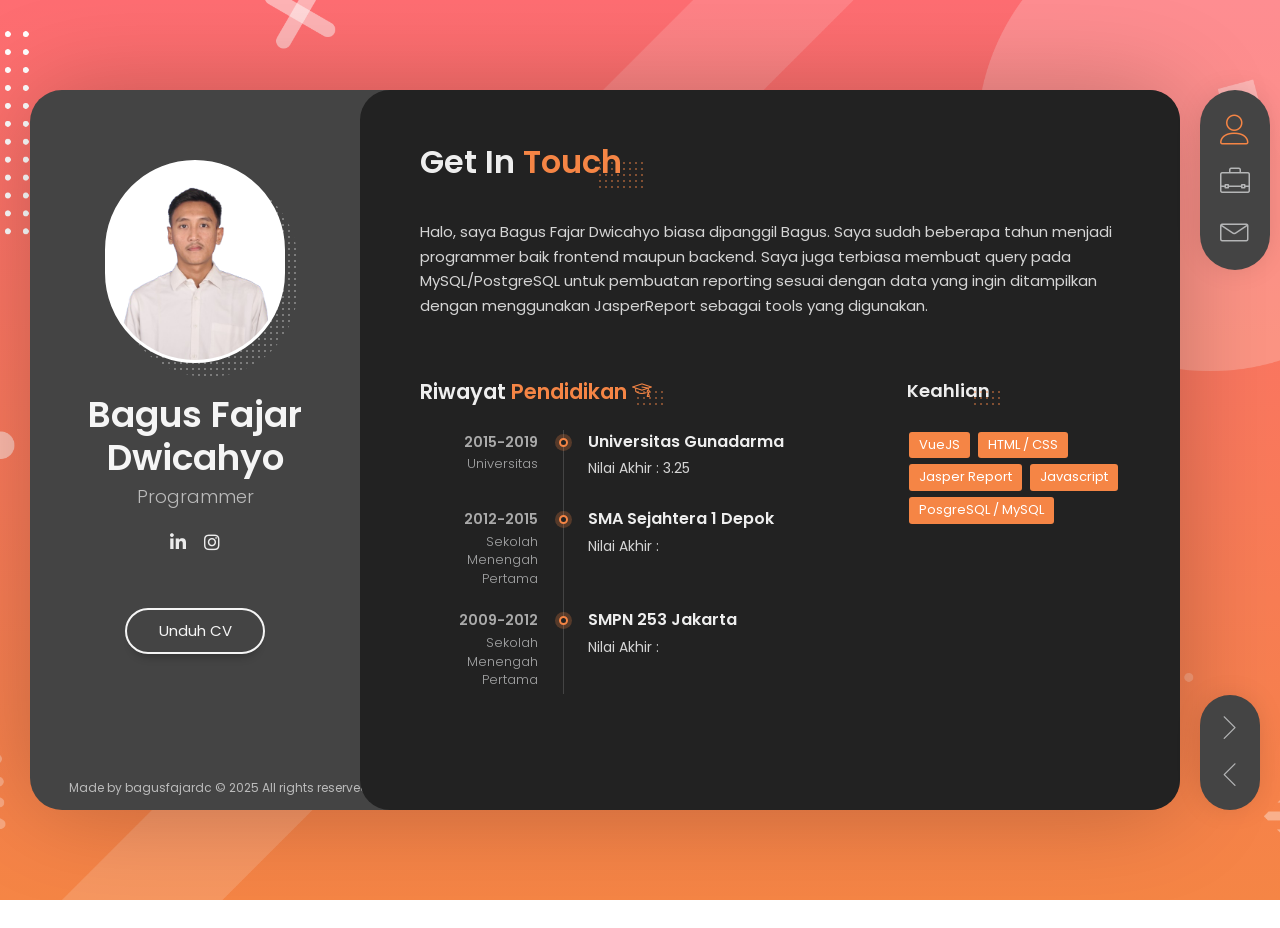
==== index.html @ e6df020e "perbaikan tampilan dan konten" ====
<!DOCTYPE html>
<html lang="en" class="no-js">
  <head>
    <meta charset="UTF-8" />
    <meta http-equiv="X-UA-Compatible" content="IE=edge"> 
    <title>bagusfajardc - Resume / CV</title>
    <meta name="viewport" content="width=device-width, initial-scale=1, maximum-scale=1" />
    <meta name="description" content="bagusfajardc - Resume / CV" />
    <meta name="keywords" content="vcard, resposnive, retina, resume, jquery, css3, bootstrap, Material CV, portfolio" />
    <meta name="author" content="lmpixels" />
    <link rel="shortcut icon" href="favicon.ico">


    <link rel="stylesheet" href="css/reset.css" type="text/css">
    <link rel="stylesheet" href="css/bootstrap-grid.min.css" type="text/css">
    <link rel="stylesheet" href="css/animations.css" type="text/css">
    <link rel="stylesheet" href="css/perfect-scrollbar.css" type="text/css">
    <link rel="stylesheet" href="css/owl.carousel.css" type="text/css">   
    <link rel="stylesheet" href="css/magnific-popup.css" type="text/css">
    <link rel="stylesheet" href="css/main.css" type="text/css">
  </head>

  <body>
    <!-- Animated Background -->
    <div class="lm-animated-bg" style="background-image: url(img/main_bg.png);"></div>
    <!-- /Animated Background -->

    <!-- Loading animation -->
    <div class="preloader">
      <div class="preloader-animation">
        <div class="preloader-spinner">
        </div>
      </div>
    </div>
    <!-- /Loading animation -->

    <div class="page">
      <div class="page-content">
        <div id="header"></div>


          <!-- Mobile Navigation -->
          <div class="menu-toggle">
            <span></span>
            <span></span>
            <span></span>
          </div>
          <!-- End Mobile Navigation -->

          <!-- Arrows Nav -->
          <div class="lmpixels-arrows-nav">
            <div class="lmpixels-arrow-right"><i class="lnr lnr-chevron-right"></i></div>
            <div class="lmpixels-arrow-left"><i class="lnr lnr-chevron-left"></i></div>
          </div>
          <!-- End Arrows Nav -->

          <div class="content-area">
            <div class="animated-sections">
              <!-- Biodata -->
              <section data-id="biodata" class="animated-section">
                <div class="section-content">
                  <div class="page-title">
                    <h2>Get In <span>Touch</span></h2>
                  </div>

                  <!-- Biodata -->
                  <div class="row">
                    <div class="col-xs-12 col-sm-12 text-justify">
                      <p>
                        Halo, saya Bagus Fajar Dwicahyo biasa dipanggil Bagus.
                        Saya sudah beberapa tahun menjadi programmer baik
                        frontend maupun backend.
                        Saya juga terbiasa membuat query pada MySQL/PostgreSQL
                        untuk pembuatan reporting sesuai dengan data yang ingin
                        ditampilkan dengan menggunakan JasperReport sebagai
                        tools yang digunakan. 
                      </p>
                    </div>
                  </div>
                  <!-- End of Biodata -->

                  <div class="white-space-50"></div>

                  <!-- Services -->
                  <div class="row">
                    <div class="col-xs-8 col-sm-8">
                      <div class="row">
                        <div class="col-xs-12 col-sm-12">
                          <div class="block-title">
                            <h3>Riwayat <span>Pendidikan <span class="menu-icon lnr lnr-graduation-hat"></span> </span></h3>
                          </div>
                        </div>
                      </div>
                      <div class="row">
                        <div class="col-xs-12 col-sm-12">
                          <div class="timeline timeline-second-style clearfix">
                            <div id="pendidikan" class="col-xs-12 col-sm-12 timeline-item clearfix"></div>
                          </div>
                        </div>
                      </div>
                    </div>
                    <div class="col-xs-4 col-sm-4">
                      <div class="row">
                        <div class="col-xs-12 col-sm-12">
                           <div class="block-title">
                            <h4>Keahlian </h4>
                          </div>
                        </div>
                      </div>
                      <div class="row">
                        <div class="col-xs-12 col-sm-12">
                          <ul id="keahlian" class="knowledges"></ul>
                        </div>
                      </div>
                    </div>
                  </div>
                </div>
              </section>
              <!-- End of Biodata -->

              <!-- Resume Subpage -->
              <section data-id="resume" class="animated-section">
                <div class="section-content">
                  <div class="page-title">
                    <h2>Resume</h2>
                  </div>

                  <div class="row">
                    <div class="col-xs-12 col-sm-7">

                      <div class="block-title">
                        <h3>Education</h3>
                      </div>
                      
                      <div class="timeline timeline-second-style clearfix">
                        <div id="pendidikan" class="timeline-item clearfix">
                        </div>
                      </div>

                      <div class="white-space-50"></div>

                      <div class="block-title">
                        <h3>Experience</h3>
                      </div>

                      <div class="timeline timeline-second-style clearfix">
                        <div class="timeline-item clearfix">
                          <div class="left-part">
                            <h5 class="item-period">2016 - Current</h5>
                            <span class="item-company">Google</span>
                          </div>
                          <div class="divider"></div>
                          <div class="right-part">
                            <h4 class="item-title">Lead Ui/Ux Designer</h4>
                            <p>Praesent dignissim sollicitudin justo, sed elementum quam lacinia quis. Phasellus eleifend tristique posuere. Sed vitae dui nec magna.</p>
                          </div>
                        </div>

                        <div class="timeline-item clearfix">
                          <div class="left-part">
                            <h5 class="item-period">2013 - 2016</h5>
                            <span class="item-company">Adobe</span>
                          </div>
                          <div class="divider"></div>
                          <div class="right-part">
                            <h4 class="item-title">Senior Ui/Ux Designer</h4>
                            <p>Maecenas tempus faucibus rutrum. Duis eu aliquam urna. Proin vitae nulla tristique, ornare felis id, congue libero. Nam volutpat euismod quam.</p>
                          </div>
                        </div>
                        
                        <div class="timeline-item clearfix">
                          <div class="left-part">
                            <h5 class="item-period">2011 - 2013</h5>
                            <span class="item-company">Google</span>
                          </div>
                          <div class="divider"></div>
                          <div class="right-part">
                            <h4 class="item-title">Junior Ui/Ux Designer</h4>
                            <p>Duis mollis nunc quis quam viverra venenatis. Nulla nulla arcu, congue vitae nunc ac, sodales ultricies diam. Nullam justo leo, tincidunt sit amet.</p>
                          </div>
                        </div>
                      </div>

                    </div>

                    <!-- Skills & Certificates -->
                    <div class="col-xs-12 col-sm-5">

                      <div class="white-space-10"></div>

                      <!-- Coding Skills -->
                      <div class="block-title">
                        <h3>Coding <span>Skills</span></h3>
                      </div>

                      <div class="skills-info skills-second-style">
                        <!-- Skill 5 -->
                        <div class="skill clearfix">
                          <h4>JavaScript</h4>
                          <div class="skill-value">95%</div>
                        </div>
                        <div class="skill-container skill-5">
                          <div class="skill-percentage"></div>
                        </div>
                        <!-- End of Skill 5 -->

                        <!-- Skill 6 -->
                        <div class="skill clearfix">
                          <h4>PHP</h4>
                          <div class="skill-value">85%</div>
                        </div>
                        <div class="skill-container skill-6">
                          <div class="skill-percentage"></div>
                        </div>
                        <!-- End of Skill 6 -->
                        
                        <!-- Skill 7 -->
                        <div class="skill clearfix">
                          <h4>HTML/CSS</h4>
                          <div class="skill-value">100%</div>
                        </div>
                        <div class="skill-container skill-7">
                          <div class="skill-percentage"></div>
                        </div>
                        <!-- End of Skill 7 -->
                        
                        <!-- Skill 8 -->
                        <div class="skill clearfix">
                          <h4>Smarty/Twig</h4>
                          <div class="skill-value">75%</div>
                        </div>
                        <div class="skill-container skill-8">
                          <div class="skill-percentage"></div>
                        </div>
                        <!-- End of Skill 8 -->

                        <!-- Skill 9 -->
                        <div class="skill clearfix">
                          <h4>Perl</h4>
                          <div class="skill-value">90%</div>
                        </div>
                        <div class="skill-container skill-9">
                          <div class="skill-percentage"></div>
                        </div>
                        <!-- End of Skill 9 -->
                      </div>
                      <!-- End of Coding Skills -->

                      <div class="white-space-10"></div>

                      <!-- Knowledges -->
                      <div class="block-title">
                        <h3>Knowledges</h3>
                      </div>

                      <ul class="knowledges">
                        <li>Marketing</li>
                        <li>Print</li>
                        <li>Digital Design</li>
                        <li>Social Media</li>
                        <li>Time Management</li>
                        <li>Communication</li>
                        <li>Problem-Solving</li>
                        <li>Social Networking</li>
                        <li>Flexibility</li>
                      </ul>
                      <!-- End of Knowledges -->
                    </div>
                    <!-- End of Skills & Certificates -->
                  </div>

                  <div class="white-space-50"></div>

                  <!-- Certificates -->
                  <div class="row">
                    <div class="col-xs-12 col-sm-12">
                      <div class="block-title">
                        <h3>Certificates</h3>
                      </div>
                    </div>
                  </div>
                  
                  <div class="row">
                    <!-- Certificate 1 -->
                    <div class="col-xs-12 col-sm-6">
                      <div class="certificate-item clearfix">
                        <div class="certi-logo">
                          <img src="img/clients/client-1.png" alt="logo">
                        </div>
                        
                        <div class="certi-content">
                          <div class="certi-title">
                            <h4>Psyhology of Intertnation Design</h4>
                          </div>
                          <div class="certi-id">
                            <span>Membership ID: XXXX</span>
                          </div>
                          <div class="certi-date">
                            <span>19 April 2018</span>
                          </div>
                          <div class="certi-company">
                            <span></span>
                          </div>
                        </div>
                      </div>
                    </div>
                    <!-- End of Certificate 1 -->

                    <!-- Certificate 2 -->
                    <div class="col-xs-12 col-sm-6">
                      <div class="certificate-item clearfix">
                        <div class="certi-logo">
                          <img src="img/clients/client-1.png" alt="logo">
                        </div>
                        
                        <div class="certi-content">
                          <div class="certi-title">
                            <h4>Psyhology of Intertnation Design</h4>
                          </div>
                          <div class="certi-id">
                            <span>Membership ID: XXXX</span>
                          </div>
                          <div class="certi-date">
                            <span>19 April 2018</span>
                          </div>
                          <div class="certi-company">
                            <span></span>
                          </div>
                        </div>
                      </div>
                    </div>
                    <!-- End of Certificate 2 -->

                  </div>
                  <!-- End of Certificates -->
                </div>
              </section>
              <!-- End of Resume Subpage -->

              <!-- Contact Subpage -->
              <section data-id="kontak" class="animated-section">
                <div class="section-content">
                  <div class="page-title">
                    <h2>Kontak</h2>
                  </div>

                  <div class="row">
                    <!-- Contact Info -->
                    <!-- <div id="kontak" class="col-xs-12 col-sm-12"> -->

                      <!-- <div class="lm-info-block gray-default">
                        <i class="lnr lnr-phone-handset"></i>
                        <h4>415-832-2000</h4>
                        <span class="lm-info-block-value"></span>
                        <span class="lm-info-block-text"></span>
                      </div> -->

                      <!-- <div class="lm-info-block gray-default">
                        <i class="lnr lnr-envelope"></i>
                        <h4>alex@example.com</h4>
                        <span class="lm-info-block-value"></span>
                        <span class="lm-info-block-text"></span>
                      </div>

                      <div class="lm-info-block gray-default">
                        <i class="lnr lnr-checkmark-circle"></i>
                        <h4>Freelance Available</h4>
                        <span class="lm-info-block-value"></span>
                        <span class="lm-info-block-text"></span>
                      </div> -->

                    </div>
                    <!-- End of Contact Info -->
                  </div>

                </div>
              </section>
              <!-- End of Contact Subpage -->
            </div>
          </div>

      </div>
    </div>

    <script src="js/jquery.min.js"></script>
    <script src="js/modernizr.custom.js"></script>
    <script src="js/animating.js"></script>

    <script src="js/imagesloaded.pkgd.min.js"></script>
    <script src='https://www.google.com/recaptcha/api.js'></script>

    <script src='js/perfect-scrollbar.min.js'></script>
    <script src='js/jquery.shuffle.min.js'></script>
    <script src='js/masonry.pkgd.min.js'></script>
    <script src='js/owl.carousel.min.js'></script>
    <script src="js/jquery.magnific-popup.min.js"></script>

    <script src="js/validator.js"></script>
    <script src="js/main.js"></script>
    <script src="js/pages.js"></script>
  </body>
</html>
---- css/animations.css ----
/* animation sets */

/* move from / to  */

.animated-section-moveToLeft {
	-webkit-animation: moveToLeft .6s ease both;
	animation: moveToLeft .6s ease both;
}

.animated-section-moveFromLeft {
	-webkit-animation: moveFromLeft .6s ease both;
	animation: moveFromLeft .6s ease both;
}

.animated-section-moveToRight {
	-webkit-animation: moveToRight .6s ease both;
	animation: moveToRight .6s ease both;
}

.animated-section-moveFromRight {
	-webkit-animation: moveFromRight .6s ease both;
	animation: moveFromRight .6s ease both;
}

.animated-section-moveToTop {
	-webkit-animation: moveToTop .6s ease both;
	animation: moveToTop .6s ease both;
}

.animated-section-moveFromTop {
	-webkit-animation: moveFromTop .6s ease both;
	animation: moveFromTop .6s ease both;
}

.animated-section-moveToBottom {
	-webkit-animation: moveToBottom .6s ease both;
	animation: moveToBottom .6s ease both;
}

.animated-section-moveFromBottom {
	-webkit-animation: moveFromBottom .6s ease both;
	animation: moveFromBottom .6s ease both;
}

/* fade */

.animated-section-fade {
	-webkit-animation: fade .7s ease both;
	animation: fade .7s ease both;
}

/* move from / to and fade */

.animated-section-moveToLeftFade {
	-webkit-animation: moveToLeftFade .7s ease both;
	animation: moveToLeftFade .7s ease both;
}

.animated-section-moveFromLeftFade {
	-webkit-animation: moveFromLeftFade .7s ease both;
	animation: moveFromLeftFade .7s ease both;
}

.animated-section-moveToRightFade {
	-webkit-animation: moveToRightFade .7s ease both;
	animation: moveToRightFade .7s ease both;
}

.animated-section-moveFromRightFade {
	-webkit-animation: moveFromRightFade .7s ease both;
	animation: moveFromRightFade .7s ease both;
}

.animated-section-moveToTopFade {
	-webkit-animation: moveToTopFade .7s ease both;
	animation: moveToTopFade .7s ease both;
}

.animated-section-moveFromTopFade {
	-webkit-animation: moveFromTopFade .7s ease both;
	animation: moveFromTopFade .7s ease both;
}

.animated-section-moveToBottomFade {
	-webkit-animation: moveToBottomFade .7s ease both;
	animation: moveToBottomFade .7s ease both;
}

.animated-section-moveFromBottomFade {
	-webkit-animation: moveFromBottomFade .7s ease both;
	animation: moveFromBottomFade .7s ease both;
}

/* move to with different easing */

.animated-section-moveToLeftEasing {
	-webkit-animation: moveToLeft .7s ease-in-out both;
	animation: moveToLeft .7s ease-in-out both;
}
.animated-section-moveToRightEasing {
	-webkit-animation: moveToRight .7s ease-in-out both;
	animation: moveToRight .7s ease-in-out both;
}
.animated-section-moveToTopEasing {
	-webkit-animation: moveToTop .7s ease-in-out both;
	animation: moveToTop .7s ease-in-out both;
}
.animated-section-moveToBottomEasing {
	-webkit-animation: moveToBottom .7s ease-in-out both;
	animation: moveToBottom .7s ease-in-out both;
}

/********************************* keyframes **************************************/

/* move from / to  */

@-webkit-keyframes moveToLeft {
	from { }
	to { -webkit-transform: translateX(-100%); }
}
@keyframes moveToLeft {
	from { }
	to { -webkit-transform: translateX(-100%); transform: translateX(-100%); }
}

@-webkit-keyframes moveFromLeft {
	from { -webkit-transform: translateX(-100%); }
}
@keyframes moveFromLeft {
	from { -webkit-transform: translateX(-100%); transform: translateX(-100%); }
}

@-webkit-keyframes moveToRight { 
	from { }
	to { -webkit-transform: translateX(100%); }
}
@keyframes moveToRight { 
	from { }
	to { -webkit-transform: translateX(100%); transform: translateX(100%); }
}

@-webkit-keyframes moveFromRight {
	from { -webkit-transform: translateX(100%); }
}
@keyframes moveFromRight {
	from { -webkit-transform: translateX(100%); transform: translateX(100%); }
}

@-webkit-keyframes moveToTop {
	from { }
	to { -webkit-transform: translateY(-100%); }
}
@keyframes moveToTop {
	from { }
	to { -webkit-transform: translateY(-100%); transform: translateY(-100%); }
}

@-webkit-keyframes moveFromTop {
	from { -webkit-transform: translateY(-100%); }
}
@keyframes moveFromTop {
	from { -webkit-transform: translateY(-100%); transform: translateY(-100%); }
}

@-webkit-keyframes moveToBottom {
	from { }
	to { -webkit-transform: translateY(100%); }
}
@keyframes moveToBottom {
	from { }
	to { -webkit-transform: translateY(100%); transform: translateY(100%); }
}

@-webkit-keyframes moveFromBottom {
	from { -webkit-transform: translateY(100%); }
}
@keyframes moveFromBottom {
	from { -webkit-transform: translateY(100%); transform: translateY(100%); }
}

/* fade */

@-webkit-keyframes fade {
	from { }
	to { opacity: 0.3; }
}
@keyframes fade {
	from { }
	to { opacity: 0.3; }
}

/* move from / to and fade */

@-webkit-keyframes moveToLeftFade {
	from { }
	to { opacity: 0.3; -webkit-transform: translateX(-100%); }
}
@keyframes moveToLeftFade {
	from { }
	to { opacity: 0.3; -webkit-transform: translateX(-100%); transform: translateX(-100%); }
}

@-webkit-keyframes moveFromLeftFade {
	from { opacity: 0.3; -webkit-transform: translateX(-100%); }
}
@keyframes moveFromLeftFade {
	from { opacity: 0.3; -webkit-transform: translateX(-100%); transform: translateX(-100%); }
}

@-webkit-keyframes moveToRightFade {
	from { }
	to { opacity: 0.3; -webkit-transform: translateX(100%); }
}
@keyframes moveToRightFade {
	from { }
	to { opacity: 0.3; -webkit-transform: translateX(100%); transform: translateX(100%); }
}

@-webkit-keyframes moveFromRightFade {
	from { opacity: 0.3; -webkit-transform: translateX(100%); }
}
@keyframes moveFromRightFade {
	from { opacity: 0.3; -webkit-transform: translateX(100%); transform: translateX(100%); }
}

@-webkit-keyframes moveToTopFade {
	from { }
	to { opacity: 0.3; -webkit-transform: translateY(-100%); }
}
@keyframes moveToTopFade {
	from { }
	to { opacity: 0.3; -webkit-transform: translateY(-100%); transform: translateY(-100%); }
}

@-webkit-keyframes moveFromTopFade {
	from { opacity: 0.3; -webkit-transform: translateY(-100%); }
}
@keyframes moveFromTopFade {
	from { opacity: 0.3; -webkit-transform: translateY(-100%); transform: translateY(-100%); }
}

@-webkit-keyframes moveToBottomFade {
	from { }
	to { opacity: 0.3; -webkit-transform: translateY(100%); }
}
@keyframes moveToBottomFade {
	from { }
	to { opacity: 0.3; -webkit-transform: translateY(100%); transform: translateY(100%); }
}

@-webkit-keyframes moveFromBottomFade {
	from { opacity: 0.3; -webkit-transform: translateY(100%); }
}
@keyframes moveFromBottomFade {
	from { opacity: 0.3; -webkit-transform: translateY(100%); transform: translateY(100%); }
}

/* scale and fade */

.animated-section-scaleDown {
	-webkit-animation: scaleDown .7s ease both;
	animation: scaleDown .7s ease both;
}

.animated-section-scaleUp {
	-webkit-animation: scaleUp .7s ease both;
	animation: scaleUp .7s ease both;
}

.animated-section-scaleUpDown {
	-webkit-animation: scaleUpDown .5s ease both;
	animation: scaleUpDown .5s ease both;
}

.animated-section-scaleDownUp {
	-webkit-animation: scaleDownUp .5s ease both;
	animation: scaleDownUp .5s ease both;
}

.animated-section-scaleDownCenter {
	-webkit-animation: scaleDownCenter .4s ease-in both;
	animation: scaleDownCenter .4s ease-in both;
}

.animated-section-scaleUpCenter {
	-webkit-animation: scaleUpCenter .4s ease-out both;
	animation: scaleUpCenter .4s ease-out both;
}

/********************************* keyframes **************************************/

/* scale and fade */

@-webkit-keyframes scaleDown {
	from { }
	to { opacity: 0; -webkit-transform: scale(.8); }
}
@keyframes scaleDown {
	from { }
	to { opacity: 0; -webkit-transform: scale(.8); transform: scale(.8); }
}

@-webkit-keyframes scaleUp {
	from { opacity: 0; -webkit-transform: scale(.8); }
}
@keyframes scaleUp {
	from { opacity: 0; -webkit-transform: scale(.8); transform: scale(.8); }
}

@-webkit-keyframes scaleUpDown {
	from { opacity: 0; -webkit-transform: scale(1.2); }
}
@keyframes scaleUpDown {
	from { opacity: 0; -webkit-transform: scale(1.2); transform: scale(1.2); }
}

@-webkit-keyframes scaleDownUp {
	from { }
	to { opacity: 0; -webkit-transform: scale(1.2); }
}
@keyframes scaleDownUp {
	from { }
	to { opacity: 0; -webkit-transform: scale(1.2); transform: scale(1.2); }
}

@-webkit-keyframes scaleDownCenter {
	from { }
	to { opacity: 0; -webkit-transform: scale(.7); }
}
@keyframes scaleDownCenter {
	from { }
	to { opacity: 0; -webkit-transform: scale(.7); transform: scale(.7); }
}

@-webkit-keyframes scaleUpCenter {
	from { opacity: 0; -webkit-transform: scale(.7); }
}
@keyframes scaleUpCenter {
	from { opacity: 0; -webkit-transform: scale(.7); transform: scale(.7); }
}

/* rotate sides first and scale */

.animated-section-rotateRightSideFirst {
	-webkit-transform-origin: 0% 50%;
	transform-origin: 0% 50%;
	-webkit-animation: rotateRightSideFirst .8s both ease-in;
	animation: rotateRightSideFirst .8s both ease-in;
}
.animated-section-rotateLeftSideFirst {
	-webkit-transform-origin: 100% 50%;
	transform-origin: 100% 50%;
	-webkit-animation: rotateLeftSideFirst .8s both ease-in;
	animation: rotateLeftSideFirst .8s both ease-in;
}
.animated-section-rotateTopSideFirst {
	-webkit-transform-origin: 50% 100%;
	transform-origin: 50% 100%;
	-webkit-animation: rotateTopSideFirst .8s both ease-in;
	animation: rotateTopSideFirst .8s both ease-in;
}
.animated-section-rotateBottomSideFirst {
	-webkit-transform-origin: 50% 0%;
	transform-origin: 50% 0%;
	-webkit-animation: rotateBottomSideFirst .8s both ease-in;
	animation: rotateBottomSideFirst .8s both ease-in;
}

/* flip */

.animated-section-flipOutRight {
	-webkit-transform-origin: 50% 50%;
	transform-origin: 50% 50%;
	-webkit-animation: flipOutRight .5s both ease-in;
	animation: flipOutRight .5s both ease-in;
}
.animated-section-flipInLeft {
	-webkit-transform-origin: 50% 50%;
	transform-origin: 50% 50%;
	-webkit-animation: flipInLeft .5s both ease-out;
	animation: flipInLeft .5s both ease-out;
}
.animated-section-flipOutLeft {
	-webkit-transform-origin: 50% 50%;
	transform-origin: 50% 50%;
	-webkit-animation: flipOutLeft .5s both ease-in;
	animation: flipOutLeft .5s both ease-in;
}
.animated-section-flipInRight {
	-webkit-transform-origin: 50% 50%;
	transform-origin: 50% 50%;
	-webkit-animation: flipInRight .5s both ease-out;
	animation: flipInRight .5s both ease-out;
}
.animated-section-flipOutTop {
	-webkit-transform-origin: 50% 50%;
	transform-origin: 50% 50%;
	-webkit-animation: flipOutTop .5s both ease-in;
	animation: flipOutTop .5s both ease-in;
}
.animated-section-flipInBottom {
	-webkit-transform-origin: 50% 50%;
	transform-origin: 50% 50%;
	-webkit-animation: flipInBottom .5s both ease-out;
	animation: flipInBottom .5s both ease-out;
}
.animated-section-flipOutBottom {
	-webkit-transform-origin: 50% 50%;
	transform-origin: 50% 50%;
	-webkit-animation: flipOutBottom .5s both ease-in;
	animation: flipOutBottom .5s both ease-in;
}
.animated-section-flipInTop {
	-webkit-transform-origin: 50% 50%;
	transform-origin: 50% 50%;
	-webkit-animation: flipInTop .5s both ease-out;
	animation: flipInTop .5s both ease-out;
}

/* rotate fall */

.animated-section-rotateFall {
	-webkit-transform-origin: 0% 0%;
	transform-origin: 0% 0%;
	-webkit-animation: rotateFall 1s both ease-in;
	animation: rotateFall 1s both ease-in;
}

/* rotate newspaper */
.animated-section-rotateOutNewspaper {
	-webkit-transform-origin: 50% 50%;
	transform-origin: 50% 50%;
	-webkit-animation: rotateOutNewspaper .5s both ease-in;
	animation: rotateOutNewspaper .5s both ease-in;
}
.animated-section-rotateInNewspaper {
	-webkit-transform-origin: 50% 50%;
	transform-origin: 50% 50%;
	-webkit-animation: rotateInNewspaper .5s both ease-out;
	animation: rotateInNewspaper .5s both ease-out;
}

/* push */
.animated-section-rotatePushLeft {
	-webkit-transform-origin: 0% 50%;
	transform-origin: 0% 50%;
	-webkit-animation: rotatePushLeft .8s both ease;
	animation: rotatePushLeft .8s both ease;
}
.animated-section-rotatePushRight {
	-webkit-transform-origin: 100% 50%;
	transform-origin: 100% 50%;
	-webkit-animation: rotatePushRight .8s both ease;
	animation: rotatePushRight .8s both ease;
}
.animated-section-rotatePushTop {
	-webkit-transform-origin: 50% 0%;
	transform-origin: 50% 0%;
	-webkit-animation: rotatePushTop .8s both ease;
	animation: rotatePushTop .8s both ease;
}
.animated-section-rotatePushBottom {
	-webkit-transform-origin: 50% 100%;
	transform-origin: 50% 100%;
	-webkit-animation: rotatePushBottom .8s both ease;
	animation: rotatePushBottom .8s both ease;
}

/* pull */
.animated-section-rotatePullRight {
	-webkit-transform-origin: 100% 50%;
	transform-origin: 100% 50%;
	-webkit-animation: rotatePullRight .5s both ease;
	animation: rotatePullRight .5s both ease;
}
.animated-section-rotatePullLeft {
	-webkit-transform-origin: 0% 50%;
	transform-origin: 0% 50%;
	-webkit-animation: rotatePullLeft .5s both ease;
	animation: rotatePullLeft .5s both ease;
}
.animated-section-rotatePullTop {
	-webkit-transform-origin: 50% 0%;
	transform-origin: 50% 0%;
	-webkit-animation: rotatePullTop .5s both ease;
	animation: rotatePullTop .5s both ease;
}
.animated-section-rotatePullBottom {
	-webkit-transform-origin: 50% 100%;
	transform-origin: 50% 100%;
	-webkit-animation: rotatePullBottom .5s both ease;
	animation: rotatePullBottom .5s both ease;
}

/* fold */
.animated-section-rotateFoldRight {
	-webkit-transform-origin: 0% 50%;
	transform-origin: 0% 50%;
	-webkit-animation: rotateFoldRight .7s both ease;
	animation: rotateFoldRight .7s both ease;
}
.animated-section-rotateFoldLeft {
	-webkit-transform-origin: 100% 50%;
	transform-origin: 100% 50%;
	-webkit-animation: rotateFoldLeft .7s both ease;
	animation: rotateFoldLeft .7s both ease;
}
.animated-section-rotateFoldTop {
	-webkit-transform-origin: 50% 100%;
	transform-origin: 50% 100%;
	-webkit-animation: rotateFoldTop .7s both ease;
	animation: rotateFoldTop .7s both ease;
}
.animated-section-rotateFoldBottom {
	-webkit-transform-origin: 50% 0%;
	transform-origin: 50% 0%;
	-webkit-animation: rotateFoldBottom .7s both ease;
	animation: rotateFoldBottom .7s both ease;
}

/* unfold */
.animated-section-rotateUnfoldLeft {
	-webkit-transform-origin: 100% 50%;
	transform-origin: 100% 50%;
	-webkit-animation: rotateUnfoldLeft .7s both ease;
	animation: rotateUnfoldLeft .7s both ease;
}
.animated-section-rotateUnfoldRight {
	-webkit-transform-origin: 0% 50%;
	transform-origin: 0% 50%;
	-webkit-animation: rotateUnfoldRight .7s both ease;
	animation: rotateUnfoldRight .7s both ease;
}
.animated-section-rotateUnfoldTop {
	-webkit-transform-origin: 50% 100%;
	transform-origin: 50% 100%;
	-webkit-animation: rotateUnfoldTop .7s both ease;
	animation: rotateUnfoldTop .7s both ease;
}
.animated-section-rotateUnfoldBottom {
	-webkit-transform-origin: 50% 0%;
	transform-origin: 50% 0%;
	-webkit-animation: rotateUnfoldBottom .7s both ease;
	animation: rotateUnfoldBottom .7s both ease;
}

/* room walls */
.animated-section-rotateRoomLeftOut {
	-webkit-transform-origin: 100% 50%;
	transform-origin: 100% 50%;
	-webkit-animation: rotateRoomLeftOut .8s both ease;
	animation: rotateRoomLeftOut .8s both ease;
}
.animated-section-rotateRoomLeftIn {
	-webkit-transform-origin: 0% 50%;
	transform-origin: 0% 50%;
	-webkit-animation: rotateRoomLeftIn .8s both ease;
	animation: rotateRoomLeftIn .8s both ease;
}
.animated-section-rotateRoomRightOut {
	-webkit-transform-origin: 0% 50%;
	transform-origin: 0% 50%;
	-webkit-animation: rotateRoomRightOut .8s both ease;
	animation: rotateRoomRightOut .8s both ease;
}
.animated-section-rotateRoomRightIn {
	-webkit-transform-origin: 100% 50%;
	transform-origin: 100% 50%;
	-webkit-animation: rotateRoomRightIn .8s both ease;
	animation: rotateRoomRightIn .8s both ease;
}
.animated-section-rotateRoomTopOut {
	-webkit-transform-origin: 50% 100%;
	transform-origin: 50% 100%;
	-webkit-animation: rotateRoomTopOut .8s both ease;
	animation: rotateRoomTopOut .8s both ease;
}
.animated-section-rotateRoomTopIn {
	-webkit-transform-origin: 50% 0%;
	transform-origin: 50% 0%;
	-webkit-animation: rotateRoomTopIn .8s both ease;
	animation: rotateRoomTopIn .8s both ease;
}
.animated-section-rotateRoomBottomOut {
	-webkit-transform-origin: 50% 0%;
	transform-origin: 50% 0%;
	-webkit-animation: rotateRoomBottomOut .8s both ease;
	animation: rotateRoomBottomOut .8s both ease;
}
.animated-section-rotateRoomBottomIn {
	-webkit-transform-origin: 50% 100%;
	transform-origin: 50% 100%;
	-webkit-animation: rotateRoomBottomIn .8s both ease;
	animation: rotateRoomBottomIn .8s both ease;
}

/* cube */
.animated-section-rotateCubeLeftOut {
	-webkit-transform-origin: 100% 50%;
	transform-origin: 100% 50%;
	-webkit-animation: rotateCubeLeftOut .6s both ease-in;
	animation: rotateCubeLeftOut .6s both ease-in;
}
.animated-section-rotateCubeLeftIn {
	-webkit-transform-origin: 0% 50%;
	transform-origin: 0% 50%;
	-webkit-animation: rotateCubeLeftIn .6s both ease-in;
	animation: rotateCubeLeftIn .6s both ease-in;
}
.animated-section-rotateCubeRightOut {
	-webkit-transform-origin: 0% 50%;
	transform-origin: 0% 50%;
	-webkit-animation: rotateCubeRightOut .6s both ease-in;
	animation: rotateCubeRightOut .6s both ease-in;
}
.animated-section-rotateCubeRightIn {
	-webkit-transform-origin: 100% 50%;
	transform-origin: 100% 50%;
	-webkit-animation: rotateCubeRightIn .6s both ease-in;
	animation: rotateCubeRightIn .6s both ease-in;
}
.animated-section-rotateCubeTopOut {
	-webkit-transform-origin: 50% 100%;
	transform-origin: 50% 100%;
	-webkit-animation: rotateCubeTopOut .6s both ease-in;
	animation: rotateCubeTopOut .6s both ease-in;
}
.animated-section-rotateCubeTopIn {
	-webkit-transform-origin: 50% 0%;
	transform-origin: 50% 0%;
	-webkit-animation: rotateCubeTopIn .6s both ease-in;
	animation: rotateCubeTopIn .6s both ease-in;
}
.animated-section-rotateCubeBottomOut {
	-webkit-transform-origin: 50% 0%;
	transform-origin: 50% 0%;
	-webkit-animation: rotateCubeBottomOut .6s both ease-in;
	animation: rotateCubeBottomOut .6s both ease-in;
}
.animated-section-rotateCubeBottomIn {
	-webkit-transform-origin: 50% 100%;
	transform-origin: 50% 100%;
	-webkit-animation: rotateCubeBottomIn .6s both ease-in;
	animation: rotateCubeBottomIn .6s both ease-in;
}

/* carousel */
.animated-section-rotateCarouselLeftOut {
	-webkit-transform-origin: 100% 50%;
	transform-origin: 100% 50%;
	-webkit-animation: rotateCarouselLeftOut .8s both ease;
	animation: rotateCarouselLeftOut .8s both ease;
}
.animated-section-rotateCarouselLeftIn {
	-webkit-transform-origin: 0% 50%;
	transform-origin: 0% 50%;
	-webkit-animation: rotateCarouselLeftIn .8s both ease;
	animation: rotateCarouselLeftIn .8s both ease;
}
.animated-section-rotateCarouselRightOut {
	-webkit-transform-origin: 0% 50%;
	transform-origin: 0% 50%;
	-webkit-animation: rotateCarouselRightOut .8s both ease;
	animation: rotateCarouselRightOut .8s both ease;
}
.animated-section-rotateCarouselRightIn {
	-webkit-transform-origin: 100% 50%;
	transform-origin: 100% 50%;
	-webkit-animation: rotateCarouselRightIn .8s both ease;
	animation: rotateCarouselRightIn .8s both ease;
}
.animated-section-rotateCarouselTopOut {
	-webkit-transform-origin: 50% 100%;
	transform-origin: 50% 100%;
	-webkit-animation: rotateCarouselTopOut .8s both ease;
	animation: rotateCarouselTopOut .8s both ease;
}
.animated-section-rotateCarouselTopIn {
	-webkit-transform-origin: 50% 0%;
	transform-origin: 50% 0%;
	-webkit-animation: rotateCarouselTopIn .8s both ease;
	animation: rotateCarouselTopIn .8s both ease;
}
.animated-section-rotateCarouselBottomOut {
	-webkit-transform-origin: 50% 0%;
	transform-origin: 50% 0%;
	-webkit-animation: rotateCarouselBottomOut .8s both ease;
	animation: rotateCarouselBottomOut .8s both ease;
}
.animated-section-rotateCarouselBottomIn {
	-webkit-transform-origin: 50% 100%;
	transform-origin: 50% 100%;
	-webkit-animation: rotateCarouselBottomIn .8s both ease;
	animation: rotateCarouselBottomIn .8s both ease;
}

/* sides */
.animated-section-rotateSidesOut {
	-webkit-transform-origin: -50% 50%;
	transform-origin: -50% 50%;
	-webkit-animation: rotateSidesOut .5s both ease-in;
	animation: rotateSidesOut .5s both ease-in;
}
.animated-section-rotateSidesIn {
	-webkit-transform-origin: 150% 50%;
	transform-origin: 150% 50%;
	-webkit-animation: rotateSidesIn .5s both ease-out;
	animation: rotateSidesIn .5s both ease-out;
}

/* slide */
.animated-section-rotateSlideOut {
	-webkit-animation: rotateSlideOut 1s both ease;
	animation: rotateSlideOut 1s both ease;
}
.animated-section-rotateSlideIn {
	-webkit-animation: rotateSlideIn 1s both ease;
	animation: rotateSlideIn 1s both ease;
}

/********************************* keyframes **************************************/

/* rotate sides first and scale */

@-webkit-keyframes rotateRightSideFirst {
	0% { }
	40% { -webkit-transform: rotateY(15deg); opacity: .8; -webkit-animation-timing-function: ease-out; }
	100% { -webkit-transform: scale(0.8) translateZ(-200px); opacity:0; }
}
@keyframes rotateRightSideFirst {
	0% { }
	40% { -webkit-transform: rotateY(15deg); transform: rotateY(15deg); opacity: .8; -webkit-animation-timing-function: ease-out; animation-timing-function: ease-out; }
	100% { -webkit-transform: scale(0.8) translateZ(-200px); transform: scale(0.8) translateZ(-200px); opacity:0; }
}

@-webkit-keyframes rotateLeftSideFirst {
	0% { }
	40% { -webkit-transform: rotateY(-15deg); opacity: .8; -webkit-animation-timing-function: ease-out; }
	100% { -webkit-transform: scale(0.8) translateZ(-200px); opacity:0; }
}
@keyframes rotateLeftSideFirst {
	0% { }
	40% { -webkit-transform: rotateY(-15deg); transform: rotateY(-15deg); opacity: .8; -webkit-animation-timing-function: ease-out; animation-timing-function: ease-out; }
	100% { -webkit-transform: scale(0.8) translateZ(-200px); transform: scale(0.8) translateZ(-200px); opacity:0; }
}

@-webkit-keyframes rotateTopSideFirst {
	0% { }
	40% { -webkit-transform: rotateX(15deg); opacity: .8; -webkit-animation-timing-function: ease-out; }
	100% { -webkit-transform: scale(0.8) translateZ(-200px); opacity:0; }
}
@keyframes rotateTopSideFirst {
	0% { }
	40% { -webkit-transform: rotateX(15deg); transform: rotateX(15deg); opacity: .8; -webkit-animation-timing-function: ease-out; animation-timing-function: ease-out; }
	100% { -webkit-transform: scale(0.8) translateZ(-200px); transform: scale(0.8) translateZ(-200px); opacity:0; }
}

@-webkit-keyframes rotateBottomSideFirst {
	0% { }
	40% { -webkit-transform: rotateX(-15deg); opacity: .8; -webkit-animation-timing-function: ease-out; }
	100% { -webkit-transform: scale(0.8) translateZ(-200px); opacity:0; }
}
@keyframes rotateBottomSideFirst {
	0% { }
	40% { -webkit-transform: rotateX(-15deg); transform: rotateX(-15deg); opacity: .8; -webkit-animation-timing-function: ease-out; animation-timing-function: ease-out; }
	100% { -webkit-transform: scale(0.8) translateZ(-200px); transform: scale(0.8) translateZ(-200px); opacity:0; }
}

/* flip */

@-webkit-keyframes flipOutRight {
	from { }
	to { -webkit-transform: translateZ(-1000px) rotateY(90deg); opacity: 0.2; }
}
@keyframes flipOutRight {
	from { }
	to { -webkit-transform: translateZ(-1000px) rotateY(90deg); transform: translateZ(-1000px) rotateY(90deg); opacity: 0.2; }
}

@-webkit-keyframes flipInLeft {
	from { -webkit-transform: translateZ(-1000px) rotateY(-90deg); opacity: 0.2; }
}
@keyframes flipInLeft {
	from { -webkit-transform: translateZ(-1000px) rotateY(-90deg); transform: translateZ(-1000px) rotateY(-90deg); opacity: 0.2; }
}

@-webkit-keyframes flipOutLeft {
	from { }
	to { -webkit-transform: translateZ(-1000px) rotateY(-90deg); opacity: 0.2; }
}
@keyframes flipOutLeft {
	from { }
	to { -webkit-transform: translateZ(-1000px) rotateY(-90deg); transform: translateZ(-1000px) rotateY(-90deg); opacity: 0.2; }
}

@-webkit-keyframes flipInRight {
	from { -webkit-transform: translateZ(-1000px) rotateY(90deg); opacity: 0.2; }
}
@keyframes flipInRight {
	from { -webkit-transform: translateZ(-1000px) rotateY(90deg); transform: translateZ(-1000px) rotateY(90deg); opacity: 0.2; }
}

@-webkit-keyframes flipOutTop {
	from { }
	to { -webkit-transform: translateZ(-1000px) rotateX(90deg); opacity: 0.2; }
}
@keyframes flipOutTop {
	from { }
	to { -webkit-transform: translateZ(-1000px) rotateX(90deg); transform: translateZ(-1000px) rotateX(90deg); opacity: 0.2; }
}

@-webkit-keyframes flipInBottom {
	from { -webkit-transform: translateZ(-1000px) rotateX(-90deg); opacity: 0.2; }
}
@keyframes flipInBottom {
	from { -webkit-transform: translateZ(-1000px) rotateX(-90deg); transform: translateZ(-1000px) rotateX(-90deg); opacity: 0.2; }
}

@-webkit-keyframes flipOutBottom {
	from { }
	to { -webkit-transform: translateZ(-1000px) rotateX(-90deg); opacity: 0.2; }
}
@keyframes flipOutBottom {
	from { }
	to { -webkit-transform: translateZ(-1000px) rotateX(-90deg); transform: translateZ(-1000px) rotateX(-90deg); opacity: 0.2; }
}

@-webkit-keyframes flipInTop {
	from { -webkit-transform: translateZ(-1000px) rotateX(90deg); opacity: 0.2; }
}
@keyframes flipInTop {
	from { -webkit-transform: translateZ(-1000px) rotateX(90deg); transform: translateZ(-1000px) rotateX(90deg); opacity: 0.2; }
}

/* fall */

@-webkit-keyframes rotateFall {
	0% { -webkit-transform: rotateZ(0deg); }
	20% { -webkit-transform: rotateZ(10deg); -webkit-animation-timing-function: ease-out; }
	40% { -webkit-transform: rotateZ(17deg); }
	60% { -webkit-transform: rotateZ(16deg); }
	100% { -webkit-transform: translateY(100%) rotateZ(17deg); }
}
@keyframes rotateFall {
	0% { -webkit-transform: rotateZ(0deg); transform: rotateZ(0deg); }
	20% { -webkit-transform: rotateZ(10deg); transform: rotateZ(10deg); -webkit-animation-timing-function: ease-out; animation-timing-function: ease-out; }
	40% { -webkit-transform: rotateZ(17deg); transform: rotateZ(17deg); }
	60% { -webkit-transform: rotateZ(16deg); transform: rotateZ(16deg); }
	100% { -webkit-transform: translateY(100%) rotateZ(17deg); transform: translateY(100%) rotateZ(17deg); }
}

/* newspaper */

@-webkit-keyframes rotateOutNewspaper {
	from { }
	to { -webkit-transform: translateZ(-3000px) rotateZ(360deg); opacity: 0; }
}
@keyframes rotateOutNewspaper {
	from { }
	to { -webkit-transform: translateZ(-3000px) rotateZ(360deg); transform: translateZ(-3000px) rotateZ(360deg); opacity: 0; }
}

@-webkit-keyframes rotateInNewspaper {
	from { -webkit-transform: translateZ(-3000px) rotateZ(-360deg); opacity: 0; }
}
@keyframes rotateInNewspaper {
	from { -webkit-transform: translateZ(-3000px) rotateZ(-360deg); transform: translateZ(-3000px) rotateZ(-360deg); opacity: 0; }
}

/* push */

@-webkit-keyframes rotatePushLeft {
	from { }
	to { opacity: 0; -webkit-transform: rotateY(90deg); }
}
@keyframes rotatePushLeft {
	from { }
	to { opacity: 0; -webkit-transform: rotateY(90deg); transform: rotateY(90deg); }
}

@-webkit-keyframes rotatePushRight {
	from { }
	to { opacity: 0; -webkit-transform: rotateY(-90deg); }
}
@keyframes rotatePushRight {
	from { }
	to { opacity: 0; -webkit-transform: rotateY(-90deg); transform: rotateY(-90deg); }
}

@-webkit-keyframes rotatePushTop {
	from { }
	to { opacity: 0; -webkit-transform: rotateX(-90deg); }
}
@keyframes rotatePushTop {
	from { }
	to { opacity: 0; -webkit-transform: rotateX(-90deg); transform: rotateX(-90deg); }
}

@-webkit-keyframes rotatePushBottom {
	from { }
	to { opacity: 0; -webkit-transform: rotateX(90deg); }
}
@keyframes rotatePushBottom {
	from { }
	to { opacity: 0; -webkit-transform: rotateX(90deg); transform: rotateX(90deg); }
}

/* pull */

@-webkit-keyframes rotatePullRight {
	from { opacity: 0; -webkit-transform: rotateY(-90deg); }
}
@keyframes rotatePullRight {
	from { opacity: 0; -webkit-transform: rotateY(-90deg); transform: rotateY(-90deg); }
}

@-webkit-keyframes rotatePullLeft {
	from { opacity: 0; -webkit-transform: rotateY(90deg); }
}
@keyframes rotatePullLeft {
	from { opacity: 0; -webkit-transform: rotateY(90deg); transform: rotateY(90deg); }
}

@-webkit-keyframes rotatePullTop {
	from { opacity: 0; -webkit-transform: rotateX(-90deg); }
}
@keyframes rotatePullTop {
	from { opacity: 0; -webkit-transform: rotateX(-90deg); transform: rotateX(-90deg); }
}

@-webkit-keyframes rotatePullBottom {
	from { opacity: 0; -webkit-transform: rotateX(90deg); }
}
@keyframes rotatePullBottom {
	from { opacity: 0; -webkit-transform: rotateX(90deg); transform: rotateX(90deg); }
}

/* fold */

@-webkit-keyframes rotateFoldRight {
	from { }
	to { opacity: 0; -webkit-transform: translateX(100%) rotateY(90deg); }
}
@keyframes rotateFoldRight {
	from { }
	to { opacity: 0; -webkit-transform: translateX(100%) rotateY(90deg); transform: translateX(100%) rotateY(90deg); }
}

@-webkit-keyframes rotateFoldLeft {
	from { }
	to { opacity: 0; -webkit-transform: translateX(-100%) rotateY(-90deg); }
}
@keyframes rotateFoldLeft {
	from { }
	to { opacity: 0; -webkit-transform: translateX(-100%) rotateY(-90deg); transform: translateX(-100%) rotateY(-90deg); }
}

@-webkit-keyframes rotateFoldTop {
	from { }
	to { opacity: 0; -webkit-transform: translateY(-100%) rotateX(90deg); }
}
@keyframes rotateFoldTop {
	from { }
	to { opacity: 0; -webkit-transform: translateY(-100%) rotateX(90deg); transform: translateY(-100%) rotateX(90deg); }
}

@-webkit-keyframes rotateFoldBottom {
	from { }
	to { opacity: 0; -webkit-transform: translateY(100%) rotateX(-90deg); }
}
@keyframes rotateFoldBottom {
	from { }
	to { opacity: 0; -webkit-transform: translateY(100%) rotateX(-90deg); transform: translateY(100%) rotateX(-90deg); }
}

/* unfold */

@-webkit-keyframes rotateUnfoldLeft {
	from { opacity: 0; -webkit-transform: translateX(-100%) rotateY(-90deg); }
}
@keyframes rotateUnfoldLeft {
	from { opacity: 0; -webkit-transform: translateX(-100%) rotateY(-90deg); transform: translateX(-100%) rotateY(-90deg); }
}

@-webkit-keyframes rotateUnfoldRight {
	from { opacity: 0; -webkit-transform: translateX(100%) rotateY(90deg); }
}
@keyframes rotateUnfoldRight {
	from { opacity: 0; -webkit-transform: translateX(100%) rotateY(90deg); transform: translateX(100%) rotateY(90deg); }
}

@-webkit-keyframes rotateUnfoldTop {
	from { opacity: 0; -webkit-transform: translateY(-100%) rotateX(90deg); }
}
@keyframes rotateUnfoldTop {
	from { opacity: 0; -webkit-transform: translateY(-100%) rotateX(90deg); transform: translateY(-100%) rotateX(90deg); }
}

@-webkit-keyframes rotateUnfoldBottom {
	from { opacity: 0; -webkit-transform: translateY(100%) rotateX(-90deg); }
}
@keyframes rotateUnfoldBottom {
	from { opacity: 0; -webkit-transform: translateY(100%) rotateX(-90deg); transform: translateY(100%) rotateX(-90deg); }
}

/* room walls */

@-webkit-keyframes rotateRoomLeftOut {
	from { }
	to { opacity: .3; -webkit-transform: translateX(-100%) rotateY(90deg); }
}
@keyframes rotateRoomLeftOut {
	from { }
	to { opacity: .3; -webkit-transform: translateX(-100%) rotateY(90deg); transform: translateX(-100%) rotateY(90deg); }
}

@-webkit-keyframes rotateRoomLeftIn {
	from { opacity: .3; -webkit-transform: translateX(100%) rotateY(-90deg); }
}
@keyframes rotateRoomLeftIn {
	from { opacity: .3; -webkit-transform: translateX(100%) rotateY(-90deg); transform: translateX(100%) rotateY(-90deg); }
}

@-webkit-keyframes rotateRoomRightOut {
	from { }
	to { opacity: .3; -webkit-transform: translateX(100%) rotateY(-90deg); }
}
@keyframes rotateRoomRightOut {
	from { }
	to { opacity: .3; -webkit-transform: translateX(100%) rotateY(-90deg); transform: translateX(100%) rotateY(-90deg); }
}

@-webkit-keyframes rotateRoomRightIn {
	from { opacity: .3; -webkit-transform: translateX(-100%) rotateY(90deg); }
}
@keyframes rotateRoomRightIn {
	from { opacity: .3; -webkit-transform: translateX(-100%) rotateY(90deg); transform: translateX(-100%) rotateY(90deg); }
}

@-webkit-keyframes rotateRoomTopOut {
	from { }
	to { opacity: .3; -webkit-transform: translateY(-100%) rotateX(-90deg); }
}
@keyframes rotateRoomTopOut {
	from { }
	to { opacity: .3; -webkit-transform: translateY(-100%) rotateX(-90deg); transform: translateY(-100%) rotateX(-90deg); }
}

@-webkit-keyframes rotateRoomTopIn {
	from { opacity: .3; -webkit-transform: translateY(100%) rotateX(90deg); }
}
@keyframes rotateRoomTopIn {
	from { opacity: .3; -webkit-transform: translateY(100%) rotateX(90deg); transform: translateY(100%) rotateX(90deg); }
}

@-webkit-keyframes rotateRoomBottomOut {
	from { }
	to { opacity: .3; -webkit-transform: translateY(100%) rotateX(90deg); }
}
@keyframes rotateRoomBottomOut {
	from { }
	to { opacity: .3; -webkit-transform: translateY(100%) rotateX(90deg); transform: translateY(100%) rotateX(90deg); }
}

@-webkit-keyframes rotateRoomBottomIn {
	from { opacity: .3; -webkit-transform: translateY(-100%) rotateX(-90deg); }
}
@keyframes rotateRoomBottomIn {
	from { opacity: .3; -webkit-transform: translateY(-100%) rotateX(-90deg); transform: translateY(-100%) rotateX(-90deg); }
}

/* cube */

@-webkit-keyframes rotateCubeLeftOut {
	0% { }
	50% { -webkit-animation-timing-function: ease-out;  -webkit-transform: translateX(-50%) translateZ(-200px) rotateY(-45deg); }
	100% { opacity: .3; -webkit-transform: translateX(-100%) rotateY(-90deg); }
}
@keyframes rotateCubeLeftOut {
	0% { }
	50% { -webkit-animation-timing-function: ease-out; animation-timing-function: ease-out;  -webkit-transform: translateX(-50%) translateZ(-200px) rotateY(-45deg);  transform: translateX(-50%) translateZ(-200px) rotateY(-45deg); }
	100% { opacity: .3; -webkit-transform: translateX(-100%) rotateY(-90deg); transform: translateX(-100%) rotateY(-90deg); }
}

@-webkit-keyframes rotateCubeLeftIn {
	0% { opacity: .3; -webkit-transform: translateX(100%) rotateY(90deg); }
	50% { -webkit-animation-timing-function: ease-out;  -webkit-transform: translateX(50%) translateZ(-200px) rotateY(45deg); }
}
@keyframes rotateCubeLeftIn {
	0% { opacity: .3; -webkit-transform: translateX(100%) rotateY(90deg); transform: translateX(100%) rotateY(90deg); }
	50% { -webkit-animation-timing-function: ease-out; animation-timing-function: ease-out;  -webkit-transform: translateX(50%) translateZ(-200px) rotateY(45deg);  transform: translateX(50%) translateZ(-200px) rotateY(45deg); }
}

@-webkit-keyframes rotateCubeRightOut {
	0% { }
	50% { -webkit-animation-timing-function: ease-out; -webkit-transform: translateX(50%) translateZ(-200px) rotateY(45deg); }
	100% { opacity: .3; -webkit-transform: translateX(100%) rotateY(90deg); }
}
@keyframes rotateCubeRightOut {
	0% { }
	50% { -webkit-animation-timing-function: ease-out; animation-timing-function: ease-out; -webkit-transform: translateX(50%) translateZ(-200px) rotateY(45deg); transform: translateX(50%) translateZ(-200px) rotateY(45deg); }
	100% { opacity: .3; -webkit-transform: translateX(100%) rotateY(90deg); transform: translateX(100%) rotateY(90deg); }
}

@-webkit-keyframes rotateCubeRightIn {
	0% { opacity: .3; -webkit-transform: translateX(-100%) rotateY(-90deg); }
	50% { -webkit-animation-timing-function: ease-out; -webkit-transform: translateX(-50%) translateZ(-200px) rotateY(-45deg); }
}
@keyframes rotateCubeRightIn {
	0% { opacity: .3; -webkit-transform: translateX(-100%) rotateY(-90deg); transform: translateX(-100%) rotateY(-90deg); }
	50% { -webkit-animation-timing-function: ease-out; animation-timing-function: ease-out; -webkit-transform: translateX(-50%) translateZ(-200px) rotateY(-45deg); transform: translateX(-50%) translateZ(-200px) rotateY(-45deg); }
}

@-webkit-keyframes rotateCubeTopOut {
	0% { }
	50% { -webkit-animation-timing-function: ease-out; -webkit-transform: translateY(-50%) translateZ(-200px) rotateX(45deg); }
	100% { opacity: .3; -webkit-transform: translateY(-100%) rotateX(90deg); }
}
@keyframes rotateCubeTopOut {
	0% {}
	50% { -webkit-animation-timing-function: ease-out; animation-timing-function: ease-out; -webkit-transform: translateY(-50%) translateZ(-200px) rotateX(45deg); transform: translateY(-50%) translateZ(-200px) rotateX(45deg); }
	100% { opacity: .3; -webkit-transform: translateY(-100%) rotateX(90deg); transform: translateY(-100%) rotateX(90deg); }
}

@-webkit-keyframes rotateCubeTopIn {
	0% { opacity: .3; -webkit-transform: translateY(100%) rotateX(-90deg); }
	50% { -webkit-animation-timing-function: ease-out; -webkit-transform: translateY(50%) translateZ(-200px) rotateX(-45deg); }
}
@keyframes rotateCubeTopIn {
	0% { opacity: .3; -webkit-transform: translateY(100%) rotateX(-90deg); transform: translateY(100%) rotateX(-90deg); }
	50% { -webkit-animation-timing-function: ease-out; animation-timing-function: ease-out; -webkit-transform: translateY(50%) translateZ(-200px) rotateX(-45deg); transform: translateY(50%) translateZ(-200px) rotateX(-45deg); }
}

@-webkit-keyframes rotateCubeBottomOut {
	0% { }
	50% { -webkit-animation-timing-function: ease-out; -webkit-transform: translateY(50%) translateZ(-200px) rotateX(-45deg); }
	100% { opacity: .3; -webkit-transform: translateY(100%) rotateX(-90deg); }
}
@keyframes rotateCubeBottomOut {
	0% { }
	50% { -webkit-animation-timing-function: ease-out; animation-timing-function: ease-out; -webkit-transform: translateY(50%) translateZ(-200px) rotateX(-45deg); transform: translateY(50%) translateZ(-200px) rotateX(-45deg); }
	100% { opacity: .3; -webkit-transform: translateY(100%) rotateX(-90deg); transform: translateY(100%) rotateX(-90deg); }
}

@-webkit-keyframes rotateCubeBottomIn {
	0% { opacity: .3; -webkit-transform: translateY(-100%) rotateX(90deg); }
	50% { -webkit-animation-timing-function: ease-out; -webkit-transform: translateY(-50%) translateZ(-200px) rotateX(45deg); }
}
@keyframes rotateCubeBottomIn {
	0% { opacity: .3; -webkit-transform: translateY(-100%) rotateX(90deg); transform: translateY(-100%) rotateX(90deg); }
	50% { -webkit-animation-timing-function: ease-out; animation-timing-function: ease-out; -webkit-transform: translateY(-50%) translateZ(-200px) rotateX(45deg); transform: translateY(-50%) translateZ(-200px) rotateX(45deg); }
}

/* carousel */

@-webkit-keyframes rotateCarouselLeftOut {
	from { }
	to { opacity: .3; -webkit-transform: translateX(-150%) scale(.4) rotateY(-65deg); }
}
@keyframes rotateCarouselLeftOut {
	from { }
	to { opacity: .3; -webkit-transform: translateX(-150%) scale(.4) rotateY(-65deg); transform: translateX(-150%) scale(.4) rotateY(-65deg); }
}

@-webkit-keyframes rotateCarouselLeftIn {
	from { opacity: .3; -webkit-transform: translateX(200%) scale(.4) rotateY(65deg); }
}
@keyframes rotateCarouselLeftIn {
	from { opacity: .3; -webkit-transform: translateX(200%) scale(.4) rotateY(65deg); transform: translateX(200%) scale(.4) rotateY(65deg); }
}

@-webkit-keyframes rotateCarouselRightOut {
	from { }
	to { opacity: .3; -webkit-transform: translateX(200%) scale(.4) rotateY(65deg); }
}
@keyframes rotateCarouselRightOut {
	from { }
	to { opacity: .3; -webkit-transform: translateX(200%) scale(.4) rotateY(65deg); transform: translateX(200%) scale(.4) rotateY(65deg); }
}

@-webkit-keyframes rotateCarouselRightIn {
	from { opacity: .3; -webkit-transform: translateX(-200%) scale(.4) rotateY(-65deg); }
}
@keyframes rotateCarouselRightIn {
	from { opacity: .3; -webkit-transform: translateX(-200%) scale(.4) rotateY(-65deg); transform: translateX(-200%) scale(.4) rotateY(-65deg); }
}

@-webkit-keyframes rotateCarouselTopOut {
	from { }
	to { opacity: .3; -webkit-transform: translateY(-200%) scale(.4) rotateX(65deg); }
}
@keyframes rotateCarouselTopOut {
	from { }
	to { opacity: .3; -webkit-transform: translateY(-200%) scale(.4) rotateX(65deg); transform: translateY(-200%) scale(.4) rotateX(65deg); }
}

@-webkit-keyframes rotateCarouselTopIn {
	from { opacity: .3; -webkit-transform: translateY(200%) scale(.4) rotateX(-65deg); }
}
@keyframes rotateCarouselTopIn {
	from { opacity: .3; -webkit-transform: translateY(200%) scale(.4) rotateX(-65deg); transform: translateY(200%) scale(.4) rotateX(-65deg); }
}

@-webkit-keyframes rotateCarouselBottomOut {
	from { }
	to { opacity: .3; -webkit-transform: translateY(200%) scale(.4) rotateX(-65deg); }
}
@keyframes rotateCarouselBottomOut {
	from { }
	to { opacity: .3; -webkit-transform: translateY(200%) scale(.4) rotateX(-65deg); transform: translateY(200%) scale(.4) rotateX(-65deg); }
}

@-webkit-keyframes rotateCarouselBottomIn {
	from { opacity: .3; -webkit-transform: translateY(-200%) scale(.4) rotateX(65deg); }
}
@keyframes rotateCarouselBottomIn {
	from { opacity: .3; -webkit-transform: translateY(-200%) scale(.4) rotateX(65deg); transform: translateY(-200%) scale(.4) rotateX(65deg); }
}

/* sides */

@-webkit-keyframes rotateSidesOut {
	from { }
	to { opacity: 0; -webkit-transform: translateZ(-500px) rotateY(90deg); }
}
@keyframes rotateSidesOut {
	from { }
	to { opacity: 0; -webkit-transform: translateZ(-500px) rotateY(90deg); transform: translateZ(-500px) rotateY(90deg); }
}

@-webkit-keyframes rotateSidesIn {
	from { opacity: 0; -webkit-transform: translateZ(-500px) rotateY(-90deg); }
}
@keyframes rotateSidesIn {
	from { opacity: 0; -webkit-transform: translateZ(-500px) rotateY(-90deg); transform: translateZ(-500px) rotateY(-90deg); }
}

/* slide */

@-webkit-keyframes rotateSlideOut {
	0% { }
	25% { opacity: .5; -webkit-transform: translateZ(-500px); }
	75% { opacity: .5; -webkit-transform: translateZ(-500px) translateX(-200%); }
	100% { opacity: .5; -webkit-transform: translateZ(-500px) translateX(-200%); }
}
@keyframes rotateSlideOut {
	0% { }
	25% { opacity: .5; -webkit-transform: translateZ(-500px); transform: translateZ(-500px); }
	75% { opacity: .5; -webkit-transform: translateZ(-500px) translateX(-200%); transform: translateZ(-500px) translateX(-200%); }
	100% { opacity: .5; -webkit-transform: translateZ(-500px) translateX(-200%); transform: translateZ(-500px) translateX(-200%); }
}

@-webkit-keyframes rotateSlideIn {
	0%, 25% { opacity: .5; -webkit-transform: translateZ(-500px) translateX(200%); }
	75% { opacity: .5; -webkit-transform: translateZ(-500px); }
	100% { opacity: 1; -webkit-transform: translateZ(0) translateX(0); }
}
@keyframes rotateSlideIn {
	0%, 25% { opacity: .5; -webkit-transform: translateZ(-500px) translateX(200%); transform: translateZ(-500px) translateX(200%); }
	75% { opacity: .5; -webkit-transform: translateZ(-500px); transform: translateZ(-500px); }
	100% { opacity: 1; -webkit-transform: translateZ(0) translateX(0); transform: translateZ(0) translateX(0); }
}

/* animation delay classes */

.animated-section-delay100 {
	-webkit-animation-delay: .1s;
	animation-delay: .1s;
}
.animated-section-delay180 {
	-webkit-animation-delay: .180s;
	animation-delay: .180s;
}
.animated-section-delay200 {
	-webkit-animation-delay: .2s;
	animation-delay: .2s;
}
.animated-section-delay300 {
	-webkit-animation-delay: .3s;
	animation-delay: .3s;
}
.animated-section-delay400 {
	-webkit-animation-delay: .4s;
	animation-delay: .4s;
}
.animated-section-delay500 {
	-webkit-animation-delay: .5s;
	animation-delay: .5s;
}
.animated-section-delay700 {
	-webkit-animation-delay: .7s;
	animation-delay: .7s;
}
.animated-section-delay1000 {
	-webkit-animation-delay: 1s;
	animation-delay: 1s;
}
---- css/perfect-scrollbar.css ----
/* perfect-scrollbar v0.8.1 */
.ps{-ms-touch-action:auto;touch-action:auto;overflow:hidden !important;-ms-overflow-style:none}@supports (-ms-overflow-style: none){.ps{overflow:auto !important}}@media screen and (-ms-high-contrast: active), (-ms-high-contrast: none){.ps{overflow:auto !important}}.ps.ps--active-x>.ps__scrollbar-x-rail,.ps.ps--active-y>.ps__scrollbar-y-rail{display:block;background-color:transparent}.ps.ps--in-scrolling.ps--x>.ps__scrollbar-x-rail{background-color:#eee;opacity:.9}.ps.ps--in-scrolling.ps--x>.ps__scrollbar-x-rail>.ps__scrollbar-x{background-color:#999;height:11px}.ps.ps--in-scrolling.ps--y>.ps__scrollbar-y-rail{background-color:#eee;opacity:.9}.ps.ps--in-scrolling.ps--y>.ps__scrollbar-y-rail>.ps__scrollbar-y{background-color:#999;width:11px}.ps>.ps__scrollbar-x-rail{display:none;position:absolute;opacity:0;-webkit-transition:background-color .2s linear, opacity .2s linear;-o-transition:background-color .2s linear, opacity .2s linear;-moz-transition:background-color .2s linear, opacity .2s linear;transition:background-color .2s linear, opacity .2s linear;bottom:0px;height:15px}.ps>.ps__scrollbar-x-rail>.ps__scrollbar-x{position:absolute;background-color:#aaa;-webkit-border-radius:6px;-moz-border-radius:6px;border-radius:6px;-webkit-transition:background-color .2s linear, height .2s linear, width .2s ease-in-out, -webkit-border-radius .2s ease-in-out;transition:background-color .2s linear, height .2s linear, width .2s ease-in-out, -webkit-border-radius .2s ease-in-out;-o-transition:background-color .2s linear, height .2s linear, width .2s ease-in-out, border-radius .2s ease-in-out;-moz-transition:background-color .2s linear, height .2s linear, width .2s ease-in-out, border-radius .2s ease-in-out, -moz-border-radius .2s ease-in-out;transition:background-color .2s linear, height .2s linear, width .2s ease-in-out, border-radius .2s ease-in-out;transition:background-color .2s linear, height .2s linear, width .2s ease-in-out, border-radius .2s ease-in-out, -webkit-border-radius .2s ease-in-out, -moz-border-radius .2s ease-in-out;bottom:2px;height:6px}.ps>.ps__scrollbar-x-rail:hover>.ps__scrollbar-x,.ps>.ps__scrollbar-x-rail:active>.ps__scrollbar-x{height:11px}.ps>.ps__scrollbar-y-rail{display:none;position:absolute;opacity:0;-webkit-transition:background-color .2s linear, opacity .2s linear;-o-transition:background-color .2s linear, opacity .2s linear;-moz-transition:background-color .2s linear, opacity .2s linear;transition:background-color .2s linear, opacity .2s linear;right:0;width:15px}.ps>.ps__scrollbar-y-rail>.ps__scrollbar-y{position:absolute;background-color:#aaa;-webkit-border-radius:6px;-moz-border-radius:6px;border-radius:6px;-webkit-transition:background-color .2s linear, height .2s linear, width .2s ease-in-out, -webkit-border-radius .2s ease-in-out;transition:background-color .2s linear, height .2s linear, width .2s ease-in-out, -webkit-border-radius .2s ease-in-out;-o-transition:background-color .2s linear, height .2s linear, width .2s ease-in-out, border-radius .2s ease-in-out;-moz-transition:background-color .2s linear, height .2s linear, width .2s ease-in-out, border-radius .2s ease-in-out, -moz-border-radius .2s ease-in-out;transition:background-color .2s linear, height .2s linear, width .2s ease-in-out, border-radius .2s ease-in-out;transition:background-color .2s linear, height .2s linear, width .2s ease-in-out, border-radius .2s ease-in-out, -webkit-border-radius .2s ease-in-out, -moz-border-radius .2s ease-in-out;right:2px;width:6px}.ps>.ps__scrollbar-y-rail:hover>.ps__scrollbar-y,.ps>.ps__scrollbar-y-rail:active>.ps__scrollbar-y{width:11px}.ps:hover.ps--in-scrolling.ps--x>.ps__scrollbar-x-rail{background-color:#eee;opacity:.9}.ps:hover.ps--in-scrolling.ps--x>.ps__scrollbar-x-rail>.ps__scrollbar-x{background-color:#999;height:11px}.ps:hover.ps--in-scrolling.ps--y>.ps__scrollbar-y-rail{background-color:#eee;opacity:.9}.ps:hover.ps--in-scrolling.ps--y>.ps__scrollbar-y-rail>.ps__scrollbar-y{background-color:#999;width:11px}.ps:hover>.ps__scrollbar-x-rail,.ps:hover>.ps__scrollbar-y-rail{opacity:.6}.ps:hover>.ps__scrollbar-x-rail:hover{background-color:#eee;opacity:.9}.ps:hover>.ps__scrollbar-x-rail:hover>.ps__scrollbar-x{background-color:#999}.ps:hover>.ps__scrollbar-y-rail:hover{background-color:#eee;opacity:.9}.ps:hover>.ps__scrollbar-y-rail:hover>.ps__scrollbar-y{background-color:#999}
---- css/main.css ----
/*
* Template Name: BreezyCV - Resume / CV / vCard / Portfolio Template
* Author: LMPixels
* Author URL: http://themeforest.net/user/lmpixels
* Version: 1.6.0
*/

/* ------------------------------------------------------------
1. Fonts
2. General Styles
3. Page loadig animation
4. Header
5. Page Content
6. Elements
7. Single Page (Blog Posts, 404 etc.)
8. Media Queries
9. Pricing
10. Updates
------------------------------------------------------------ */

/* ------------------------------------------------------------
1. Fonts
------------------------------------------------------------ */
/* Google fonts */
@import url('https://fonts.googleapis.com/css?family=Poppins:200,200i,300,300i,400,400i,500,500i,600,600i,700,700i');

/* Linear Icons Font */
@import url('./fonts/linear-icons-font/style.css');

/* FontAwesome Free Icons Font */
@import url('./fonts/fontawesome-free-5.12.1-web/css/all.min.css');


/* ------------------------------------------------------------
2. General Styles
------------------------------------------------------------ */
html {
  margin: 0;
  width: 100%;
  height: 100%;
  min-height: 100%;
  overflow: hidden;
}

body {
  background-color: #f58545;
  background: -webkit-gradient(linear, left top, left bottom, from(#fe6d72), to(#f58545));
  background: linear-gradient(#fe6d72, #f58545);
  margin: 0;
  width: 100%;
  height: 100%;
  min-height: 100%;
  font-size: 15px;
  font-family: 'Poppins', Helvetica, sans-serif;
  line-height: 1.65em;
  overflow: hidden;
  color: #d5d5d5;
  background-repeat: no-repeat;
  background-position: center;
  background-position: 50% 50%;
  background-size: cover;
}

h1, h2, h3, h4, h5, h6 {
  color: #eee;
  font-family: 'Poppins', Helvetica, sans-serif;
  font-weight: 600;
}

h1 {
    font-size: 32px;
}
h2 {
    font-size: 27px;
}
h3 {
    font-size: 21px;
}
h4 {
    font-size: 18px;
}
h5 {
    font-size: 16px;
}
h6 {
    font-size: 14px;
}

a {
  color: #0099cc;
  text-decoration: none;
  -webkit-transition: all 0.3s ease-in-out;
  -moz-transition: all 0.3s ease-in-out;
  -o-transition: all 0.3s ease-in-out;
  -ms-transition: all 0.3s ease-in-out;
  transition: all 0.3s ease-in-out;
}

p {
  margin-bottom: 10px;
}

.clearfix:before,
.clearfix:after {
    content: " ";
    display: table;
}

.clearfix:after {
    clear: both;
}

.page {
  display: block;
  width: 100%;
  height: 100%;
  min-height: 100%;
  padding: 0 100px;
  overflow: hidden;
}

.page-content {
  position: relative;
  width: 100%;
  max-width: 1280px;
  min-height: 80vh;
  margin: 10vh auto;
  padding: 0;
  background-color: #444;
  -webkit-box-shadow: 0 0 100px -5px rgba(0,0,0,.25);
  -moz-box-shadow: 0 0 100px -5px rgba(0,0,0,.25);
  box-shadow: 0 0 100px -5px rgba(0,0,0,.25);
  border-radius: 32px;
  -webkit-backface-visibility: hidden;
  -moz-backface-visibility: hidden;
  backface-visibility: hidden;
}

/* buttons */
.btn-primary,
.btn-secondary,
button,
input[type="button"],
input[type="submit"],
.wp-block-button .wp-block-button__link {
  display: inline-block;
  position: relative;
  padding: .8em 2.1em;
  margin-bottom: .75em;
  margin-right: .25em;
  font-size: 1em;
  line-height: 1.2;
  border: 0;
  outline: 0;
  border: 2px solid #f58545;
  color: #f5f5f5;
  text-shadow: none;
  background-color: transparent;
  border-radius: 30px;
  font-family: 'Poppins', Helvetica, sans-serif;
  -webkit-transition: all 0.3s ease-in-out;
  -moz-transition: all 0.3s ease-in-out;
  -o-transition: all 0.3s ease-in-out;
  -ms-transition: all 0.3s ease-in-out;
  transition: all 0.3s ease-in-out;
  box-shadow: 0px 10px 10px -8px rgba(0,0,0,.3);
}

.btn-primary:last-child,
.btn-secondary:last-child,
button:last-child,
input[type="button"]:last-child,
input[type="submit"]:last-child,
.wp-block-button .wp-block-button__link:last-child {
  margin-right: 0;
}

.btn-primary:hover,
.btn-primary:focus,
button:hover,
button:focus,
input[type="button"]:hover,
input[type="button"]:focus,
input[type="submit"]:hover,
input[type="submit"]:focus {
  background-color: #f58545;
  color: #fff;
  border: 2px solid #f58545;
}

.btn-secondary {
  border-color: #d5d5d5;
  background-color: transparent;
  box-shadow: 0px 10px 10px -8px rgba(0,0,0,.3);
  color: #f5f5f5;
}

.btn-secondary:hover,
.btn-secondary:focus {
  color: #333;
  border-color: #d5d5d5;
  background-color: #d5d5d5;
}

.animated {
  -webkit-animation-duration: 1s;
  animation-duration: 1s;
  -webkit-animation-fill-mode: both;
  animation-fill-mode: both;
}



/* ============================================================================= 
3. Page loadig animation
============================================================================= */
.no-js .preloader,
.no-js .preloader-portfolio { 
  display: none;
}
.preloader,
.preloader-portfolio {
  position: fixed;
  left: 0px;
  top: 0px;
  width: 100%;
  height: 100%;
  z-index: 9999;
  background: #222;
}

.preloader-animation {
  position: absolute;
  top: 50%;
  left: 50%;
  text-align: center;
  background-color: inherit;
  color: inherit;
  opacity: 1;
  transition: opacity 0.3s;
  transform: translate3d(-50%,-50%,0);
}

.preloader-spinner {
  width: 52px;
  height: 52px;
  margin: 100px auto;
  background-color: #f58545;

  border-radius: 100%;  
  -webkit-animation: sk-scaleout 1.0s infinite ease-in-out;
  animation: sk-scaleout 1.0s infinite ease-in-out;
}

@-webkit-keyframes sk-scaleout {
  0% { -webkit-transform: scale(0) }
  100% {
    -webkit-transform: scale(1.1);
    opacity: 0;
  }
}

@keyframes sk-scaleout {
  0% { 
    -webkit-transform: scale(0);
    transform: scale(0);
  } 100% {
    -webkit-transform: scale(1.1);
    transform: scale(1.1);
    opacity: 0;
  }
}



/* ------------------------------------------------------------
4. Header
------------------------------------------------------------ */
@media only screen and (min-width: 1025px) {
  .header {
    display: inline-block;
    float: left;
    width: 100%;
    max-width: 380px;
    height: 100%;
    max-height: 80vh;
    min-height: inherit;
    text-align: center;
    padding: 70px 30px 45px;
    overflow: auto;
  }

  .header-titles {

  }

  /* --- Navigation --- */
  ul.main-menu {
    position: absolute;
    padding: 15px 0;
    width: 70px;
    right: -90px;
    background-color: #444;
    border-radius: 35px;
    z-index: 999;
    list-style: none;
    top: 0;
    -webkit-box-shadow: 0 0 30px -5px rgba(0,0,0,.15);
    -moz-box-shadow: 0 0 30px -5px rgba(0,0,0,.15);
    box-shadow: 0 0 30px -5px rgba(0,0,0,.15);
  }

  ul.main-menu a {
    display: block;
    position: relative;
    color: #b5b6b7;
    padding: 10px;
    -webkit-transition: all 0.3s ease-in-out;
    -moz-transition: all 0.3s ease-in-out;
    -o-transition: all 0.3s ease-in-out;
    -ms-transition: all 0.3s ease-in-out;
    transition: all 0.3s ease-in-out;
  }

  ul.main-menu a.active,
  ul.main-menu a:focus,
  ul.main-menu a:hover {
    color: #f58545;
  }

  ul.main-menu .menu-icon {
    display: block;
    font-size: 30px;
  }

  ul.main-menu .link-text {
    position: absolute;
    width: auto;
    visibility: hidden;
    opacity: 0;
    color: #fff;
    padding: 2px 10px;
    background-color: #f58545;
    white-space: nowrap;
    right: 0;
    top: -50%;
    margin-top: 50%;
    -webkit-transition: all 0.3s ease-in-out;
    -moz-transition: all 0.3s ease-in-out;
    -o-transition: all 0.3s ease-in-out;
    -ms-transition: all 0.3s ease-in-out;
    transition: all 0.3s ease-in-out;
    z-index: 0;
    box-shadow: 0px 10px 10px -8px rgba(0,0,0,.22);
  }

  ul.main-menu a:hover .link-text {
    right: 100%;
    visibility: visible;
    opacity: 1;
  }
  /* --- End Navigation --- */
}

/* --- LMPixels Arrow Nav --- */
.lmpixels-arrows-nav {
  position: absolute;
  padding: 10px 0;
  width: 60px;
  right: -80px;
  background-color: #444;
  border-radius: 35px;
  z-index: 98;
  list-style: none;
  bottom: 0;
  -webkit-box-shadow: 0 0 30px -5px rgba(0,0,0,.15);
  -moz-box-shadow: 0 0 30px -5px rgba(0,0,0,.15);
  box-shadow: 0 0 30px -5px rgba(0,0,0,.15);
}

.lmpixels-arrows-nav div {
  display: block;
  position: relative;
  text-align: center;
  color: #b5b6b7;
  padding: 10px;
  font-size: 24px;
  -webkit-transition: all 0.3s ease-in-out;
  -moz-transition: all 0.3s ease-in-out;
  -o-transition: all 0.3s ease-in-out;
  -ms-transition: all 0.3s ease-in-out;
  transition: all 0.3s ease-in-out;
}

.lmpixels-arrows-nav div:hover {
  color: #f58545;
}
/* --- End LMPixels Arrow Nav --- */

.header-photo {
  position: relative;
  width: 180px;
  margin: 0 auto 30px;
  z-index: 1;
}

.header-photo img {
  max-width: 100%;
  background-color: #fff;
  border: 3px solid #fff;
  border-radius: 300px;
}

.header-photo:after {
  position: absolute;
  opacity: 0.3;
  top: 7%;
  left: 7%;
  border-radius: 300px;
  content: '';
  height: calc(100% + 0px);
  width: calc(100% + 0px);
  background-image: -webkit-repeating-radial-gradient(center center, #fff, #fff 1px, transparent 0px, transparent 100%);
  background-image: -moz-repeating-radial-gradient(center center, #fff, #fff 1px, transparent 0px, transparent 100%);
  background-image: -ms-repeating-radial-gradient(center center, #fff, #fff 1px, transparent 0px, transparent 100%);
  -webkit-background-size: 6px 6px;
  -moz-background-size: 6px 6px;
  background-size: 6px 6px;
  z-index: -1;
}

.header-titles h2 {
  font-size: 36px;
  font-weight: 600;
  color: #f5f5f5;
  margin: 5px 0 7px;
  line-height: 1.2em;
} 

.header-titles h4 {
  font-size: 18px;
  font-weight: 300;
  color: #bbb;
  margin: 5px 0;
  line-height: 1.2em;
}

/* --- Social Links --- */
.social-links {
  margin: 20px 0;
}

.social-links ul {
  list-style: none;
  padding: 0;
}

.social-links ul li {
  display: inline-block;
}

.social-links ul li a {
  color: #fff;
  border-radius: 20px;
  font-size: 18px;
  padding: 0;
  height: 30px;
  width: 30px;
  display: block;
  line-height: 30px;
  text-align: center;
  opacity: .9;
}

.social-links ul li a:hover {
  opacity: 1;
  background-color: rgba(255,255,255,.2);
}
/* --- End Social Links --- */

.header-buttons {
  margin-top: 50px;
}

.header-buttons .btn-primary {
  background-color: transparent;
  color: #f5f5f5;
  border-color: #f5f5f5;
}

.header-buttons .btn-primary:hover {
  background-color: #fff;
  color: #f58545;
  border-color: #fff;
}

.header .copyrights {
  color: #bbb;
  width: 380px;
  position: absolute;
  bottom: 0;
  left: 0;
  padding: 5px 10px 15px;
  line-height: 14px;
  font-size: 12px;
  text-align: center;
}

/* ------------------------------------------------------------
5. Page Content
------------------------------------------------------------ */
.content-area {
  position: absolute;
  right: 0;
  background-color: transparent;
  height: 100%;
  width: 100%;
  max-width: calc(100% - 380px);
}

.animated-sections {
  position: relative;
  height: 100%;
  -webkit-perspective: 1500px;
  -moz-perspective: 1500px;
  perspective: 1500px;
  -webkit-backface-visibility: hidden;
  -moz-backface-visibility: hidden;
  backface-visibility: hidden;
}

.animated-section {
  position: absolute;
  background-color: transparent;
  height: 100%;
  width: 100%;
  border-radius: 30px;
  padding: 0;
  opacity: 0;
  overflow: auto;
  visibility: hidden;
  -webkit-backface-visibility: hidden;
  -moz-backface-visibility: hidden;
  backface-visibility: hidden;
  -webkit-transform: translate3d(0,0,0);
  -moz-transform: translate3d(0,0,0);
  transform: translate3d(0,0,0);
  background-repeat: no-repeat;
  background-position: center;
  background-position: 50% 50%;
  background-size: cover;
}

.section-content {
  background-color: #222;
  padding: 60px;
  position: relative;
  height: auto;
  width: 100%;
  min-width: 100%;
  min-height: 100%;
  -webkit-transform: translate3d(0,0,0);
  -o-transform: translate3d(0,0,0);
  -moz-transform: translate3d(0,0,0);
  transform: translate3d(0,0,0);
  -ms-transform: none;
}

.single-page-content {
  position: absolute;
  background-color: #222;
  height: 100%;
  width: 100%;
  border-radius: 30px;
  padding: 60px;
  overflow: auto;
}

.section-active,
.no-js .animated-section {
  opacity: 1;
  overflow: auto;
  visibility: visible;
  z-index: 99;
}

/* --- Custom ScrollBar Customization --- */
.ps>.ps__scrollbar-y-rail {
  margin-right: 10px;
  margin-top: 30px;
  margin-bottom: 30px;
  border-radius: 20px;
}

.ps>.ps__scrollbar-y-rail>.ps__scrollbar-y {
  background-color: #b5b6b7;
}

.ps:hover>.ps__scrollbar-y-rail:hover {
  background-color: #444;
}

.ps:hover>.ps__scrollbar-y-rail:hover>.ps__scrollbar-y {
    background-color: #f58545;
}

.ps>.ps__scrollbar-y-rail {
  width: 12px;
}

.ps>.ps__scrollbar-y-rail:hover>.ps__scrollbar-y, .ps>.ps__scrollbar-y-rail:active>.ps__scrollbar-y,
.ps:hover.ps--in-scrolling.ps--y>.ps__scrollbar-y-rail>.ps__scrollbar-y,
.ps.ps--in-scrolling.ps--y>.ps__scrollbar-y-rail>.ps__scrollbar-y {
    width: 8px;
}

.ps:hover.ps--in-scrolling.ps--y>.ps__scrollbar-y-rail {
  background-color: #555;
}

.ps:hover.ps--in-scrolling.ps--y>.ps__scrollbar-y-rail>.ps__scrollbar-y {
  background-color: #f58545;
}
/* --- End Custom ScrollBar Customization --- */

.page-title {
  display: inline-block;
  position: relative;
  padding-right: 25px;
  padding-bottom: 15px;
  margin-bottom: 30px;
}

.page-title h2 {
  position: relative;
  font-size: 32px;
  z-index: 1;
}

.page-title h2 span {
  color: #f58545;
}

.page-title:after {
  position: absolute;
  opacity: 0.45;
  top: 10px;
  right: 0;
  content: '';
  height: 30px;
  width: 50px;
  background-image: -webkit-repeating-radial-gradient(center center, #f58545, #f58545 1px, transparent 0px, transparent 100%);
  background-image: -moz-repeating-radial-gradient(center center, #f58545, #f58545 1px, transparent 0px, transparent 100%);
  background-image: -ms-repeating-radial-gradient(center center, #f58545, #f58545 1px, transparent 0px, transparent 100%);
  -webkit-background-size: 6px 6px;
  -moz-background-size: 6px 6px;
  background-size: 6px 6px;
  z-index: 0;
}


/* Form controls */
.form-group {
  position: relative;
  margin: 0 0 21.5px;
}
.form-control,
.form-control:focus {
  height: 42px;
}

.form-control,
.form-control:focus,
.has-error .form-control,
.has-error .form-control:focus,
input[type="search"],
input[type="password"],
input[type="text"] {
  position: relative;
  border: 2px solid #999;
  border-radius: 5px;
  display: block;
  font-size: 1em;
  line-height: 1.4;
  margin: 0;
  padding: 10px 25px 10px 12px;
  width: 100%;
  background: 0 0;
  background-color: transparent;
  text-align: left;
  color: inherit;
  -webkit-box-shadow: none;
  -moz-box-shadow: none;
  box-shadow: none;
  outline: none;
  font-family: 'Poppins', Helvetica, sans-serif;
  box-shadow: 0px 10px 10px -8px rgba(0,0,0,.1);
}

textarea.form-control, textarea.form-control:focus {
  height: auto;
}

.form-control ~ .form-control-border {
  content: "";
  position: absolute;
  z-index: -1;
  left: 0;
  right: 100%;
  bottom: 0;
  border-radius: 5px;
  top: 0;
  opacity: 0;
  background: transparent;
  border: 2px solid #f58545;
  border-right-width: 0;
  height: 100%;
  -webkit-transition: all 0.3s ease-in-out;
  -moz-transition: all 0.3s ease-in-out;
  -o-transition: all 0.3s ease-in-out;
  -ms-transition: all 0.3s ease-in-out;
  transition: all 0.3s ease-in-out;
}

.form-control:focus ~ .form-control-border {
  left: 0;
  right: 0;
  height: 100%;
  z-index: 1;
  opacity: 1;
  border-right-width: 2px;
}

.has-error .form-control ~ .form-control-border {
  border-color: #ff4c4c;
}

/* Placeholders */
.form-control::-moz-placeholder {
  color: #adadac;
}

.form-control:-ms-input-placeholder {
  color: #adadac;
}

.form-control::-webkit-input-placeholder {
  color: #adadac;
}
/* /Placeholders */

.form-group .help-block {
  position: absolute;
  display: inline-block;
  padding: 0px 5px;
  font-size: 0.93em;
  line-height: 1.75em;
  margin: -2px 0 0 10px;
  color: #fff;
  background: #ff4e4e;
}

.form-group .help-block:after {
  content: " ";
  position: absolute;
  left: 5px;
  bottom: 100%;
  width: 0;
  height: 0;
  border-bottom: 10px solid #ff4e4e;
  border-right: 10px solid transparent;
}
.form-group .help-block:empty {
  display: none;
}

.form-group-with-icon i {
  position: absolute;
  font-size: 16px;
  top: 13px;
  right: 13px;
  color: #d3d3d3;
}

.form-group-with-icon.form-group-focus i {
  color: #f58545;
}

.form-group.form-group-w-checkbox {
  padding-top: 0;
  padding-bottom: 8px;
  margin-bottom: 17px;
}

.form-group-with-icon.form-group-w-checkbox {
  padding-top: 8px;
  padding-left: 52px;
  margin-bottom: 25px;
}

.form-group .form-control-checkbox + label,
.form-group.form-group-focus .form-control-checkbox + label {
  position: relative;
  display: inline;
  left: 0;
  top: 0;
  font-size: 1em;
  opacity: 1;
}

.form-group .form-control-checkbox,
.form-group.form-group-focus .form-control-checkbox {
  display: inline-block;
  width: auto;
  height: auto;
  top: 2px;
}

.form-group.form-group-w-checkbox .help-block {
  top: 100%;
  left: 0;
  margin-left: 0;
}

.form-group.form-group-with-icon.form-group-w-checkbox .help-block {
  left: 52px;
}

.form-group label {
  position: absolute;
  top: 10px;
  left: 15px;
  z-index: -1;
  color: #a5a6a7;
  transition: 0.3s;
}

.form-group .form-control:focus ~ label,
.form-group.form-group-focus .form-control ~ label {
  color: #f58545;
  top: -20px;
  left: 0;
  z-index: 1;
  font-size: 13px;
}

.form-control, .form-control:focus, .has-error .form-control, .has-error .form-control:focus, input[type="search"], input[type="password"], input[type="text"], .header-search input.form-control {
    -webkit-transform: translateZ(0);
    -moz-transform: translateZ(0);
    transform: translateZ(0);
}
/* /Form controls */




/* ------------------------------------------------------------
6. Elements
------------------------------------------------------------ */
.block-title {
  display: inline-block;
  position: relative;
  padding-right: 12px;
  padding-bottom: 10px;
  margin-bottom: 15px;
}

.block-title h3 {
  position: relative;
  font-size: 21px;
  z-index: 1;
}

.block-title h3 span {
  color: #f58545;
}

.block-title:after {
  position: absolute;
  opacity: 0.45;
  top: 10px;
  right: 0;
  content: '';
  height: 20px;
  width: 30px;
  background-image: -webkit-repeating-radial-gradient(center center, #f58545, #f58545 1px, transparent 0px, transparent 100%);
  background-image: -moz-repeating-radial-gradient(center center, #f58545, #f58545 1px, transparent 0px, transparent 100%);
  background-image: -ms-repeating-radial-gradient(center center, #f58545, #f58545 1px, transparent 0px, transparent 100%);
  -webkit-background-size: 6px 6px;
  -moz-background-size: 6px 6px;
  background-size: 6px 6px;
  z-index: 0;
}

/* --- White Spaces --- */
.white-space-10 {
  padding-bottom: 10px; 
}

.white-space-20 {
  padding-bottom: 20px; 
}

.white-space-30 {
  padding-bottom: 30px; 
}

.white-space-40 {
  padding-bottom: 40px; 
}

.white-space-50 {
  padding-bottom: 50px; 
}

.white-space-60 {
  padding-bottom: 60px; 
}

.white-space-70 {
  padding-bottom: 70px; 
}
/* --- End White Spaces --- */

/* --- Simple Info List --- */
.info-list ul {
  list-style: none;
  padding: 0;
  margin: 0;
}

.info-list ul li {
  margin-bottom: 10px;
}

.info-list .title {
  color: #f58545;
  margin-right: 5px;
  font-weight: 600;
}
/* --- End Simple Info List --- */

/* --- Info block with Icon --- */
.info-block-w-icon {
  margin-bottom: 25px;
}

.info-block-w-icon .ci-text h4 {
  margin: 5px 0;
}

.info-block-w-icon .ci-text p {
    font-size: .95em;
}

.info-block-w-icon .ci-icon {
  display: table-cell;
  width: 54px;
  padding-right: 25px;
}

.info-block-w-icon i {
  position: relative;
  font-size: 42px;
  color: #f58545;
  opacity: .7;
}
/* --- End Info block with Icon --- */

/* --- Info Block with Borders --- */
.lm-info-block {
  position: relative;
  text-align: center;
  width: 100%;
  display: block;
  margin: 0 0 15px 0;
  background-color: #333;
  padding: 20px 10px;
  border: 1px solid #444;
  -webkit-box-shadow: none;
  -moz-box-shadow: none;
  box-shadow: none;
  overflow: hidden;
  -webkit-transition: all 0.2s ease-in-out;
  -moz-transition: all 0.2s ease-in-out;
  -o-transition: all 0.2s ease-in-out;
  -ms-transition: all 0.2s ease-in-out;
  transition: all 0.2s ease-in-out;
}

.lm-info-block i {
  position: relative;
  font-size: 33px;
  color: #f58545;
  z-index: 1;
}

.lm-info-block h4 {
  font-size: 15px;
  margin-top: 8px;
}

.lm-info-block .lm-info-block-value {
  font-size: 30px;
  line-height: 30px;
  font-weight: 400;
  display: block;
  margin: 10px 0;
  color: #f58545;
}


.lm-info-block .lm-info-block-value:empty {
  margin: 0;
}
/* --- End of Info Block with Borders --- */


/* --- Testimonials --- */
.testimonial {
  text-align: center;
  border: 2px solid #444;
  border-radius: 20px;
  margin: 45px 2px 10px;
  padding: 0 25px 15px 25px;
}

.testimonial img {
  max-width: 90px;
  max-height: 90px;
  margin: -45px auto 20px;
  border-radius: 90px;
  box-shadow: 0px 10px 10px -8px rgba(0,0,0,.22);
}

.testimonial .text {
  text-align: left;
  font-style: italic;
}

.testimonial .author-info {
  position: relative;
  text-align: left;
  margin-top: 20px;
}

.testimonial .author-info .icon {
  content: '';
  position: absolute;
  font-size: 30px;
  right: 0;
  top: 7px;
  color: #f58545;
  opacity: .5;
}

.testimonial .author-info .author {
  margin: 0;
  font-size: 15px;
}

.testimonial .author-info .company {
  color: #a5a6a7;
  font-size: 13px;
  font-weight: 300;
  margin: 0;
}
/* --- End of Testimonials --- */

/* --- Clients --- */
.clients.owl-carousel .client-block {
  padding: 15px;
  margin-bottom: 15px;
}

.client-block {
  text-align: center;
  padding: 5px 0;
  margin-bottom: 30px;
  opacity: .7;
  -webkit-transition: all 0.2s ease-in-out;
  -moz-transition: all 0.2s ease-in-out;
  -o-transition: all 0.2s ease-in-out;
  -ms-transition: all 0.2s ease-in-out;
  transition: all 0.2s ease-in-out;
}
/* --- End of Clients --- */

/* --- Sliders Nav --- */
.testimonials.owl-carousel .owl-nav,
.clients.owl-carousel .owl-nav {
  position: absolute;
  text-align: right;
  right: 0;
  top: -52px;
}

.testimonials.owl-carousel .owl-nav .owl-prev,
.testimonials.owl-carousel .owl-nav .owl-next,
.clients.owl-carousel .owl-nav .owl-prev,
.clients.owl-carousel .owl-nav .owl-next {
  position: relative;
  display: inline-block;
  background-color: #444;
  border: 1px solid #444;
  border-radius: 5px;
  -webkit-transition-duration: 0.2s;
  transition-duration: 0.2s;
  font-family: "Font Awesome 5 Free";
  font-size: 11px;
  font-weight: 900;
  -moz-osx-font-smoothing: grayscale;
  -webkit-font-smoothing: antialiased;
  display: inline-block;
  font-style: normal;
  font-variant: normal;
  text-rendering: auto;
  color: #d5d5d5;
}

.testimonials.owl-carousel .owl-nav .owl-prev,
.clients.owl-carousel .owl-nav .owl-prev {
    margin-right: 3px;
}

.testimonials.owl-carousel .owl-nav .owl-prev:before,
.testimonials.owl-carousel .owl-nav .owl-next:before,
.clients.owl-carousel .owl-nav .owl-prev:before,
.clients.owl-carousel .owl-nav .owl-next:before {
  position: relative;
  margin: 2px;
  width: 22px;
  height: 22px;
  line-height: 22px;
  text-align: center;
  display: block;
  cursor: pointer;
  color: inherit;
  z-index: 1;
}

.testimonials.owl-carousel .owl-nav .owl-prev:before,
.clients.owl-carousel .owl-nav .owl-prev:before {
    content: "\f053";
}

.testimonials.owl-carousel .owl-nav .owl-next:before,
.clients.owl-carousel .owl-nav .owl-next:before {
    content: "\f054";
}

.testimonials.owl-carousel .owl-nav .owl-prev:hover,
.testimonials.owl-carousel .owl-nav .owl-next:hover,
.clients.owl-carousel .owl-nav .owl-prev:hover,
.clients.owl-carousel .owl-nav .owl-next:hover {
    background-color: #f58545;
    border-color: #f58545;
    color: #fff;
}
/* --- End of Sliders Nav --- */


/* --- Timeline (Education & Experience) --- */
.timeline-second-style .timeline-item {
  position: relative;
  display: table;
  table-layout: fixed;
  width: 100%;
  padding-bottom: 15px;
}

.timeline-second-style .timeline-item:last-child {
  padding-bottom: 0;
}


.timeline-second-style .left-part {
  width: 30%;
  display: table-cell;
  padding-right: 25px;
  min-height: 100%;
  text-align: right;
  vertical-align: top;
}

.timeline-second-style .right-part {
  width: 70%;
  display: table-cell;
  padding-left: 25px;
  padding-right: 15px;
  vertical-align: top;
}

.timeline-second-style .right-part p,
.timeline-second-style .right-part p > * {
  font-size: 0.92em;
}

.timeline-second-style .divider {
  position: absolute;
  top: 0;
  left: 30%;
  bottom: 0;
  width: 1px;
  background-color: #444;
}

.timeline-second-style .divider:before {
  content: '';
  display: block;
  position: absolute;
  margin-top: 4px;
  width: 17px;
  height: 17px;
  position: absolute;
  margin-left: -8px;
  border-radius: 10px;
  background-color: #f58545;
  opacity: .25;
  z-index: 0;
}

.timeline-second-style .divider:after {
  content: '';
  display: block;
  position: absolute;
  margin-top: 8px;
  width: 9px;
  height: 9px;
  margin-left: -4px;
  background-color: #222;
  border-radius: 5px;
  border: 2px solid #f58545;
  z-index: 1;
}

.timeline-second-style .item-title {
  font-size: 16px;
  margin-bottom: 3px;
}

.timeline-second-style .item-period {
  color: #aaa;
  margin: 3px 0;
  font-size: 14px;
  line-height: 1.4em;
}

.timeline-second-style .item-company {
  display: block;
  margin: 0 0 4px;
  font-size: 13px;
  font-weight: 300;
  line-height: 1.45em;
  color: #a5a6a7;
}

.timeline-second-style .timeline-item:last-child .right-part {
  padding-bottom: 0;
}

.timeline-second-style .item-logo {
  display: block;
  margin-bottom: 10px;
}

.timeline-second-style .item-logo img {
  max-height: 40px;
}
/* --- End Timeline (Education & Experience) --- */

/* --- Skills --- */
/* Skills Second Style */
.skills-info.skills-second-style {
  margin-bottom: 30px;
}

.skills-info.skills-second-style h4 { 
  font-size: 13px;
  line-height: 1.1em;
  position: relative; 
  float: left;
  margin: 0 0 4px;
}

.skills-second-style .skill-container {
  position: relative;
  display: inline-block;
  background-color: #222;
  border: 1px solid #f58545;
  -moz-border-radius: 8px;
  -webkit-border-radius: 8px;
  border-radius: 8px;
  -webkit-box-sizing: border-box;
  -moz-box-sizing: border-box;
  box-sizing: border-box;
  height: 10px;
  margin-bottom: 8px;
  width: 100%;
}

.skills-second-style .skill-container:before {
  content: '';
  position: absolute;
  background-color: #f58545;
}

.skills-second-style .skill-value {
  font-size: 11px;
  line-height: 1.1em;
  position: relative;
  float: right;
  margin: 0 0 4px;
  color: #aaa;
}

.skills-second-style .skill-percentage {
  background-color: #f58545;
  border: 2px solid #222;
  -moz-border-radius: 9px;
  -webkit-border-radius: 9px;
  border-radius: 9px;
  height: 8px;
  padding: 0;
}

/* --- Skills Values --- */
.skills-second-style .skill-container.skill-1 .skill-percentage {
  width: 95%;
}

.skills-second-style .skill-container.skill-2 .skill-percentage {
  width: 65%;
}

.skills-second-style .skill-container.skill-3 .skill-percentage {
  width: 80%;
}

.skills-second-style .skill-container.skill-4 .skill-percentage {
  width: 90%;
}

.skills-second-style .skill-container.skill-5 .skill-percentage {
  width: 95%;
}

.skills-second-style .skill-container.skill-6 .skill-percentage {
  width: 85%;
}

.skills-second-style .skill-container.skill-7 .skill-percentage {
  width: 100%;
}

.skills-second-style .skill-container.skill-8 .skill-percentage {
  width: 75%;
}

.skills-second-style .skill-container.skill-9 .skill-percentage {
  width: 90%;
}

/* --- End of Skills Values --- */

/* Animate skills on subpage load */
.pt-page .skills-second-style .skill-percentage,
.pt-page .skills-second-style .skill-value {
  -webkit-transition: all 2s ease-in-out;
  -moz-transition: all 2s ease-in-out;
  -o-transition: all 2s ease-in-out;
  -ms-transition: all 2s ease-in-out;
  transition: all 2s ease-in-out;
}
.js .subpages:not(.one-page-layout) .pt-page:not(.pt-page-current) .skills-second-style .skill-percentage {
  width: 0 !important;
}

.js .subpages:not(.one-page-layout) .pt-page:not(.pt-page-current) .skills-second-style .skill-value {
  left: 26px !important;
}
/* /Skills Second Style */

/* --- End of Skills --- */

/* --- Knowledges --- */
.knowledges {
  list-style: none;
}

.knowledges li {;
  display: inline-block;
  background-color: #f58545;
  border-radius: 3px;
  color: #fff;
  padding: 1px 10px;
  margin: 3px 2px;
  font-size: 13px;
}
/* --- End of Knowledges --- */

/* --- Certificates --- */
.certificate-item {
  position: relative;
  display: table;
  table-layout: fixed;
  width: 100%;
  border: 2px solid #444;
  border-radius: 8px;
  margin-bottom: 20px;
  -webkit-transition: all 2s ease-in-out;
  -moz-transition: all .2s ease-in-out;
  -o-transition: all .2s ease-in-out;
  -ms-transition: all .2s ease-in-out;
  transition: all .2s ease-in-out;
}

.certi-logo {
  display: table-cell;
  width: 120px;
  height: 100%;
  background-color: #444;
  padding: 25px;
  vertical-align: middle;
  border-top-left-radius: 6px;
  border-bottom-left-radius: 6px;
}

.certi-logo img {
  display: block;
  max-width: 100%;
}

.certi-content {
  display: table-cell;
  width: 100%;
  padding: 20px 25px;
  vertical-align: middle;
}

.certi-title h4 {
  font-size: 16px;
  margin: 0 0 5px;
}

.certi-id {
  font-size: .9em;
  color: #777;
}

.certi-date {
  font-size: .7em;
  color: #777;
  opacity: .7;
}
/* --- End of Certificates --- */

/* --- Contact Form --- */
.controls.two-columns .left-column {
  width: 47%;
  float: left;
  margin-right: 3%;
}

.controls.two-columns .right-column {
  width: 50%;
  float: right;
}

.g-recaptcha {
  margin-bottom: 20px;
}
/* --- End of Contact Form --- */

/* --- Google Map --- */
.lmpixels-map {
  width: 100%;
  margin: 0 0 35px;
}

.lmpixels-map iframe {
  height: 140px;
  max-width: 100%;
  width: 100%;
  margin: 0;
  line-height: 1;
  border: none;
}
/* --- End of Google Map --- */

/* --- Portfolio --- */
.portfolio-filters {
  margin-bottom: 30px;
}

.portfolio-filters li {
  display: inline-block;
  margin-right: 15px;
  font-size: 13px;
  opacity: 0.7;
}

.portfolio-filters li.active {
  opacity: 1;
}

.portfolio-filters li a {
  color: #aaa;
  cursor: pointer;
}

.portfolio-grid {
  margin-left: -7px;
  margin-right: -7px;
}

.portfolio-grid figure {
  width: 33.33333%;
  float: left;
  padding: 7px;
  position: relative;
  overflow: hidden;
}

.portfolio-grid.one-column figure {
  width: 100%;
}

.portfolio-grid.two-columns figure {
  width: 50%;
}

.portfolio-grid.three-columns figure {
  width: 33.33333%;
}

.portfolio-grid.four-columns figure {
  width: 25%;
}

.portfolio-grid.five-columns figure {
  width: 20%;
}

.portfolio-grid img {
  position: relative;
  display: block;
  width: 100%;
}

.portfolio-grid figure a,
.portfolio-rid figure img {
  display: block;
  position: relative;
}

.portfolio-grid figure img {
  -webkit-transition: all 0.3s ease-in-out;
  -moz-transition: all 0.3s ease-in-out;
  -o-transition: all 0.3s ease-in-out;
  -ms-transition: all 0.3s ease-in-out;
  transition: all 0.3s ease-in-out;
}

.portfolio-grid figure:hover img {
  transform: scale(1.1);
}

.portfolio-grid figure a {
  position: absolute;
  top: 0;
  bottom: 0;
  right: 0;
  left: 0;
  z-index: 3;
}

.portfolio-item-img {
  position: relative;
  overflow: hidden;
}

.portfolio-grid figure .portfolio-item-img:after {
  content: '';
  position: absolute;
  background-color: rgba(0,0,0,.05);
  top: 0;
  right: 0;
  bottom: 0;
  left: 0;
  opacity: 0;
  -webkit-transition: all 0.3s ease-in-out;
  -moz-transition: all 0.3s ease-in-out;
  -o-transition: all 0.3s ease-in-out;
  -ms-transition: all 0.3s ease-in-out;
  transition: all 0.3s ease-in-out;
}

.portfolio-grid figure:hover .portfolio-item-img:after {
  opacity: 1;
}

.portfolio-item-desc {
  margin-top: 12px;
}

.portfolio-item-desc h4 {
  margin-bottom: 0;
}

.portfolio-item-desc small {
  color: #888;
}

.portfolio-grid figure i {
  display: inline-block;
  position: absolute;
  top: 15px;
  right: 15px;
  font-size: 16px;
  opacity: 0;
  width: 30px;
  height: 30px;
  background-color: #222;
  color: #f58545;
  text-align: center;
  line-height: 30px;
  -webkit-transition: all 0.3s ease-in-out;
  -moz-transition: all 0.3s ease-in-out;
  -o-transition: all 0.3s ease-in-out;
  -ms-transition: all 0.3s ease-in-out;
  transition: all 0.3s ease-in-out;
}

.portfolio-grid figure .name {
  display: block;
  padding: 15px 0;
  font-size: 16px;
  position: relative;
}

.portfolio-grid figure .category {
  display: inline-block;
  padding: 2px 7px;
  background-color: #222;
  color: #f5f5f5;
  font-size: 11px;
  line-height: 1.2em;
  top: 15px;
  left: 15px;
  position: absolute;
  opacity: 0;
  -webkit-transition: all 0.3s ease-in-out;
  -moz-transition: all 0.3s ease-in-out;
  -o-transition: all 0.3s ease-in-out;
  -ms-transition: all 0.3s ease-in-out;
  transition: all 0.3s ease-in-out;
}

.portfolio-grid figure:hover i,
.portfolio-grid figure:hover .name,
.portfolio-grid figure:hover .category {
  opacity: 1;
}
/* --- End of Portfolio --- */

/* --- Blog --- */
.blog-masonry {
  margin: 0 -1em 1.8em;
}

.blog-masonry.one-column .item {
  width: 100%;
  padding: 0 1em 2em;
}

.blog-masonry.two-columns .item {
  width: 50%;
  float: left;
  padding: 0 1em 2em;
}

.blog-masonry.three-columns .item {
  width: 33.333333%;
  float: left;
  padding: 0 1em 2em;
}

.blog-card {
  display: block;
  position: relative;
  padding: 0;
  background: #444;
}

.blog-card .post-image {
  width: 100%;
  margin: 0;
}

.blog-card .media-block {
  overflow: hidden;
}

.blog-card .media-block img {
  -webkit-transition: all .3s ease-in-out;
  -moz-transition: all .3s ease-in-out;
  -o-transition: all .3s ease-in-out;
  -ms-transition: all .3s ease-in-out;
  transition: all .3s ease-in-out;
}

.blog-card .media-block:hover img {
  transform: scale(1.1);
}

.blog-card .post-without-f-image {
  padding-bottom: 46.875%;
  width: 100%;
  background-color: #f5f5f5;
}

.blog-card .post-info {
  padding: 1em 1.4em 1.4em;
  border: 1px solid #444;
  border-top: 0;
}

.blog-card .blog-item-title {
  margin: 5px 0 0 0;
}

.blog-card .post-meta {
  padding: 1em;
  margin: 0;
}

.blog-card .category a {
  position: absolute;
  top: 10px;
  left: 10px;
  background: #fff;
  padding: 2px 7px;
  line-height: 1.2em;
  font-size: 11px;
  color: #222;
  z-index: 3;
}

.blog-card .post-date {
  display: inline-block;
  color: #aaa;
  font-size: 11px;
  line-height: 1.1em;
  font-weight: 300;
}

.blog-card .media-block {
  position: relative;
}

.sticky-badge {
  position: absolute;
  background-color: #fff;
  right: 10px;
  top: 10px;
  font-size: 12px;
  padding: 0;
  width: 18px;
  height: 18px;
  text-align: center;
  line-height: 18px;
  color: #888;
  z-index: 3;
}

.blog-card .media-block a .mask {
  position: absolute;
  background: #4f565e;
  background: rgba(0,0,0,.12);
  display: inline-block;
  font-family: 'Linearicons-Free';
  font-style: normal;
  font-weight: normal;
  font-variant: normal;
  text-transform: none;
  line-height: 1;
  -webkit-font-smoothing: antialiased;
  -moz-osx-font-smoothing: grayscale;
  width: 100%;
  left: 0;
  bottom: 0;
  top: 0;
  opacity: 0;
  visibility: hidden;
  -webkit-transition: all 0.2s ease-in-out;
  -moz-transition: all 0.2s ease-in-out;
  -o-transition: all 0.2s ease-in-out;
  -ms-transition: all 0.2s ease-in-out;
  transition: all 0.2s ease-in-out;
}

.blog-card .media-block a .mask:after {
  position: absolute;
  left: 50%;
  top: 50%;
  margin: -22px 0 0 -22px;
  width: 44px;
  line-height: 44px;
  font-size: 44px;
  text-align: center;
  content: "\e828";
  color: #fff;
}

.blog-card .media-block:hover a .mask {
  visibility: visible;
  opacity: 1;
}

.blog-card ul.category li a {
  color: #888;
  font-size: 12px;
  font-weight: 300;
}

.blog-card .post-meta .item, .post-meta .item a {
  color: #a6a6a6;
}
/* --- End of Blog --- */



/* --- Detailed Portfolio Page --- */
.page-ajax-loaded {
  position: fixed;
  background-color: #fff;
  padding: 0;
  top: 0;
  bottom: 0;
  right: 0;
  left: 0;
  z-index: 9999;
  overflow: hidden;
}

.page-ajax-loaded:empty {
  display: none !important;
}

.ajax-page-content {
  height: 100%;
  overflow: auto;
  background-color: #222;
}

.ajax-page-wrapper {
  max-width: 1170px;
  margin: 0 auto;
  padding: 20px 60px 50px;
}

.ajax-page-nav {
  text-align: right;
}

.ajax-page-nav > div.nav-item {
  position: relative;
  display: inline-block;
  margin: 0 3px;
}

.ajax-page-nav > div.nav-item a {
  display: inline-block;
  height: 40px;
  width: 40px;
  text-align: center;
  color: #b5b5b5;
  background-color: #444;
}

.ajax-page-nav > div.nav-item a:hover {
  background-color: #f58545;
  color: #fff;
}

.ajax-page-nav > div.nav-item a i {
  line-height: 40px;
  font-size: 22px;
}

.ajax-page-title {
  padding-top: 20px;
  padding-bottom: 30px;
  text-align: left;
}

.ajax-page-title h1 {
  display: inline-block;
  margin: 0;
}

.portfolio-block {
  padding-top: 30px;
}

.ajax-page-page-content img {
  max-width: 100%;
}

.portfolio-page-video,
.portfolio-page-carousel,
.portfolio-page-image {
  position: relative;
  width: 100%;
  margin-bottom: 20px;
}

.project-description {
  display: block;
  position: relative;
  padding: 20px 25px 25px;
  background-color: #333;
}

.ajax-page-wrapper .block-title h3 {
  font-size: 18px;
  margin-bottom: 15px;
}

.project-general-info {
  list-style: none;
  padding: 0;
  margin: 0 0 15px;
}

.project-general-info li {
  margin : 0 0 10px;
}

.project-general-info .fa {
  color: #f58545;
  margin-right: 5px;
}

.project-general-info p {
  margin: 0;
}

.share-buttons {
  display: block;
  margin: 25px 0 0;
}

.share-buttons a {
  display: inline-block;
  margin: 0 3px 0 0;
  padding: 0;
  width: 28px;
  height: 28px;
  color: #b5b5b5;
  background-color: #222;
  border: 1px solid #222;
  text-align: center;
  border-radius: 0;
}

.portfolio-page-content .share-buttons a {
  margin: 0 7px 0 0;
}

.share-buttons a:hover {
  color: #fff;
  background-color: #f58545;
  border-color: #f58545;
}

.share-buttons a:last-child {
  margin-right: 0;
  border-radius: 0;
}

.share-buttons a i {
  font-size: 14px;
  line-height: 26px;
}

/* Tags Block */
.tags-block {
  margin: 25px 0 0;
}

.tags-block .block-title {
  margin-bottom: 0;
}

.tags {
  list-style: none;
  margin: 0;
  padding: 0;
}

.tags > li {
  display: inline-block;
}

.tags a {
  display: inline-block;
  font-size: 12px;
  line-height: 1.5em;
  color: #e5e5e5;
  padding: 2px 7px;
  background-color: #444;
  border-radius: 3px;
  border: 1px solid #444;
  margin: 3px 2px 2px;
}

.tags a:first-child {
  margin-left: 0;
}
/* /Tags Block */

.embed-responsive {
  position: relative;
  display: block;
  width: 100%;
  padding: 0;
  overflow: hidden;
}

.embed-responsive-16by9:before {
  padding-top: 56.25%;
}

.embed-responsive-21by9:before{
  padding-top: 42.857143%;
}

.embed-responsive-4by3:before{
  padding-top: 75%;
}

.embed-responsive-1by1:before{
  padding-top:100%;
}

.embed-responsive::before {
  display: block;
  content: "";
}

.embed-responsive .embed-responsive-item, .embed-responsive embed, .embed-responsive iframe, .embed-responsive object, .embed-responsive video {
    position: absolute;
    top: 0;
    bottom: 0;
    left: 0;
    width: 100%;
    height: 100%;
    border: 0;
}

/* Portfolio Carousel */
.portfolio-page-carousel {
  overflow: hidden;
}

.portfolio-page-carousel .owl-nav {
  position: absolute;
  top: 50%;
  width: 100%;
  margin-top: -20px;
  text-align: center;
  -webkit-tap-highlight-color: transparent;
}

.portfolio-page-carousel .owl-nav [class*='owl-'] {
  color: #9e9e9e;
  margin: 0;
  padding: 4px 7px;
  background: #fff;
  display: inline-block;
  cursor: pointer;
  -webkit-transition: all 0.3s ease-in-out;
  -moz-transition: all 0.3s ease-in-out;
  -o-transition: all 0.3s ease-in-out;
  -ms-transition: all 0.3s ease-in-out;
  transition: all 0.3s ease-in-out;
  font-family: "Font Awesome 5 Free";
  font-size: 24px;
  font-weight: 900;
  line-height: 30px;
  -moz-osx-font-smoothing: grayscale;
  -webkit-font-smoothing: antialiased;
  display: inline-block;
  font-style: normal;
  font-variant: normal;
  text-rendering: auto;
}

.portfolio-page-carousel .owl-nav [class*='owl-']:before {
  display: block;
}

.portfolio-page-carousel .owl-nav .owl-prev {
  position: absolute;
  margin-left: -50px;
  left: 0;
}

.portfolio-page-carousel:hover .owl-nav .owl-prev {
  margin-left: 0;
}

.portfolio-page-carousel .owl-nav .owl-next {
  position: absolute;
  margin-right: -50px;
  right: 0;
}

.portfolio-page-carousel:hover .owl-nav .owl-next {
  margin-right: 0;
}

.portfolio-page-carousel .owl-nav .owl-prev:before {
  content: "\f053";
}

.portfolio-page-carousel .owl-nav .owl-next:before {
  content: "\f054";
}

.portfolio-page-carousel .owl-dots {
  display: inline-block;
  position: absolute;
  bottom: 0;
  right: 0;
  margin: 0 10px 5px;
  text-align: center;
  -webkit-tap-highlight-color: transparent;
}

.portfolio-page-carousel .owl-dots .owl-dot {
  display: inline-block;
}

.portfolio-page-carousel .owl-dots .owl-dot.active span, .portfolio-page-carousel .owl-dots .owl-dot:hover span {
  background: #9e9e9e;
}

.portfolio-page-carousel .owl-dots .owl-dot span {
  width: 12px;
  height: 12px;
  margin: 5px;
  background: #f5f5f5;
  border: 1px solid #9e9e9e;
  display: block;
  -webkit-backface-visibility: visible;
  transition: opacity 200ms ease;
  border-radius: 30px;
}
/* Portfolio Carousel */


/* ------------------------------------------------------------
7. Single Page (Blog Posts, 404 etc.)
------------------------------------------------------------ */
.post-thumbnail {
  background: #b2b2b2;
  display: block;
  position: relative;
  width: 100%;
  z-index: 0;
}

.single-page-content .post-content {
  position: relative;
  margin-top: -70px;
  margin-left: 40px;
  margin-right: 40px;
  padding-left: 30px;
  padding-right: 30px;
  background-color: #222;
  z-index: 1;
}

.entry-header {
  position: relative;
  z-index: 1;
  padding: 5px 0 0;
}

.entry-header .entry-meta {
  color: #9e9e9e;
  margin: 15px 0;
  font-size: 13px;
}

.entry-meta a {
  color: #b5b5b5;
}

.entry-title {
  font-size: 32px;
  line-height: 1.3;
  margin: 15px 0 15px 0;
}

.entry-meta.entry-meta-bottom {
  display: inline-block;
  width: 100%;
  background-color: #333;
  border: 1px solid #444;
  padding: 0 10px;
  margin: 30px 0 0;
}

.entry-meta.entry-meta-bottom .date-author {
  display: inline-block;
  line-height: 28px;
  margin: 5px 0;
}

.entry-meta.entry-meta-bottom .share-buttons {
  display: inline-block;
  margin: 5px 0;
}

.entry-meta.entry-meta-bottom .share-buttons {
  display: inline-block;
  margin: 5px 0;
}

.entry-meta-bottom .entry-share {
  float: right;
}

.entry-meta.entry-meta-bottom .date-author > span:after {
  content: '';
  height: 14px;
  line-height: 1em;
  display: inline-block;
  margin: 0 6px 0 9px;
  background-color: #e5e5e5;
  width: 1px;
  top: 2px;
  position: relative;
}

.entry-meta.entry-meta-bottom .date-author > span:last-child:after,
.entry-meta.entry-meta-bottom .date-author > span:first-child:last-child:after {
  display: none;
}

.post-tags {
  margin: 30px 0;
  text-align: left;
}

blockquote {
  padding: 15px 20px;
  margin: 20px 0;
  font-size: 1em;
  border-left: 2px solid #d8d8d8;
  font-style: italic;
}


/* ------------------------------------------------------------
8. Media Queries
------------------------------------------------------------ */
@media only screen and (max-width: 1280px) {
 .page {
    padding-left: 30px;
 }

 .header {
    max-width: 330px;
  }

  .content-area {
    max-width: calc(100% - 330px);
  }
}

@media only screen and (min-width: 1025px) {
  .menu-toggle {
    display: none;
  }
}

@media only screen and (max-width: 1024px) {
  .header {
    position: absolute;
    width: 100%;
    max-width: 330px;
    top: 0;
    right: 0;
    bottom: 0;
    background-color: #444;
    z-index: 99;
    padding: 30px 30px 10px 30px;
    text-align: center;
    opacity: 1;
    visibility: visible;
    overflow: auto;
    -webkit-transition: all .25s ease-in-out;
    -moz-transition: all .25s ease-in-out;
    -o-transition: all .25s ease-in-out;
    -ms-transition: all .25s ease-in-out;
    transition: all .25s ease-in-out;
  }

  .header .copyrights {
    right: 0;
    width: 100%;
    position: relative;
    margin-top: 30px;
  }

  .page {
    padding: 0;
  }

  .page-content {
    padding: 0;
    margin: 0;
    border-radius: 0;
    min-height: 100%;
  }

  .content-area {
    max-width: 100%;
  }

  .animated-section,
  .single-page-content {
    border-radius: 0;
    overflow: auto !important;
  }

  .header-titles h2 {
    font-size: 30px;
    margin-bottom: 10px;
  }

  .header-titles h4 {
    font-size: 17px;
  }

  .header-photo {
    max-width: 130px;
    margin-bottom: 25px;
  }

  .mobile-menu-hide {
    width: 0;
    right: 0;
    margin-right: -100%;
    overflow: hidden;
    opacity: 0;
    visibility: hidden;
    -webkit-box-shadow: none;
    -moz-box-shadow: none;
    box-shadow: none;
  }

  ul.main-menu {
    margin: 30px 0;
  }

  ul.main-menu a {
    display: block;
    color: #fff;
    padding: 12px 0;
    line-height: 21px;
    opacity: .7;
  }

  ul.main-menu a.active {
    opacity: 1;
  }

  ul.main-menu .menu-icon {
    display: none;
  }

  ul.main-menu .link-text {
    font-size: 16px;
    line-height: 21px;
  }

  .menu-toggle {
    position: absolute;
    display: block;
    width: 48px;
    height: 48px;
    line-height: 46px;
    text-align: center;
    background-color: #f58545;
    right: 10px;
    font-size: 19px;
    top: 10px;
    border-radius: 30px;
    -webkit-transform: rotate(0deg);
    -moz-transform: rotate(0deg);
    -o-transform: rotate(0deg);
    transform: rotate(0deg);
    -webkit-transition: .5s ease-in-out;
    -moz-transition: .5s ease-in-out;
    -o-transition: .5s ease-in-out;
    transition: .5s ease-in-out;
    cursor: pointer;
    z-index: 900;
  }

  .menu-toggle span {
    display: block;
    position: absolute;
    height: 3px;
    width: 50%;
    background: #fff;
    border-radius: 5px;
    opacity: 1;
    left: 25%;
    -webkit-transform: rotate(0deg);
    -moz-transform: rotate(0deg);
    -o-transform: rotate(0deg);
    transform: rotate(0deg);
    -webkit-transition: .25s ease-in-out;
    -moz-transition: .25s ease-in-out;
    -o-transition: .25s ease-in-out;
    transition: .25s ease-in-out;
  }

  .menu-toggle span:nth-child(1) {
    top: 16px;
    -webkit-transform-origin: left center;
    -moz-transform-origin: left center;
    -o-transform-origin: left center;
    transform-origin: left center;
  }

  .menu-toggle span:nth-child(2) {
    top: 22px;
    -webkit-transform-origin: left center;
    -moz-transform-origin: left center;
    -o-transform-origin: left center;
    transform-origin: left center;
  }

  .menu-toggle span:nth-child(3) {
    top: 28px;
    -webkit-transform-origin: left center;
    -moz-transform-origin: left center;
    -o-transform-origin: left center;
    transform-origin: left center;
  }

  .menu-toggle.open span:nth-child(1) {
    -webkit-transform: rotate(45deg);
    -moz-transform: rotate(45deg);
    -o-transform: rotate(45deg);
    transform: rotate(45deg);
    top: 13px;
    left: 15px;
  }

  .menu-toggle.open span:nth-child(2) {
    width: 0%;
    opacity: 0;
  }

  .menu-toggle.open span:nth-child(3) {
    -webkit-transform: rotate(-45deg);
    -moz-transform: rotate(-45deg);
    -o-transform: rotate(-45deg);
    transform: rotate(-45deg);
    top: 30px;
    left: 15px;
  }

  .lmpixels-arrows-nav {
    background-color: rgba(0,0,0,.6);
    width: 48px;
    right: 10px;
    bottom: 10px;
    padding: 5px 0;
    border: 2px solid #f58545;
  }

  .lmpixels-arrows-nav div {
    font-size: 24px;
  }

  .single-page-content .post-content {
    position: relative;
    margin-left: 20px;
    margin-right: 20px;
  }
}



@media only screen and (max-width: 768px) {
  .portfolio-grid figure {
    width: 50%;
  }

  .section-content {
    padding-left: 40px;
    padding-right: 40px;
  }

  .info-list {
    margin-top: 20px;
  }

  .blog-post-content {
    padding: 0;
    margin: 30px 0 0;
  }

  .blog-masonry.two-columns .item,
  .blog-masonry.three-columns .item {
    width: 100%;
  }

  .portfolio-grid figure,
  .portfolio-grid.three-columns figure {
    width: 50%;
  }

  .portfolio-grid.four-columns figure,
  .portfolio-grid.five-columns figure {
    width: 33.3333333%;
  }

  .page-portfolio-loaded .portfolio-page-wrapper {
    padding-left: 30px;
    padding-right: 30px;
  }

  .portfolio-page-carousel .owl-nav .owl-prev {
    margin-left: 0;
  }

  .portfolio-page-carousel .owl-nav .owl-next {
    margin-right: 0;
  }

  .portfolio-page-carousel .owl-nav .owl-prev,
  .portfolio-page-carousel .owl-nav .owl-next {
    background-color: rgba(255,255,255,.55);
  }

  .single-page-content .portfolio-page-content {
    padding-left: 30px;
    padding-right: 30px;
  }
}


@media only screen and (max-width: 480px) {
  .section-title-block.first-style .section-description {
    margin: 7px 0 0;
    width: 100%;
  }

  .portfolio-grid figure {
    width: 100%;
  }

  .portfolio-grid.three-columns figure,
  .portfolio-grid.two-columns figure {
    width: 100%;
  }

  .portfolio-grid figure,
  .portfolio-grid.two-columns figure,
  .portfolio-grid.three-columns figure,
  .portfolio-grid.four-columns figure,
  .portfolio-grid.five-columns figure {
    width: 100%;
  }

  .timeline-second-style .timeline-item {
    position: relative;
    display: block;
  }

  .timeline-second-style .left-part {
    width: 100%;
    display: block;
    padding-left: 25px;
    min-height: 100%;
    text-align: left;
  }

  .timeline-second-style .divider {
    left: 0;
  }

  .timeline-second-style .right-part {
    width: 100%;
    display: block;
    padding-left: 25px;
    padding-right: 0;
  }

  .single-page-content .post-content {
    position: relative;
    margin-left: 0;
    margin-right: 0;
    margin-top: 0;
    padding-left: 0;
    padding-right: 0;
  }

  .controls.two-columns .right-column,
  .controls.two-columns .left-column {
    float: none;
    margin: 0;
    width: 100%;
  }
}



/* ============================================================================= 
9. Pricing
============================================================================= */
/* Pricing */
.fw-pricing .fw-package {
  background-color: #333;
  border: 2px solid #444;
  border-radius: 15px;
  padding: 30px 30px;
  margin-bottom: 10px;
  text-align: center;
  -webkit-transition: all 0.2s ease-in-out;
  -moz-transition: all 0.2s ease-in-out;
  -o-transition: all 0.2s ease-in-out;
  -ms-transition: all 0.2s ease-in-out;
  transition: all 0.2s ease-in-out;
}

.fw-pricing .fw-package-wrap.highlight-col .fw-package {
  -webkit-transform: translateY(-5px);
  -ms-transform: translateY(-5px);
  -o-transform: translateY(-5px);
  transform: translateY(-5px);
  -webkit-box-shadow: 0 7px 12px rgba(0, 0, 0, .12);
  -moz-box-shadow: 0 7px 12px rgba(0, 0, 0, .12);
  -o-box-shadow: 0 7px 12px rgba(0, 0, 0, .12);
  box-shadow: 0 7px 12px rgba(0, 0, 0, .12);
}

.fw-pricing .fw-package:hover,
.fw-pricing .fw-package-wrap.highlight-col .fw-package:hover {
  -webkit-transform: translateY(-9px);
  -ms-transform: translateY(-9px);
  -o-transform: translateY(-9px);
  transform: translateY(-9px);
  -webkit-box-shadow: 0 18px 24px rgba(0, 0, 0, .15);
  -moz-box-shadow: 0 18px 24px rgba(0, 0, 0, .15);
  -o-box-shadow: 0 18px 24px rgba(0, 0, 0, .15);
  box-shadow: 0 18px 24px rgba(0, 0, 0, .15);
}

.fw-pricing .fw-package-wrap.highlight-col .fw-heading-row span {
  position: relative;
  display: inline-block;
}

.fw-pricing .fw-package-wrap.highlight-col .fw-heading-row span:after {
  content: '';
  height: 2px;
  margin-top: 0;
  background-color: #f58545;
  position: absolute;
  left: 0;
  bottom: -3px;
  right: 0;
}

.fw-pricing .fw-pricing-row {
  padding: 30px 0 10px;
}

.fw-pricing .fw-pricing-row span {
  display: block;
  line-height: 1;
  color: #f5f5f5;
  font-size: 42px;
}

.fw-pricing .fw-pricing-row small {
  color: #aaa;
  display: block;
}

.fw-pricing .fw-default-row {
  padding: 5px 0;
  font-size: 14px;
}

.fw-pricing .fw-button-row {
  padding: 10px 0 20px;
}

.fw-pricing .fw-price-icon-no:before {
    content: "\f068";
    color: #e87878;
}

.fw-pricing .fw-price-icon-yes:before {
    content: "\f058";
    color: #ade878;
}

/* table */
.fw-table table {
  width: 100%;
  border: 1px solid #eee;
  font-size: .875em;
}

.fw-table table tr,
.fw-table table tr.heading-row {
  border-bottom: 1px solid #eee;
}

.fw-table table tr:not(.heading-row):last-child {
  border-bottom: 0;
}

.fw-table table th {
  padding: 7px 12px;
  border-right: 1px solid #eee;
}

.fw-table table td {
  padding: 7px 12px;
  border-right: 1px solid #eee;
}

.fw-table table td:last-child {
  border-right: 0;
}



/* ============================================================================= 
10. Updates
============================================================================= */

/* v1.1 */
.lm-animated-bg {
  position: absolute;
  width: auto;
  height: auto;
  top: -28px;
  left: -28px;
  right: -28px;
  bottom: -28px;
  background-position: center center;
  background-size: cover;
  background-repeat: no-repeat;
  z-index: -1;
}

.vcentered {
  vertical-align: middle;
  width: 100%;
  align-items: center;
  display: flex;
  display: -ms-flexbox;
  -ms-flex-pack: center;
  justify-content: center;
  flex-direction: column;
  height: 100%;
  display: -webkit-box;
  display: -moz-box;
  display: -ms-flexbox;
  display: -webkit-flex;
  display: flex;
  -webkit-box-direction: normal;
  -moz-box-direction: normal;
  -webkit-box-orient: horizontal;
  -moz-box-orient: horizontal;
  -webkit-flex-direction: row;
  -ms-flex-direction: row;
  flex-direction: row;
  -webkit-flex-wrap: wrap;
  -ms-flex-wrap: wrap;
  flex-wrap: wrap;
  -webkit-box-pack: center;
  -moz-box-pack: center;
  -webkit-justify-content: center;
  -ms-flex-pack: center;
  justify-content: center;
  -webkit-align-content: stretch;
  -ms-flex-line-pack: stretch;
  align-content: stretch;
  -webkit-box-align: center;
  -moz-box-align: center;
  -webkit-align-items: center;
  -ms-flex-align: center;
  align-items: center;
  text-align: center;
}

.vcentered .row {
  width: 100%;
}

.title-block {
  position: relative;
  text-align: center;
}

.title-block h2 {
  color: #f5f5f5;
  font-size: 60px;
  line-height: 74px;
  margin: 0;
  text-align: center;
}

.title-block .sp-subtitle {
  color: #aaa;
  font-size: 21px;
  font-weight: 300;
  margin: 5px 0;
  text-align: center;
}

.text-rotation {
  display: block;
  width: 100%;
  position: relative;
}

.start-page .mask {
  content: '';
  position: absolute;
  height: 100%;
  top: 0;
  right: 0;
  left: 0;
  bottom: 0;
  background: rgba(10,10,10,0.45);
}

.fun-fact {
  position: relative;
  text-align: center;
  width: 100%;
  display: block;
  margin: 0 0 15px;
  background: #333;
  padding: 25px 10px 15px;
  border: 2px solid #444;
  border-radius: 10px;
  -webkit-box-shadow: none;
  -moz-box-shadow: none;
  box-shadow: none;
  overflow: hidden;
  -webkit-transition: all 0.2s ease-in-out;
  -moz-transition: all 0.2s ease-in-out;
  -o-transition: all 0.2s ease-in-out;
  -ms-transition: all 0.2s ease-in-out;
  transition: all 0.2s ease-in-out;
}

.fun-fact:hover {
  -webkit-transform: translateY(-5px);
  -ms-transform: translateY(-5px);
  -o-transform: translateY(-5px);
  transform: translateY(-5px);
  -webkit-box-shadow: 0 12px 17px rgba(0, 0, 0, 0.12);
  -moz-box-shadow: 0 12px 17px rgba(0, 0, 0, 0.12);
  -o-box-shadow: 0 12px 17px rgba(0, 0, 0, 0.12);
  box-shadow: 0 12px 17px rgba(0, 0, 0, 0.12);
}

.fun-fact.gray-bg {
  background-color: #fcfcfc;
}

.fun-fact h4 {
  font-size: 16px;
  margin: 15px;
}

.fun-fact i {
  position: relative;
  font-size: 33px;
  color: #f58545;
  margin-bottom: 6px;
  width: 33px;
  height: 33px;
}

.fun-fact .lm-info-block {
  font-size: 24px;
  font-weight: 400;
  display: block;
  margin: 10px 0;
  color: #f58545;
}

.fun-fact-block-value {
  color: #aaa;
  font-size: 36px;
  line-height: 50px;
  display: block;
  margin: 15px 0 10px;
}

.fun-fact-block-text {
  display: block;
}

@media only screen and (max-width: 1024px) {
 .lm-animated-bg {
    display: none;
 }

 .title-block h2 {
    font-size: 48px;
    line-height: 56px;
    margin: 0 0 10px;
    text-align: center;
  }

  .title-block .sp-subtitle {
    font-size: 18px;
  }
}
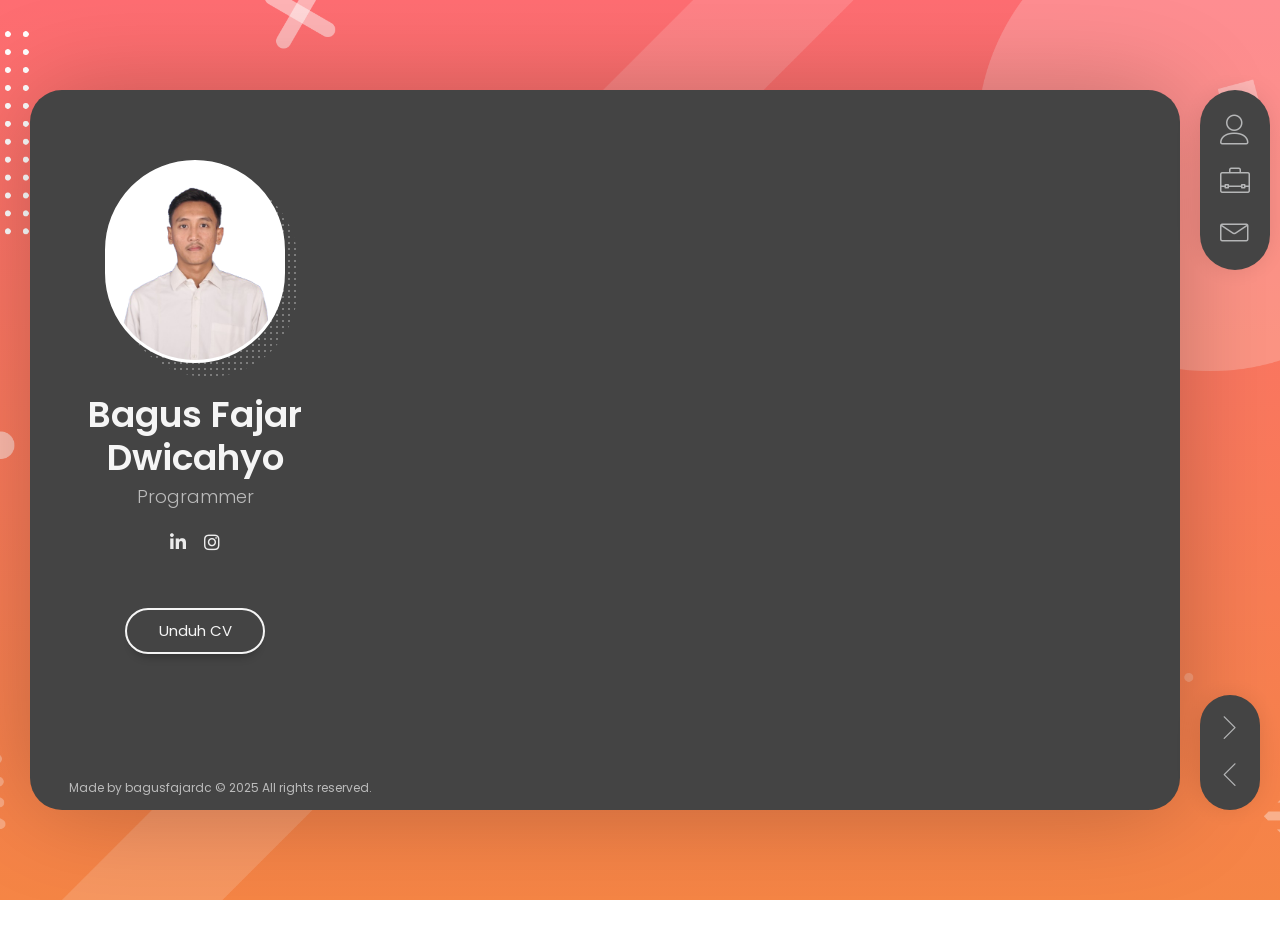
==== commit bcb8008b: "perbaikan minor" ====
--- a/index.html
+++ b/index.html
@@ -82,8 +82,8 @@
                   <div class="white-space-50"></div>
 
                   <!-- Services -->
-                  <div class="row">
-                    <div class="col-xs-8 col-sm-8">
+                  <div class="row justify-content-center">
+                    <div class="col-xs-12 col-sm-12">
                       <div class="row">
                         <div class="col-xs-12 col-sm-12">
                           <div class="block-title">
@@ -99,7 +99,9 @@
                         </div>
                       </div>
                     </div>
-                    <div class="col-xs-4 col-sm-4">
+                  </div>
+                  <div class="row">
+                    <div class="col-xs-12 col-sm-12">
                       <div class="row">
                         <div class="col-xs-12 col-sm-12">
                            <div class="block-title">
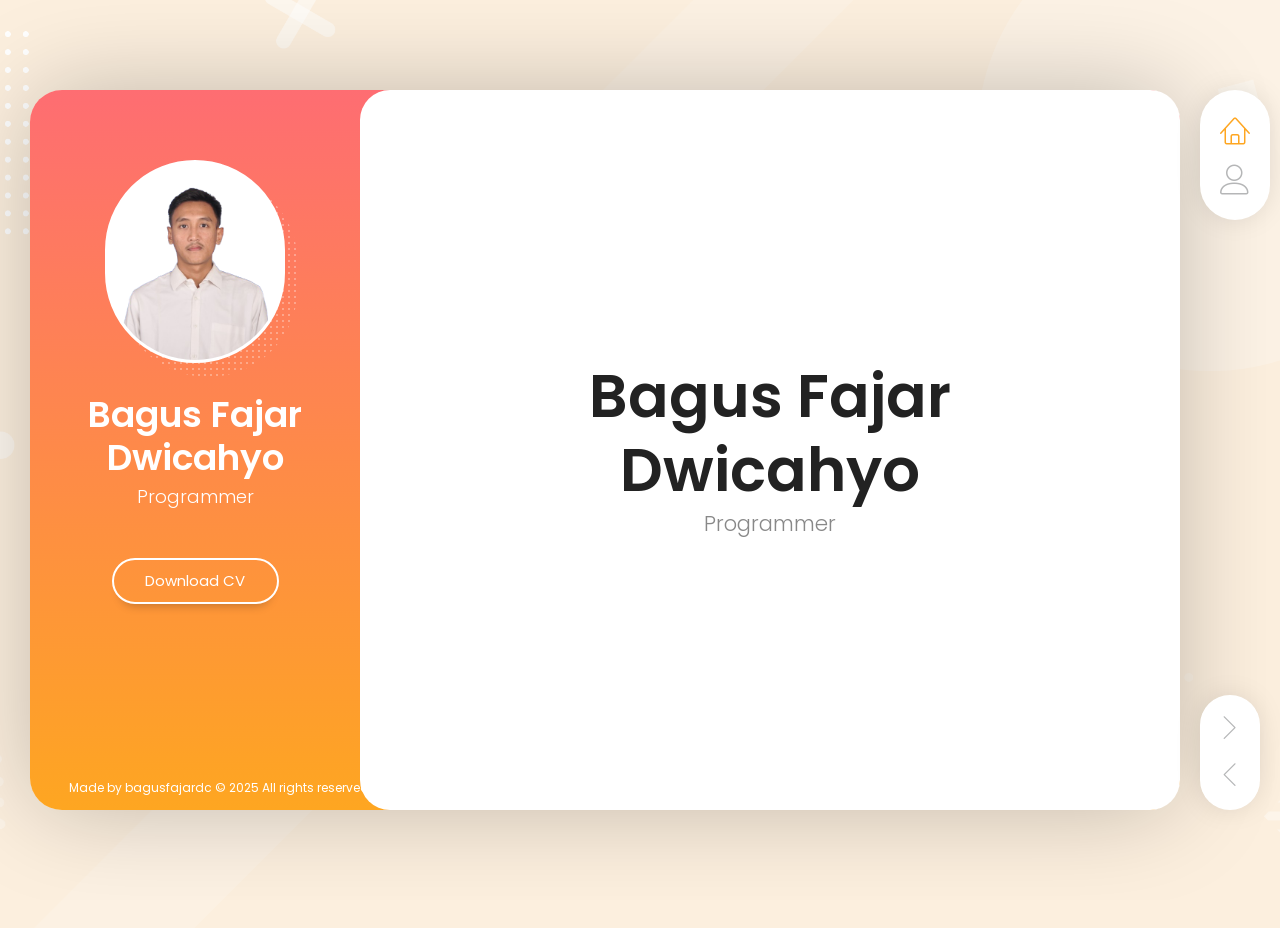
==== commit 443be746: "fix cv ver1" ====
--- a/index.html
+++ b/index.html
@@ -3,9 +3,9 @@
   <head>
     <meta charset="UTF-8" />
     <meta http-equiv="X-UA-Compatible" content="IE=edge"> 
-    <title>bagusfajardc - Resume / CV</title>
+    <title>bagusfajardc | CV</title>
     <meta name="viewport" content="width=device-width, initial-scale=1, maximum-scale=1" />
-    <meta name="description" content="bagusfajardc - Resume / CV" />
+    <meta name="description" content="bagusfajardc CV" />
     <meta name="keywords" content="vcard, resposnive, retina, resume, jquery, css3, bootstrap, Material CV, portfolio" />
     <meta name="author" content="lmpixels" />
     <link rel="shortcut icon" href="favicon.ico">
@@ -15,7 +15,7 @@
     <link rel="stylesheet" href="css/bootstrap-grid.min.css" type="text/css">
     <link rel="stylesheet" href="css/animations.css" type="text/css">
     <link rel="stylesheet" href="css/perfect-scrollbar.css" type="text/css">
-    <link rel="stylesheet" href="css/owl.carousel.css" type="text/css">   
+    <link rel="stylesheet" href="css/owl.carousel.css" type="text/css">
     <link rel="stylesheet" href="css/magnific-popup.css" type="text/css">
     <link rel="stylesheet" href="css/main.css" type="text/css">
   </head>
@@ -36,8 +36,70 @@
 
     <div class="page">
       <div class="page-content">
-        <div id="header"></div>
-
+
+          <header id="site_header" class="header mobile-menu-hide">
+            <div class="header-content">
+              <div class="header-photo">
+                <img src="img/main_photo.png" alt="Alex Smith">
+              </div>
+              <div class="header-titles">
+                <h2>Bagus Fajar Dwicahyo</h2>
+                <h4>Programmer</h4>
+              </div>
+            </div>
+
+            <ul class="main-menu">
+              <li class="active">
+                <a href="#beranda" class="nav-anim">
+                  <span class="menu-icon lnr lnr-home"></span>
+                  <span class="link-text">Beranda</span>
+                </a>
+              </li>
+              <li>
+                <a href="#biodata" class="nav-anim">
+                  <span class="menu-icon lnr lnr-user"></span>
+                  <span class="link-text">Biodata</span>
+                </a>
+              </li>
+              <!-- <li>
+                <a href="#resume" class="nav-anim">
+                  <span class="menu-icon lnr lnr-graduation-hat"></span>
+                  <span class="link-text">Resume</span>
+                </a>
+              </li>
+              <li>
+                <a href="#portfolio" class="nav-anim">
+                  <span class="menu-icon lnr lnr-briefcase"></span>
+                  <span class="link-text">Portfolio</span>
+                </a>
+              </li>
+              <li>
+                <a href="#blog" class="nav-anim">
+                  <span class="menu-icon lnr lnr-book"></span>
+                  <span class="link-text">Blog</span>
+                </a>
+              </li>
+              <li>
+                <a href="#contact" class="nav-anim">
+                  <span class="menu-icon lnr lnr-envelope"></span>
+                  <span class="link-text">Contact</span>
+                </a>
+              </li> -->
+            </ul>
+
+            <!-- <div class="social-links">
+              <ul>
+                <li><a href="#" target="_blank"><i class="fab fa-linkedin-in"></i></a></li>
+                <li><a href="#" target="_blank"><i class="fab fa-facebook-f"></i></a></li>
+              </ul>
+            </div> -->
+
+            <div class="header-buttons">
+              <a href="./assets/pdf/CV - BagusFajarDwicahyo.pdf" target="_blank" class="btn btn-primary">Download CV</a>
+            </div>
+
+            <div class="copyrights">Made by bagusfajardc © 2025 All rights reserved.</div>
+          </header>
 
           <!-- Mobile Navigation -->
           <div class="menu-toggle">
@@ -56,328 +118,238 @@
 
           <div class="content-area">
             <div class="animated-sections">
-              <!-- Biodata -->
+              <!-- Beranda Subpage -->
+              <section data-id="beranda" class="animated-section start-page">
+                <div class="section-content vcentered">
+
+                    <div class="row">
+                      <div class="col-sm-12 col-md-12 col-lg-12">
+                        <div class="title-block">
+                          <h2>Bagus Fajar Dwicahyo</h2>
+                          <div class="owl-carousel text-rotation">                                    
+                            <div class="item">
+                              <div class="sp-subtitle">Programmer</div>
+                            </div>
+                            <div class="item">
+                              <div class="sp-subtitle">Frontend-developer</div>
+                            </div>
+                            <div class="item">
+                              <div class="sp-subtitle">Reporting</div>
+                            </div>
+                          </div>
+                        </div>
+                      </div>
+                    </div>
+
+                </div>
+              </section>
+              <!-- End of Beranda Subpage -->
+
+              <!-- Biodata Subpage -->
               <section data-id="biodata" class="animated-section">
                 <div class="section-content">
                   <div class="page-title">
-                    <h2>Get In <span>Touch</span></h2>
-                  </div>
-
-                  <!-- Biodata -->
-                  <div class="row">
-                    <div class="col-xs-12 col-sm-12 text-justify">
-                      <p>
-                        Halo, saya Bagus Fajar Dwicahyo biasa dipanggil Bagus.
-                        Saya sudah beberapa tahun menjadi programmer baik
-                        frontend maupun backend.
-                        Saya juga terbiasa membuat query pada MySQL/PostgreSQL
-                        untuk pembuatan reporting sesuai dengan data yang ingin
-                        ditampilkan dengan menggunakan JasperReport sebagai
-                        tools yang digunakan. 
+                    <h2>Mari lebih <span>Dekat</span></h2>
+                  </div>
+
+                  <!-- Personal Information -->
+                  <div class="row">
+                    <div class="col-xs-12 col-sm-7">
+                      <p class="text-justify">
+                        Halo, saya  Bagus Fajar Dwicahyo biasa dipanggil <strong> Bagus.</strong>
+                        Saya sudah beberapa tahun menjadi programmer baik frontend maupun backend. Saya juga terbiasa membuat query pada
+                        MySQL/PostgreSQL untuk pembuatan reporting sesuai dengan data yang ingin ditampilkan dengan menggunakan JasperReport
+                        sebagai tools yang digunakan.
+                    
                       </p>
                     </div>
-                  </div>
-                  <!-- End of Biodata -->
-
-                  <div class="white-space-50"></div>
-
-                  <!-- Services -->
+
+                    <div class="col-xs-12 col-sm-5">
+                      <div class="info-list">
+                        <ul>
+                          <li>
+                            <span class="title">Umur</span>
+                            <span class="value" id="umur">hitungUmur</span>
+                          </li>
+
+                          <li>
+                            <span class="title">e-mail</span>
+                            <span class="value">bagusfajardcwork@gmail.com</span>
+                          </li>
+
+                          <li>
+                            <span class="title">Whatsapp</span>
+                            <span class="value">+62 851 6191 9679</span>
+                          </li>
+                        </ul>
+                      </div>
+                    </div>
+                  </div>
+                  <!-- End of Personal Information -->
+
+                  <div class="white-space-30"></div>
+                  
+                  <!-- Pendidikan -->
+                  <div class="row">
+                    <div class="col-xs-12 col-sm-12">
+                      <div class="block-title">
+                        <h3>Pendidikan <span> <span class="menu-icon lnr lnr-graduation-hat"></span></span></h3>
+                      </div>
+                    </div>
+                  </div>
+                  
+                  <div class="row">
+                    <div class="col-xs-12 col-sm-12">
+                      <div class="timeline timeline-second-style clearfix">
+                        <div class="timeline-item clearfix">
+                          <div class="timeline-item clearfix">
+                            <div class="left-part">
+                              <h5 class="item-period">2015-2019</h5>
+                              <span class="item-company">Universitas</span>
+                            </div>
+                            <div class="divider"></div>
+                            <div class="right-part">
+                              <h4 class="item-title">Universitas Gunadarma - Teknik Informatika</h4>
+                              <p>IPK : 3.25</p>
+                            </div>
+                          </div>
+                          <div class="timeline-item clearfix">
+                            <div class="left-part">
+                              <h5 class="item-period">2012-2015</h5>
+                              <span class="item-company">Sekolah Menengah Atas</span>
+                            </div>
+                            <div class="divider"></div>
+                            <div class="right-part">
+                              <h4 class="item-title">SMA Sejahtera 1 Depok - IPA</h4>
+                            </div>
+                          </div>
+                          <div class="timeline-item clearfix">
+                            <div class="left-part">
+                              <h5 class="item-period">2009-2012</h5>
+                              <span class="item-company">Sekolah Menengah Pertama</span>
+                            </div>
+                            <div class="divider"></div>
+                            <div class="right-part">
+                              <h4 class="item-title">SMPN 253 Jakarta</h4>
+                            </div>
+                          </div>
+                        </div>
+                      </div>
+                    </div>
+                  </div>
+                  <!-- End of Pendidikan -->
+
+                  <div class="white-space-30"></div>
+
+                  <!-- Keahlian -->
+                  <div class="row">
+                    <div class="col-xs-12 col-sm-12">
+                      <div class="block-title">
+                        <h3>Keahlian <span> <span class="menu-icon lnr lnr-pencil"></span> </span></h3>
+                      </div>
+                    </div>
+                  </div>
+
+
                   <div class="row justify-content-center">
-                    <div class="col-xs-12 col-sm-12">
-                      <div class="row">
-                        <div class="col-xs-12 col-sm-12">
-                          <div class="block-title">
-                            <h3>Riwayat <span>Pendidikan <span class="menu-icon lnr lnr-graduation-hat"></span> </span></h3>
-                          </div>
-                        </div>
-                      </div>
-                      <div class="row">
-                        <div class="col-xs-12 col-sm-12">
-                          <div class="timeline timeline-second-style clearfix">
-                            <div id="pendidikan" class="col-xs-12 col-sm-12 timeline-item clearfix"></div>
-                          </div>
-                        </div>
-                      </div>
-                    </div>
-                  </div>
-                  <div class="row">
-                    <div class="col-xs-12 col-sm-12">
-                      <div class="row">
-                        <div class="col-xs-12 col-sm-12">
-                           <div class="block-title">
-                            <h4>Keahlian </h4>
-                          </div>
-                        </div>
-                      </div>
-                      <div class="row">
-                        <div class="col-xs-12 col-sm-12">
-                          <ul id="keahlian" class="knowledges"></ul>
-                        </div>
-                      </div>
-                    </div>
-                  </div>
+                    <div class="col-xs-12 col-sm-6">
+                      <div class="col-inner">
+                        <div class="info-list-w-icon">
+                          <div class="info-block-w-icon">
+                            <div class="ci-icon">
+                              <i class="lnr lnr-file-add"></i>
+                            </div>
+                            <div class="ci-text text-justify">
+                              <h4>Reporting</h4>
+                              <p>Saya berpengalaman dalam pembuatan report atau laporan dengan menggunakan JasperReport, dengan layouting yang beragam untuk berbagai kebutuhan.</p>
+                            </div>
+                          </div>
+                          <div class="info-block-w-icon">
+                            <div class="ci-icon">
+                              <i class="lnr lnr-laptop-phone"></i>
+                            </div>
+                            <div class="ci-text text-justify">
+                              <h4>Web Design</h4>
+                              <p>Pernah membuat tampilan company profile dan berpengalaman membuat form untuk input user. Menggunakan VueJS / Javascript.</p>
+                            </div>
+                          </div>
+                        </div>
+                      </div>
+                    </div>
+
+                    <div class="col-xs-12 col-sm-6">
+                      <div class="col-inner">
+                        <div class="info-list-w-icon">
+                          <div class="info-block-w-icon">
+                            <div class="ci-icon">
+                              <i class="lnr lnr-database"></i>
+                            </div>
+                            <div class="ci-text">
+                              <h4>PosgreSQL / MySQL</h4>
+                              <p>Terbiasa dengan PostgreSQL atau MySQL untuk kebutuhan transaksi data dan pengambilan atau penarikan data untuk reporting yang akan ditampilkan sesuai kebutuhan.</p>
+                            </div>
+                          </div>
+                        </div>
+                      </div>
+                    </div>
+
+                  </div>
+                  <!-- End of Keahlian -->
+
+                  <div class="white-space-10"></div>
+
+                  <!-- Pengalaman Bekerja -->
+
+                  <div class="row">
+                    <div class="col-xs-12 col-sm-12">
+                      <div class="block-title">
+                        <h3>Pengalaman<span> Bekerja <span class="menu-icon lnr lnr-briefcase"></span></span></h3>
+                      </div>
+                    </div>
+                  </div>
+
+                  <div class="row">
+                    <div class="col-xs-12 col-sm-12">
+                      <div class="timeline timeline-second-style clearfix">
+                        <div class="timeline-item clearfix">
+                          <div class="timeline-item clearfix">
+                            <div class="left-part">
+                              <h5 class="item-period">Feb. 2022 - Sekarang</h5>
+                              <span class="item-company">Programmer</span>
+                            </div>
+                            <div class="divider"></div>
+                            <div class="right-part">
+                              <h4 class="item-title">Universitas Gunadarma - Teknik Informatika</h4>
+                              <p>Jobdesk :</p>
+                              <p>1. Pengembangan Rekam Medis Elektronik (RME) SIMRSGOS2 (Development Internal),</p>
+                              <p>2. Pengambangan dan pembuatan SIMRSF ( RME Internal Fatmawati),</p>
+                              <p>3. Pengembangan Website Fatmawati,</p>
+                              <p>4. Pembuatan design dan query reporting atau cetakan di RME RS. Fatmawati.</p>
+                            </div>
+                          </div>
+                          <div class="timeline-item clearfix">
+                            <div class="left-part">
+                              <h5 class="item-period">Agt. 2020 - Agt. 2021</h5>
+                              <span class="item-company">Jr. Programmer</span>
+                            </div>
+                            <div class="divider"></div>
+                            <div class="right-part">
+                              <h4 class="item-title">PT. ALTRAK 1978</h4>
+                              <p>Jobdesk :</p>
+                              <p>1. Bekerja sama dengan divisi marketing untuk pengembangan atau pembuatan company profile menggunakan PHP / HTML / CSS.</p>
+                            </div>
+                          </div>
+                        </div>
+                      </div>
+                    </div>
+                  </div>
+
+                  <!-- End Pengalaman Bekerja -->
+
                 </div>
               </section>
-              <!-- End of Biodata -->
-
-              <!-- Resume Subpage -->
-              <section data-id="resume" class="animated-section">
-                <div class="section-content">
-                  <div class="page-title">
-                    <h2>Resume</h2>
-                  </div>
-
-                  <div class="row">
-                    <div class="col-xs-12 col-sm-7">
-
-                      <div class="block-title">
-                        <h3>Education</h3>
-                      </div>
-                      
-                      <div class="timeline timeline-second-style clearfix">
-                        <div id="pendidikan" class="timeline-item clearfix">
-                        </div>
-                      </div>
-
-                      <div class="white-space-50"></div>
-
-                      <div class="block-title">
-                        <h3>Experience</h3>
-                      </div>
-
-                      <div class="timeline timeline-second-style clearfix">
-                        <div class="timeline-item clearfix">
-                          <div class="left-part">
-                            <h5 class="item-period">2016 - Current</h5>
-                            <span class="item-company">Google</span>
-                          </div>
-                          <div class="divider"></div>
-                          <div class="right-part">
-                            <h4 class="item-title">Lead Ui/Ux Designer</h4>
-                            <p>Praesent dignissim sollicitudin justo, sed elementum quam lacinia quis. Phasellus eleifend tristique posuere. Sed vitae dui nec magna.</p>
-                          </div>
-                        </div>
-
-                        <div class="timeline-item clearfix">
-                          <div class="left-part">
-                            <h5 class="item-period">2013 - 2016</h5>
-                            <span class="item-company">Adobe</span>
-                          </div>
-                          <div class="divider"></div>
-                          <div class="right-part">
-                            <h4 class="item-title">Senior Ui/Ux Designer</h4>
-                            <p>Maecenas tempus faucibus rutrum. Duis eu aliquam urna. Proin vitae nulla tristique, ornare felis id, congue libero. Nam volutpat euismod quam.</p>
-                          </div>
-                        </div>
-                        
-                        <div class="timeline-item clearfix">
-                          <div class="left-part">
-                            <h5 class="item-period">2011 - 2013</h5>
-                            <span class="item-company">Google</span>
-                          </div>
-                          <div class="divider"></div>
-                          <div class="right-part">
-                            <h4 class="item-title">Junior Ui/Ux Designer</h4>
-                            <p>Duis mollis nunc quis quam viverra venenatis. Nulla nulla arcu, congue vitae nunc ac, sodales ultricies diam. Nullam justo leo, tincidunt sit amet.</p>
-                          </div>
-                        </div>
-                      </div>
-
-                    </div>
-
-                    <!-- Skills & Certificates -->
-                    <div class="col-xs-12 col-sm-5">
-
-                      <div class="white-space-10"></div>
-
-                      <!-- Coding Skills -->
-                      <div class="block-title">
-                        <h3>Coding <span>Skills</span></h3>
-                      </div>
-
-                      <div class="skills-info skills-second-style">
-                        <!-- Skill 5 -->
-                        <div class="skill clearfix">
-                          <h4>JavaScript</h4>
-                          <div class="skill-value">95%</div>
-                        </div>
-                        <div class="skill-container skill-5">
-                          <div class="skill-percentage"></div>
-                        </div>
-                        <!-- End of Skill 5 -->
-
-                        <!-- Skill 6 -->
-                        <div class="skill clearfix">
-                          <h4>PHP</h4>
-                          <div class="skill-value">85%</div>
-                        </div>
-                        <div class="skill-container skill-6">
-                          <div class="skill-percentage"></div>
-                        </div>
-                        <!-- End of Skill 6 -->
-                        
-                        <!-- Skill 7 -->
-                        <div class="skill clearfix">
-                          <h4>HTML/CSS</h4>
-                          <div class="skill-value">100%</div>
-                        </div>
-                        <div class="skill-container skill-7">
-                          <div class="skill-percentage"></div>
-                        </div>
-                        <!-- End of Skill 7 -->
-                        
-                        <!-- Skill 8 -->
-                        <div class="skill clearfix">
-                          <h4>Smarty/Twig</h4>
-                          <div class="skill-value">75%</div>
-                        </div>
-                        <div class="skill-container skill-8">
-                          <div class="skill-percentage"></div>
-                        </div>
-                        <!-- End of Skill 8 -->
-
-                        <!-- Skill 9 -->
-                        <div class="skill clearfix">
-                          <h4>Perl</h4>
-                          <div class="skill-value">90%</div>
-                        </div>
-                        <div class="skill-container skill-9">
-                          <div class="skill-percentage"></div>
-                        </div>
-                        <!-- End of Skill 9 -->
-                      </div>
-                      <!-- End of Coding Skills -->
-
-                      <div class="white-space-10"></div>
-
-                      <!-- Knowledges -->
-                      <div class="block-title">
-                        <h3>Knowledges</h3>
-                      </div>
-
-                      <ul class="knowledges">
-                        <li>Marketing</li>
-                        <li>Print</li>
-                        <li>Digital Design</li>
-                        <li>Social Media</li>
-                        <li>Time Management</li>
-                        <li>Communication</li>
-                        <li>Problem-Solving</li>
-                        <li>Social Networking</li>
-                        <li>Flexibility</li>
-                      </ul>
-                      <!-- End of Knowledges -->
-                    </div>
-                    <!-- End of Skills & Certificates -->
-                  </div>
-
-                  <div class="white-space-50"></div>
-
-                  <!-- Certificates -->
-                  <div class="row">
-                    <div class="col-xs-12 col-sm-12">
-                      <div class="block-title">
-                        <h3>Certificates</h3>
-                      </div>
-                    </div>
-                  </div>
-                  
-                  <div class="row">
-                    <!-- Certificate 1 -->
-                    <div class="col-xs-12 col-sm-6">
-                      <div class="certificate-item clearfix">
-                        <div class="certi-logo">
-                          <img src="img/clients/client-1.png" alt="logo">
-                        </div>
-                        
-                        <div class="certi-content">
-                          <div class="certi-title">
-                            <h4>Psyhology of Intertnation Design</h4>
-                          </div>
-                          <div class="certi-id">
-                            <span>Membership ID: XXXX</span>
-                          </div>
-                          <div class="certi-date">
-                            <span>19 April 2018</span>
-                          </div>
-                          <div class="certi-company">
-                            <span></span>
-                          </div>
-                        </div>
-                      </div>
-                    </div>
-                    <!-- End of Certificate 1 -->
-
-                    <!-- Certificate 2 -->
-                    <div class="col-xs-12 col-sm-6">
-                      <div class="certificate-item clearfix">
-                        <div class="certi-logo">
-                          <img src="img/clients/client-1.png" alt="logo">
-                        </div>
-                        
-                        <div class="certi-content">
-                          <div class="certi-title">
-                            <h4>Psyhology of Intertnation Design</h4>
-                          </div>
-                          <div class="certi-id">
-                            <span>Membership ID: XXXX</span>
-                          </div>
-                          <div class="certi-date">
-                            <span>19 April 2018</span>
-                          </div>
-                          <div class="certi-company">
-                            <span></span>
-                          </div>
-                        </div>
-                      </div>
-                    </div>
-                    <!-- End of Certificate 2 -->
-
-                  </div>
-                  <!-- End of Certificates -->
-                </div>
-              </section>
-              <!-- End of Resume Subpage -->
-
-              <!-- Contact Subpage -->
-              <section data-id="kontak" class="animated-section">
-                <div class="section-content">
-                  <div class="page-title">
-                    <h2>Kontak</h2>
-                  </div>
-
-                  <div class="row">
-                    <!-- Contact Info -->
-                    <!-- <div id="kontak" class="col-xs-12 col-sm-12"> -->
-
-                      <!-- <div class="lm-info-block gray-default">
-                        <i class="lnr lnr-phone-handset"></i>
-                        <h4>415-832-2000</h4>
-                        <span class="lm-info-block-value"></span>
-                        <span class="lm-info-block-text"></span>
-                      </div> -->
-
-                      <!-- <div class="lm-info-block gray-default">
-                        <i class="lnr lnr-envelope"></i>
-                        <h4>alex@example.com</h4>
-                        <span class="lm-info-block-value"></span>
-                        <span class="lm-info-block-text"></span>
-                      </div>
-
-                      <div class="lm-info-block gray-default">
-                        <i class="lnr lnr-checkmark-circle"></i>
-                        <h4>Freelance Available</h4>
-                        <span class="lm-info-block-value"></span>
-                        <span class="lm-info-block-text"></span>
-                      </div> -->
-
-                    </div>
-                    <!-- End of Contact Info -->
-                  </div>
-
-                </div>
-              </section>
-              <!-- End of Contact Subpage -->
+              <!-- End of Biodata Subpage -->
+
             </div>
           </div>
 
@@ -389,7 +361,7 @@
     <script src="js/animating.js"></script>
 
     <script src="js/imagesloaded.pkgd.min.js"></script>
-    <script src='https://www.google.com/recaptcha/api.js'></script>
+    <!-- <script src='https://www.google.com/recaptcha/api.js'></script> -->
 
     <script src='js/perfect-scrollbar.min.js'></script>
     <script src='js/jquery.shuffle.min.js'></script>
@@ -397,8 +369,8 @@
     <script src='js/owl.carousel.min.js'></script>
     <script src="js/jquery.magnific-popup.min.js"></script>
 
-    <script src="js/validator.js"></script>
+    <!-- <script src="js/validator.js"></script> -->
     <script src="js/main.js"></script>
-    <script src="js/pages.js"></script>
+    <script src="js/custom-function.js"></script>
   </body>
 </html>
--- a/css/main.css
+++ b/css/main.css
@@ -43,9 +43,7 @@
 }
 
 body {
-  background-color: #f58545;
-  background: -webkit-gradient(linear, left top, left bottom, from(#fe6d72), to(#f58545));
-  background: linear-gradient(#fe6d72, #f58545);
+  background-color: #fcefde;
   margin: 0;
   width: 100%;
   height: 100%;
@@ -54,7 +52,7 @@
   font-family: 'Poppins', Helvetica, sans-serif;
   line-height: 1.65em;
   overflow: hidden;
-  color: #d5d5d5;
+  color: #555;
   background-repeat: no-repeat;
   background-position: center;
   background-position: 50% 50%;
@@ -62,7 +60,7 @@
 }
 
 h1, h2, h3, h4, h5, h6 {
-  color: #eee;
+  color: #222;
   font-family: 'Poppins', Helvetica, sans-serif;
   font-weight: 600;
 }
@@ -126,7 +124,8 @@
   min-height: 80vh;
   margin: 10vh auto;
   padding: 0;
-  background-color: #444;
+  background: -webkit-gradient(linear, left top, left bottom, from(#fe6d72), to(#fea621));
+  background: linear-gradient(#fe6d72, #fea621);
   -webkit-box-shadow: 0 0 100px -5px rgba(0,0,0,.25);
   -moz-box-shadow: 0 0 100px -5px rgba(0,0,0,.25);
   box-shadow: 0 0 100px -5px rgba(0,0,0,.25);
@@ -152,10 +151,10 @@
   line-height: 1.2;
   border: 0;
   outline: 0;
-  border: 2px solid #f58545;
-  color: #f5f5f5;
+  border: 2px solid #fea621;
+  color: #222;
   text-shadow: none;
-  background-color: transparent;
+  background-color: #fff;
   border-radius: 30px;
   font-family: 'Poppins', Helvetica, sans-serif;
   -webkit-transition: all 0.3s ease-in-out;
@@ -163,7 +162,7 @@
   -o-transition: all 0.3s ease-in-out;
   -ms-transition: all 0.3s ease-in-out;
   transition: all 0.3s ease-in-out;
-  box-shadow: 0px 10px 10px -8px rgba(0,0,0,.3);
+  box-shadow: 0px 10px 10px -8px rgba(0,0,0,.22);
 }
 
 .btn-primary:last-child,
@@ -183,16 +182,16 @@
 input[type="button"]:focus,
 input[type="submit"]:hover,
 input[type="submit"]:focus {
-  background-color: #f58545;
+  background-color: #fea621;
   color: #fff;
-  border: 2px solid #f58545;
+  border: 2px solid #fea621;
 }
 
 .btn-secondary {
   border-color: #d5d5d5;
-  background-color: transparent;
-  box-shadow: 0px 10px 10px -8px rgba(0,0,0,.3);
-  color: #f5f5f5;
+  background-color: #fff;
+  box-shadow: 0px 10px 10px -8px #d5d5d5;
+  color: #666;
 }
 
 .btn-secondary:hover,
@@ -226,7 +225,7 @@
   width: 100%;
   height: 100%;
   z-index: 9999;
-  background: #222;
+  background: #fff;
 }
 
 .preloader-animation {
@@ -245,7 +244,7 @@
   width: 52px;
   height: 52px;
   margin: 100px auto;
-  background-color: #f58545;
+  background-color: #fea621;
 
   border-radius: 100%;  
   -webkit-animation: sk-scaleout 1.0s infinite ease-in-out;
@@ -300,7 +299,7 @@
     padding: 15px 0;
     width: 70px;
     right: -90px;
-    background-color: #444;
+    background-color: #fff;
     border-radius: 35px;
     z-index: 999;
     list-style: none;
@@ -325,7 +324,7 @@
   ul.main-menu a.active,
   ul.main-menu a:focus,
   ul.main-menu a:hover {
-    color: #f58545;
+    color: #fea621;
   }
 
   ul.main-menu .menu-icon {
@@ -340,7 +339,7 @@
     opacity: 0;
     color: #fff;
     padding: 2px 10px;
-    background-color: #f58545;
+    background-color: #fea621;
     white-space: nowrap;
     right: 0;
     top: -50%;
@@ -368,7 +367,7 @@
   padding: 10px 0;
   width: 60px;
   right: -80px;
-  background-color: #444;
+  background-color: #fff;
   border-radius: 35px;
   z-index: 98;
   list-style: none;
@@ -393,7 +392,7 @@
 }
 
 .lmpixels-arrows-nav div:hover {
-  color: #f58545;
+  color: #fea621;
 }
 /* --- End LMPixels Arrow Nav --- */
 
@@ -432,7 +431,7 @@
 .header-titles h2 {
   font-size: 36px;
   font-weight: 600;
-  color: #f5f5f5;
+  color: #fff;
   margin: 5px 0 7px;
   line-height: 1.2em;
 } 
@@ -440,7 +439,7 @@
 .header-titles h4 {
   font-size: 18px;
   font-weight: 300;
-  color: #bbb;
+  color: #fff;
   margin: 5px 0;
   line-height: 1.2em;
 }
@@ -484,18 +483,18 @@
 
 .header-buttons .btn-primary {
   background-color: transparent;
-  color: #f5f5f5;
-  border-color: #f5f5f5;
+  color: #fff;
+  border-color: #fff;
 }
 
 .header-buttons .btn-primary:hover {
   background-color: #fff;
-  color: #f58545;
+  color: #fea621;
   border-color: #fff;
 }
 
 .header .copyrights {
-  color: #bbb;
+  color: #fff;
   width: 380px;
   position: absolute;
   bottom: 0;
@@ -552,7 +551,7 @@
 }
 
 .section-content {
-  background-color: #222;
+  background-color: #fff;
   padding: 60px;
   position: relative;
   height: auto;
@@ -568,7 +567,7 @@
 
 .single-page-content {
   position: absolute;
-  background-color: #222;
+  background-color: #fff;
   height: 100%;
   width: 100%;
   border-radius: 30px;
@@ -596,12 +595,8 @@
   background-color: #b5b6b7;
 }
 
-.ps:hover>.ps__scrollbar-y-rail:hover {
-  background-color: #444;
-}
-
 .ps:hover>.ps__scrollbar-y-rail:hover>.ps__scrollbar-y {
-    background-color: #f58545;
+    background-color: #fea621;
 }
 
 .ps>.ps__scrollbar-y-rail {
@@ -613,14 +608,6 @@
 .ps.ps--in-scrolling.ps--y>.ps__scrollbar-y-rail>.ps__scrollbar-y {
     width: 8px;
 }
-
-.ps:hover.ps--in-scrolling.ps--y>.ps__scrollbar-y-rail {
-  background-color: #555;
-}
-
-.ps:hover.ps--in-scrolling.ps--y>.ps__scrollbar-y-rail>.ps__scrollbar-y {
-  background-color: #f58545;
-}
 /* --- End Custom ScrollBar Customization --- */
 
 .page-title {
@@ -638,7 +625,7 @@
 }
 
 .page-title h2 span {
-  color: #f58545;
+  color: #fea621;
 }
 
 .page-title:after {
@@ -649,9 +636,9 @@
   content: '';
   height: 30px;
   width: 50px;
-  background-image: -webkit-repeating-radial-gradient(center center, #f58545, #f58545 1px, transparent 0px, transparent 100%);
-  background-image: -moz-repeating-radial-gradient(center center, #f58545, #f58545 1px, transparent 0px, transparent 100%);
-  background-image: -ms-repeating-radial-gradient(center center, #f58545, #f58545 1px, transparent 0px, transparent 100%);
+  background-image: -webkit-repeating-radial-gradient(center center, #fea621, #fea621 1px, transparent 0px, transparent 100%);
+  background-image: -moz-repeating-radial-gradient(center center, #fea621, #fea621 1px, transparent 0px, transparent 100%);
+  background-image: -ms-repeating-radial-gradient(center center, #fea621, #fea621 1px, transparent 0px, transparent 100%);
   -webkit-background-size: 6px 6px;
   -moz-background-size: 6px 6px;
   background-size: 6px 6px;
@@ -677,7 +664,7 @@
 input[type="password"],
 input[type="text"] {
   position: relative;
-  border: 2px solid #999;
+  border: 2px solid #d5d6d7;
   border-radius: 5px;
   display: block;
   font-size: 1em;
@@ -712,7 +699,7 @@
   top: 0;
   opacity: 0;
   background: transparent;
-  border: 2px solid #f58545;
+  border: 2px solid #fea621;
   border-right-width: 0;
   height: 100%;
   -webkit-transition: all 0.3s ease-in-out;
@@ -783,7 +770,7 @@
 }
 
 .form-group-with-icon.form-group-focus i {
-  color: #f58545;
+  color: #fea621;
 }
 
 .form-group.form-group-w-checkbox {
@@ -837,7 +824,7 @@
 
 .form-group .form-control:focus ~ label,
 .form-group.form-group-focus .form-control ~ label {
-  color: #f58545;
+  color: #fea621;
   top: -20px;
   left: 0;
   z-index: 1;
@@ -872,7 +859,7 @@
 }
 
 .block-title h3 span {
-  color: #f58545;
+  color: #fea621;
 }
 
 .block-title:after {
@@ -883,9 +870,9 @@
   content: '';
   height: 20px;
   width: 30px;
-  background-image: -webkit-repeating-radial-gradient(center center, #f58545, #f58545 1px, transparent 0px, transparent 100%);
-  background-image: -moz-repeating-radial-gradient(center center, #f58545, #f58545 1px, transparent 0px, transparent 100%);
-  background-image: -ms-repeating-radial-gradient(center center, #f58545, #f58545 1px, transparent 0px, transparent 100%);
+  background-image: -webkit-repeating-radial-gradient(center center, #fea621, #fea621 1px, transparent 0px, transparent 100%);
+  background-image: -moz-repeating-radial-gradient(center center, #fea621, #fea621 1px, transparent 0px, transparent 100%);
+  background-image: -ms-repeating-radial-gradient(center center, #fea621, #fea621 1px, transparent 0px, transparent 100%);
   -webkit-background-size: 6px 6px;
   -moz-background-size: 6px 6px;
   background-size: 6px 6px;
@@ -934,7 +921,7 @@
 }
 
 .info-list .title {
-  color: #f58545;
+  color: #fea621;
   margin-right: 5px;
   font-weight: 600;
 }
@@ -962,7 +949,7 @@
 .info-block-w-icon i {
   position: relative;
   font-size: 42px;
-  color: #f58545;
+  color: #fea621;
   opacity: .7;
 }
 /* --- End Info block with Icon --- */
@@ -974,9 +961,9 @@
   width: 100%;
   display: block;
   margin: 0 0 15px 0;
-  background-color: #333;
+  background-color: #fcfcfc;
   padding: 20px 10px;
-  border: 1px solid #444;
+  border: 1px solid #e5e5e5;
   -webkit-box-shadow: none;
   -moz-box-shadow: none;
   box-shadow: none;
@@ -991,7 +978,7 @@
 .lm-info-block i {
   position: relative;
   font-size: 33px;
-  color: #f58545;
+  color: #fea621;
   z-index: 1;
 }
 
@@ -1006,7 +993,7 @@
   font-weight: 400;
   display: block;
   margin: 10px 0;
-  color: #f58545;
+  color: #fea621;
 }
 
 
@@ -1019,7 +1006,7 @@
 /* --- Testimonials --- */
 .testimonial {
   text-align: center;
-  border: 2px solid #444;
+  border: 2px solid #e5e6e7;
   border-radius: 20px;
   margin: 45px 2px 10px;
   padding: 0 25px 15px 25px;
@@ -1050,7 +1037,7 @@
   font-size: 30px;
   right: 0;
   top: 7px;
-  color: #f58545;
+  color: #fea621;
   opacity: .5;
 }
 
@@ -1101,8 +1088,8 @@
 .clients.owl-carousel .owl-nav .owl-next {
   position: relative;
   display: inline-block;
-  background-color: #444;
-  border: 1px solid #444;
+  background-color: #fff;
+  border: 1px solid #e5e5e5;
   border-radius: 5px;
   -webkit-transition-duration: 0.2s;
   transition-duration: 0.2s;
@@ -1115,7 +1102,7 @@
   font-style: normal;
   font-variant: normal;
   text-rendering: auto;
-  color: #d5d5d5;
+  color: #666;
 }
 
 .testimonials.owl-carousel .owl-nav .owl-prev,
@@ -1153,8 +1140,8 @@
 .testimonials.owl-carousel .owl-nav .owl-next:hover,
 .clients.owl-carousel .owl-nav .owl-prev:hover,
 .clients.owl-carousel .owl-nav .owl-next:hover {
-    background-color: #f58545;
-    border-color: #f58545;
+    background-color: #fea621;
+    border-color: #fea621;
     color: #fff;
 }
 /* --- End of Sliders Nav --- */
@@ -1202,7 +1189,7 @@
   left: 30%;
   bottom: 0;
   width: 1px;
-  background-color: #444;
+  background-color: #eee;
 }
 
 .timeline-second-style .divider:before {
@@ -1215,7 +1202,7 @@
   position: absolute;
   margin-left: -8px;
   border-radius: 10px;
-  background-color: #f58545;
+  background-color: #fea621;
   opacity: .25;
   z-index: 0;
 }
@@ -1228,9 +1215,9 @@
   width: 9px;
   height: 9px;
   margin-left: -4px;
-  background-color: #222;
+  background-color: #fff;
   border-radius: 5px;
-  border: 2px solid #f58545;
+  border: 2px solid #fea621;
   z-index: 1;
 }
 
@@ -1240,7 +1227,6 @@
 }
 
 .timeline-second-style .item-period {
-  color: #aaa;
   margin: 3px 0;
   font-size: 14px;
   line-height: 1.4em;
@@ -1286,8 +1272,8 @@
 .skills-second-style .skill-container {
   position: relative;
   display: inline-block;
-  background-color: #222;
-  border: 1px solid #f58545;
+  background-color: #fff;
+  border: 1px solid #fea621;
   -moz-border-radius: 8px;
   -webkit-border-radius: 8px;
   border-radius: 8px;
@@ -1302,7 +1288,7 @@
 .skills-second-style .skill-container:before {
   content: '';
   position: absolute;
-  background-color: #f58545;
+  background-color: #fea621;
 }
 
 .skills-second-style .skill-value {
@@ -1315,8 +1301,8 @@
 }
 
 .skills-second-style .skill-percentage {
-  background-color: #f58545;
-  border: 2px solid #222;
+  background-color: #fea621;
+  border: 2px solid #fff;
   -moz-border-radius: 9px;
   -webkit-border-radius: 9px;
   border-radius: 9px;
@@ -1390,7 +1376,7 @@
 
 .knowledges li {;
   display: inline-block;
-  background-color: #f58545;
+  background-color: #fea621;
   border-radius: 3px;
   color: #fff;
   padding: 1px 10px;
@@ -1405,7 +1391,7 @@
   display: table;
   table-layout: fixed;
   width: 100%;
-  border: 2px solid #444;
+  border: 2px solid #e5e5e5;
   border-radius: 8px;
   margin-bottom: 20px;
   -webkit-transition: all 2s ease-in-out;
@@ -1419,7 +1405,7 @@
   display: table-cell;
   width: 120px;
   height: 100%;
-  background-color: #444;
+  background-color: #f5f5f5;
   padding: 25px;
   vertical-align: middle;
   border-top-left-radius: 6px;
@@ -1505,7 +1491,7 @@
 }
 
 .portfolio-filters li a {
-  color: #aaa;
+  color: #666;
   cursor: pointer;
 }
 
@@ -1621,8 +1607,8 @@
   opacity: 0;
   width: 30px;
   height: 30px;
-  background-color: #222;
-  color: #f58545;
+  background-color: #fff;
+  color: #fea621;
   text-align: center;
   line-height: 30px;
   -webkit-transition: all 0.3s ease-in-out;
@@ -1642,8 +1628,8 @@
 .portfolio-grid figure .category {
   display: inline-block;
   padding: 2px 7px;
-  background-color: #222;
-  color: #f5f5f5;
+  background-color: #fff;
+  color: #222;
   font-size: 11px;
   line-height: 1.2em;
   top: 15px;
@@ -1690,7 +1676,7 @@
   display: block;
   position: relative;
   padding: 0;
-  background: #444;
+  background: #fff;
 }
 
 .blog-card .post-image {
@@ -1722,7 +1708,7 @@
 
 .blog-card .post-info {
   padding: 1em 1.4em 1.4em;
-  border: 1px solid #444;
+  border: 1px solid #f5f5f5;
   border-top: 0;
 }
 
@@ -1749,7 +1735,7 @@
 
 .blog-card .post-date {
   display: inline-block;
-  color: #aaa;
+  color: #888;
   font-size: 11px;
   line-height: 1.1em;
   font-weight: 300;
@@ -1851,7 +1837,7 @@
 .ajax-page-content {
   height: 100%;
   overflow: auto;
-  background-color: #222;
+  background-color: #fff;
 }
 
 .ajax-page-wrapper {
@@ -1875,12 +1861,12 @@
   height: 40px;
   width: 40px;
   text-align: center;
-  color: #b5b5b5;
-  background-color: #444;
+  color: #888;
+  background-color: #eee;
 }
 
 .ajax-page-nav > div.nav-item a:hover {
-  background-color: #f58545;
+  background-color: #fea621;
   color: #fff;
 }
 
@@ -1920,7 +1906,7 @@
   display: block;
   position: relative;
   padding: 20px 25px 25px;
-  background-color: #333;
+  background-color: #fcfcfc;
 }
 
 .ajax-page-wrapper .block-title h3 {
@@ -1939,7 +1925,7 @@
 }
 
 .project-general-info .fa {
-  color: #f58545;
+  color: #fea621;
   margin-right: 5px;
 }
 
@@ -1958,9 +1944,9 @@
   padding: 0;
   width: 28px;
   height: 28px;
-  color: #b5b5b5;
-  background-color: #222;
-  border: 1px solid #222;
+  color: #888;
+  background-color: #fff;
+  border: 1px solid #e5e5e5;
   text-align: center;
   border-radius: 0;
 }
@@ -1971,8 +1957,8 @@
 
 .share-buttons a:hover {
   color: #fff;
-  background-color: #f58545;
-  border-color: #f58545;
+  background-color: #fea621;
+  border-color: #fea621;
 }
 
 .share-buttons a:last-child {
@@ -2008,11 +1994,11 @@
   display: inline-block;
   font-size: 12px;
   line-height: 1.5em;
-  color: #e5e5e5;
+  color: #666;
   padding: 2px 7px;
-  background-color: #444;
+  background-color: #fff;
   border-radius: 3px;
-  border: 1px solid #444;
+  border: 1px solid #e5e5e5;
   margin: 3px 2px 2px;
 }
 
@@ -2180,7 +2166,7 @@
   margin-right: 40px;
   padding-left: 30px;
   padding-right: 30px;
-  background-color: #222;
+  background-color: #fff;
   z-index: 1;
 }
 
@@ -2197,7 +2183,7 @@
 }
 
 .entry-meta a {
-  color: #b5b5b5;
+  color: #9e9e9e;
 }
 
 .entry-title {
@@ -2209,8 +2195,8 @@
 .entry-meta.entry-meta-bottom {
   display: inline-block;
   width: 100%;
-  background-color: #333;
-  border: 1px solid #444;
+  background-color: #fcfcfc;
+  border: 1px solid #eee;
   padding: 0 10px;
   margin: 30px 0 0;
 }
@@ -2297,7 +2283,7 @@
     top: 0;
     right: 0;
     bottom: 0;
-    background-color: #444;
+    background-color: #fea621;
     z-index: 99;
     padding: 30px 30px 10px 30px;
     text-align: center;
@@ -2397,7 +2383,7 @@
     height: 48px;
     line-height: 46px;
     text-align: center;
-    background-color: #f58545;
+    background-color: #fea621;
     right: 10px;
     font-size: 19px;
     top: 10px;
@@ -2481,12 +2467,12 @@
   }
 
   .lmpixels-arrows-nav {
-    background-color: rgba(0,0,0,.6);
+    background-color: rgba(255,255,255,.6);
     width: 48px;
     right: 10px;
     bottom: 10px;
     padding: 5px 0;
-    border: 2px solid #f58545;
+    border: 2px solid #fea621;
   }
 
   .lmpixels-arrows-nav div {
@@ -2632,8 +2618,8 @@
 ============================================================================= */
 /* Pricing */
 .fw-pricing .fw-package {
-  background-color: #333;
-  border: 2px solid #444;
+  background-color: #fff;
+  border: 2px solid #e5e5e5;
   border-radius: 15px;
   padding: 30px 30px;
   margin-bottom: 10px;
@@ -2677,7 +2663,7 @@
   content: '';
   height: 2px;
   margin-top: 0;
-  background-color: #f58545;
+  background-color: #fea621;
   position: absolute;
   left: 0;
   bottom: -3px;
@@ -2691,7 +2677,7 @@
 .fw-pricing .fw-pricing-row span {
   display: block;
   line-height: 1;
-  color: #f5f5f5;
+  color: #333;
   font-size: 42px;
 }
 
@@ -2821,7 +2807,6 @@
 }
 
 .title-block h2 {
-  color: #f5f5f5;
   font-size: 60px;
   line-height: 74px;
   margin: 0;
@@ -2829,7 +2814,7 @@
 }
 
 .title-block .sp-subtitle {
-  color: #aaa;
+  color: #888;
   font-size: 21px;
   font-weight: 300;
   margin: 5px 0;
@@ -2859,9 +2844,9 @@
   width: 100%;
   display: block;
   margin: 0 0 15px;
-  background: #333;
+  background: #fff;
   padding: 25px 10px 15px;
-  border: 2px solid #444;
+  border: 2px solid #e5e5e5;
   border-radius: 10px;
   -webkit-box-shadow: none;
   -moz-box-shadow: none;
@@ -2897,7 +2882,7 @@
 .fun-fact i {
   position: relative;
   font-size: 33px;
-  color: #f58545;
+  color: #fea621;
   margin-bottom: 6px;
   width: 33px;
   height: 33px;
@@ -2908,7 +2893,7 @@
   font-weight: 400;
   display: block;
   margin: 10px 0;
-  color: #f58545;
+  color: #fea621;
 }
 
 .fun-fact-block-value {
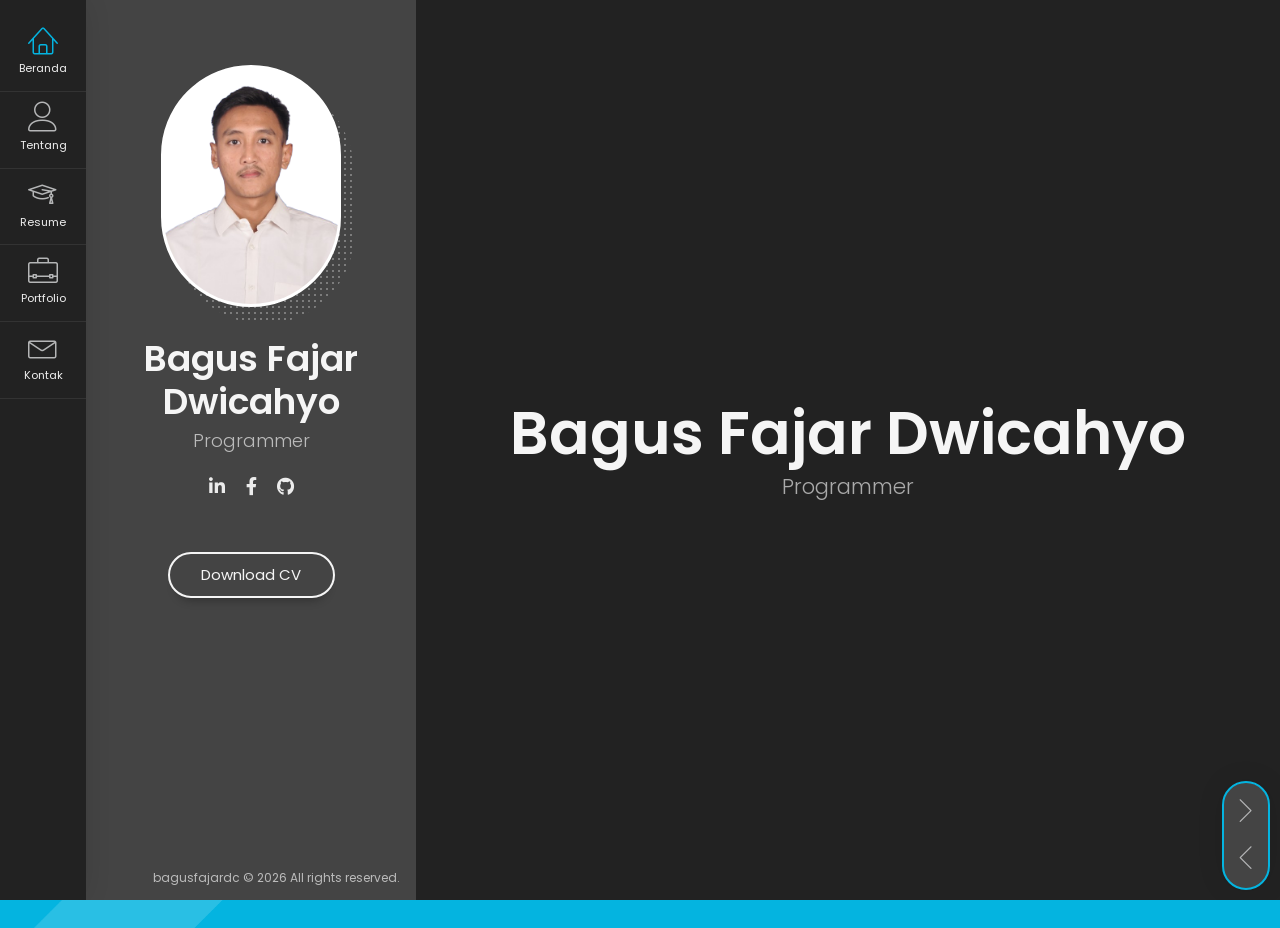
==== commit d44a8465: "perbaikan cv versi 2 (new)" ====
--- a/index.html
+++ b/index.html
@@ -1,376 +1,566 @@
 <!DOCTYPE html>
 <html lang="en" class="no-js">
-  <head>
-    <meta charset="UTF-8" />
-    <meta http-equiv="X-UA-Compatible" content="IE=edge"> 
-    <title>bagusfajardc | CV</title>
-    <meta name="viewport" content="width=device-width, initial-scale=1, maximum-scale=1" />
-    <meta name="description" content="bagusfajardc CV" />
-    <meta name="keywords" content="vcard, resposnive, retina, resume, jquery, css3, bootstrap, Material CV, portfolio" />
-    <meta name="author" content="lmpixels" />
-    <link rel="shortcut icon" href="favicon.ico">
-
-
-    <link rel="stylesheet" href="css/reset.css" type="text/css">
-    <link rel="stylesheet" href="css/bootstrap-grid.min.css" type="text/css">
-    <link rel="stylesheet" href="css/animations.css" type="text/css">
-    <link rel="stylesheet" href="css/perfect-scrollbar.css" type="text/css">
-    <link rel="stylesheet" href="css/owl.carousel.css" type="text/css">
-    <link rel="stylesheet" href="css/magnific-popup.css" type="text/css">
-    <link rel="stylesheet" href="css/main.css" type="text/css">
-  </head>
-
-  <body>
-    <!-- Animated Background -->
-    <div class="lm-animated-bg" style="background-image: url(img/main_bg.png);"></div>
-    <!-- /Animated Background -->
-
-    <!-- Loading animation -->
-    <div class="preloader">
-      <div class="preloader-animation">
-        <div class="preloader-spinner">
+
+<head>
+  <meta charset="UTF-8" />
+  <meta http-equiv="X-UA-Compatible" content="IE=edge">
+  <title>bagusfajardcwork | CV</title>
+  <meta name="viewport" content="width=device-width, initial-scale=1, maximum-scale=1" />
+  <meta name="description" content="bagusfajardcwork | CV" />
+  <meta name="keywords" content="vcard, resposnive, retina, resume, jquery, css3, bootstrap, Material CV, portfolio" />
+  <meta name="author" content="lmpixels" />
+  <link rel="shortcut icon" href="favicon.ico">
+
+
+  <link rel="stylesheet" href="css/reset.css" type="text/css">
+  <link rel="stylesheet" href="css/bootstrap-grid.min.css" type="text/css">
+  <link rel="stylesheet" href="css/animations.css" type="text/css">
+  <link rel="stylesheet" href="css/perfect-scrollbar.css" type="text/css">
+  <link rel="stylesheet" href="css/owl.carousel.css" type="text/css">
+  <link rel="stylesheet" href="css/magnific-popup.css" type="text/css">
+  <link rel="stylesheet" href="css/main.css" type="text/css">
+  <link rel="stylesheet" href="css/css-custom.css" type="text/css">
+</head>
+
+<body>
+  <!-- Animated Background -->
+  <div class="lm-animated-bg" style="background-image: url(img/main_bg.png);"></div>
+  <!-- /Animated Background -->
+
+  <!-- Loading animation -->
+  <div class="preloader">
+    <div class="preloader-animation">
+      <div class="preloader-spinner">
+      </div>
+    </div>
+  </div>
+  <!-- /Loading animation -->
+
+  <div class="page">
+    <div class="page-content">
+
+      <header id="site_header" class="header mobile-menu-hide">
+        <div class="header-content">
+          <div class="header-photo">
+            <img src="img/main_photo.png" alt="Bagus Fajar Dwicahyo">
+          </div>
+          <div class="header-titles">
+            <h2>Bagus Fajar Dwicahyo</h2>
+            <h4>Programmer</h4>
+          </div>
+        </div>
+
+        <ul class="main-menu">
+          <li class="active">
+            <a href="#home" class="nav-anim">
+              <span class="menu-icon lnr lnr-home"></span>
+              <span class="link-text">Beranda</span>
+            </a>
+          </li>
+          <li>
+            <a href="#about-me" class="nav-anim">
+              <span class="menu-icon lnr lnr-user"></span>
+              <span class="link-text">Tentang</span>
+            </a>
+          </li>
+          <li>
+            <a href="#resume" class="nav-anim">
+              <span class="menu-icon lnr lnr-graduation-hat"></span>
+              <span class="link-text">Resume</span>
+            </a>
+          </li>
+          <li>
+            <a href="#portfolio" class="nav-anim">
+              <span class="menu-icon lnr lnr-briefcase"></span>
+              <span class="link-text">Portfolio</span>
+            </a>
+          </li>
+
+          <li>
+            <a href="#contact" class="nav-anim">
+              <span class="menu-icon lnr lnr-envelope"></span>
+              <span class="link-text">Kontak</span>
+            </a>
+          </li>
+        </ul>
+
+        <div class="social-links">
+          <ul>
+            <li><a href="https://www.linkedin.com/in/bagusfajardc/" target="_blank"><i class="fab fa-linkedin-in"></i></a></li>
+            <li><a href="https://www.facebook.com/bagusfajardc" target="_blank"><i class="fab fa-facebook-f"></i></a></li>
+            <li><a href="https://github.com/bagusfajardcwork" target="_blank"><i class="fab fa-github"></i></a></li>
+          </ul>
+        </div>
+
+        <div class="header-buttons">
+          <a href="assets/pdf/CV - BagusFajarDwicahyo.pdf" target="_blank" class="btn btn-primary">Download CV</a>
+        </div>
+
+        <div class="copyrights" id="copyrights">yearNow</div>
+      </header>
+
+      <!-- Mobile Navigation -->
+      <div class="menu-toggle">
+        <span></span>
+        <span></span>
+        <span></span>
+      </div>
+      <!-- End Mobile Navigation -->
+
+      <!-- Arrows Nav -->
+      <div class="lmpixels-arrows-nav">
+        <div class="lmpixels-arrow-right"><i class="lnr lnr-chevron-right"></i></div>
+        <div class="lmpixels-arrow-left"><i class="lnr lnr-chevron-left"></i></div>
+      </div>
+      <!-- End Arrows Nav -->
+
+      <div class="content-area">
+        <div class="animated-sections">
+          <!-- Home Subpage -->
+          <section data-id="home" class="animated-section start-page">
+            <div class="section-content vcentered">
+
+              <div class="row">
+                <div class="col-sm-12 col-md-12 col-lg-12">
+                  <div class="title-block">
+                    <h2>Bagus Fajar Dwicahyo</h2>
+                    <div class="owl-carousel text-rotation">
+                      <div class="item">
+                        <div class="sp-subtitle">Programmer</div>
+                      </div>
+
+                      <!-- <div class="item">
+                        <div class="sp-subtitle">Frontend-developer</div>
+                      </div> -->
+
+                    </div>
+                  </div>
+                </div>
+              </div>
+
+            </div>
+          </section>
+          <!-- End of Home Subpage -->
+
+          <!-- About Me Subpage -->
+          <section data-id="about-me" class="animated-section">
+            <div class="section-content">
+              <div class="page-title">
+                <h2>Tentang <span>Saya</span></h2>
+              </div>
+
+              <!-- Personal Information -->
+              <div class="row">
+                <div class="col-xs-12 col-sm-7">
+                  <p class="text-justify">
+                    Halo, saya  Bagus Fajar Dwicahyo biasa dipanggil <strong> Bagus.</strong>
+                    Saya sudah beberapa tahun menjadi programmer baik frontend maupun backend. Saya juga terbiasa membuat query pada
+                    MySQL/PostgreSQL untuk pembuatan reporting sesuai dengan data yang ingin ditampilkan dengan menggunakan JasperReport
+                    sebagai tools yang digunakan.
+                  </p>
+                </div>
+
+                <div class="col-xs-12 col-sm-5">
+                  <div class="info-list">
+                    <ul>
+                      <li>
+                        <span class="title">Age</span>
+                        <span class="value" id="umur">hitungUmur</span>
+                      </li>
+                      
+                      <li>
+                        <span class="title">E-mail</span>
+                        <span class="value">bagusfajardcwork@gmail.com</span>
+                      </li>
+
+                      <li>
+                        <span class="title">Whatsapp</span>
+                        <span class="value">+62 851 6191 9679</span>
+                      </li>
+
+                    </ul>
+                  </div>
+                </div>
+              </div>
+              <!-- End of Personal Information -->
+
+              <div class="white-space-50"></div>
+
+              <!-- Keahlian -->
+              <div class="row">
+                <div class="col-xs-12 col-sm-12">
+                  <div class="block-title">
+                    <h3>Keahlian <span> <span class="menu-icon lnr lnr-pencil"></span> </span></h3>
+                  </div>
+                </div>
+              </div>
+
+              <div class="row justify-content-center">
+                <div class="col-xs-12 col-sm-6">
+                  <div class="col-inner">
+                    <div class="info-list-w-icon">
+                      <div class="info-block-w-icon">
+                        <div class="ci-icon">
+                          <i class="lnr lnr-file-add"></i>
+                        </div>
+                        <div class="ci-text text-justify">
+                          <h4>Reporting</h4>
+                          <p>Saya berpengalaman dalam pembuatan report atau laporan dengan menggunakan JasperReport, dengan layouting yang beragam untuk berbagai kebutuhan.</p>
+                        </div>
+                      </div>
+                      <div class="info-block-w-icon">
+                        <div class="ci-icon">
+                          <i class="lnr lnr-laptop-phone"></i>
+                        </div>
+                        <div class="ci-text text-justify">
+                          <h4>Pembuatan Website</h4>
+                          <p>Pernah membuat tampilan company profile dan berpengalaman membuat form untuk input user. Menggunakan VueJS / Javascript.</p>
+                        </div>
+                      </div>
+                    </div>
+                  </div>
+                </div>
+
+                <div class="col-xs-12 col-sm-6">
+                  <div class="col-inner">
+                    <div class="info-list-w-icon">
+                      <div class="info-block-w-icon">
+                        <div class="ci-icon">
+                          <i class="lnr lnr-database"></i>
+                        </div>
+                        <div class="ci-text">
+                          <h4>PostgreSQL / MySQL</h4>
+                          <p>Terbiasa dengan PostgreSQL atau MySQL untuk kebutuhan transaksi data dan pengambilan atau penarikan data untuk reporting yang akan ditampilkan sesuai kebutuhan.</p>
+                        </div>
+                      </div>
+                    </div>
+                  </div>
+                </div>
+
+              </div>
+              <!-- End of Keahlian -->
+
+            </div>
+          </section>
+          <!-- End of About Me Subpage -->
+
+          <!-- Resume Subpage -->
+          <section data-id="resume" class="animated-section">
+            <div class="section-content">
+              <div class="page-title">
+                <h2>Resume</h2>
+              </div>
+
+              <!-- Pendidikan & Pengalaman & Skills-->
+              <div class="row">
+
+                <!-- Pendidikan & Pengalaman -->
+                <div class="col-xs-12 col-sm-7">
+
+                  <div class="block-title">
+                    <h3>Pendidikan</h3>
+                  </div>
+
+                  <div class="timeline timeline-second-style clearfix">
+                    <div class="timeline-item clearfix">
+                      <div class="left-part">
+                        <h5 class="item-period">2015-2019</h5>
+                        <span class="item-company">Universitas</span>
+                      </div>
+                      <div class="divider"></div>
+                      <div class="right-part">
+                        <h4 class="item-title">Universitas Gunadarma - Teknik Informatika</h4>
+                        <p>IPK: 3.25</p>
+                      </div>
+                    </div>
+
+                    <div class="timeline-item clearfix">
+                      <div class="left-part">
+                        <h5 class="item-period">2012-2015</h5>
+                        <span class="item-company">Sekolah Menangan Atas</span>
+                      </div>
+                      <div class="divider"></div>
+                      <div class="right-part">
+                        <h4 class="item-title">SMA Sejahtera 1 Depok</h4>
+                      </div>
+                    </div>
+                  </div>
+
+                  <div class="white-space-50"></div>
+
+                  <div class="block-title">
+                    <h3>Pengalaman </h3>
+                  </div>
+
+                  <div class="timeline timeline-second-style clearfix">
+
+                    <div class="timeline-item clearfix">
+                      <div class="left-part">
+                        <h5 class="item-period">Feb. 2022 - Saat ini</h5>
+                        <span class="item-company">RSUP. FATMAWATI</span>
+                        <div class="row justify-content-center">
+                          <div class="col-12">
+                            <div class="card shadow-sm text-center p-3">
+                              <div class="logo-wrapper">
+                                <img src="img/logo/rsflogo.png" class="logo-img" alt="logo">
+                              </div>
+                            </div>
+                          </div>
+                        </div>
+                      </div>
+                      <div class="divider"></div>
+                      <div class="right-part">
+                        <h4 class="item-title">Programmer</h4>
+                        <p> <strong>Jobdesk :</strong></p>
+                        <p class="mb-0"><strong>1. </strong> Pengembangan Rekam Medis Elektronik SIMRSGOS2 (Development Internal),</p>
+                        <p class="mb-0"><strong>2. </strong> Pengambangan & pembuatan SISTEM INFORMASI MANAJEMEN RUMAH SAKIT FATMAWATI (SIMRSF),</p>
+                        <p class="mb-0"><strong>3. </strong> Pengembangan & pembuatan Website Fatmawati,</p>
+                        <p class="mb-0"><strong>4. </strong> Pembuatan design & query reporting di Rekam Medis Elektronik RS. Fatmawati.</p>
+                      </div>
+                    </div>
+
+                    <div class="timeline-item clearfix">
+                      <div class="left-part">
+                        <h5 class="item-period">Agt. 2020 - Agt. 2021</h5>
+                        <span class="item-company">PT. ALTRAK 1978</span>
+                        <div class="row justify-content-center">
+                          <div class="col-12">
+                            <div class="card shadow-sm text-center p-3">
+                              <div class="logo-wrapper">
+                                <img src="img/logo/altrak1978logo.png" class="logo-img" alt="logo">
+                              </div>
+                            </div>
+                          </div>
+                        </div>
+                      </div>
+                      <div class="divider"></div>
+                      <div class="right-part">
+                        <h4 class="item-title">Jr. Programmer</h4>
+                        <p> <strong>Jobdesk :</strong></p>
+                        <p class="mb-0"><strong>1. </strong> Bekerja sama dengan divisi marketing untuk pengembangan atau pembuatan company profile menggunakan PHP Native / HTML / CSS.</p>
+                      </div>
+                    </div>
+
+                  </div>
+
+                </div>
+                <!-- End Pendidikan & Pengalaman -->
+
+                <!-- Skills -->
+                <div class="col-xs-12 col-sm-5">
+
+                  <div class="white-space-10"></div>
+
+                  <!-- Knowledges -->
+                  <div class="block-title">
+                    <h3>Keterampilan / <span>Skills</span></h3>
+                  </div>
+
+                  <div class="container">
+                    <div class="row justify-content-center">
+                      
+                      <div class="col-6 col-sm-4 col-md-3 mb-3">
+                        <div class="card shadow-sm text-center p-3">
+                          <div class="logo-wrapper">
+                            <img src="img/logo/cilogo.png" class="logo-img" alt="logo">
+                          </div>
+                        </div>
+                      </div>
+
+                      <div class="col-6 col-sm-4 col-md-3 mb-3">
+                        <div class="card shadow-sm text-center p-3">
+                          <div class="logo-wrapper">
+                            <img src="img/logo/csslogo.png" class="logo-img" alt="logo">
+                          </div>
+                        </div>
+                      </div>
+
+                      <div class="col-6 col-sm-4 col-md-3 mb-3">
+                        <div class="card shadow-sm text-center p-3">
+                          <div class="logo-wrapper">
+                            <img src="img/logo/htmllogo.png" class="logo-img" alt="logo">
+                          </div>
+                        </div>
+                      </div>
+
+                      <div class="col-6 col-sm-4 col-md-3 mb-3">
+                        <div class="card shadow-sm text-center p-3">
+                          <div class="logo-wrapper">
+                            <img src="img/logo/jasperlogo.png" class="logo-img" alt="logo">
+                          </div>
+                        </div>
+                      </div>
+
+                      <div class="col-6 col-sm-4 col-md-3 mb-3">
+                        <div class="card shadow-sm text-center p-3">
+                          <div class="logo-wrapper">
+                            <img src="img/logo/jslogo.png" class="logo-img" alt="logo">
+                          </div>
+                        </div>
+                      </div>
+
+                      <div class="col-6 col-sm-4 col-md-3 mb-3">
+                        <div class="card shadow-sm text-center p-3">
+                          <div class="logo-wrapper">
+                            <img src="img/logo/laravellogo.png" class="logo-img" alt="logo">
+                          </div>
+                        </div>
+                      </div>
+
+                      <div class="col-6 col-sm-4 col-md-3 mb-3">
+                        <div class="card shadow-sm text-center p-3">
+                          <div class="logo-wrapper">
+                            <img src="img/logo/mysqllogo.png" class="logo-img" alt="logo">
+                          </div>
+                        </div>
+                      </div>
+
+                      <div class="col-6 col-sm-4 col-md-3 mb-3">
+                        <div class="card shadow-sm text-center p-3">
+                          <div class="logo-wrapper">
+                            <img src="img/logo/postgresqllogo.png" class="logo-img" alt="logo">
+                          </div>
+                        </div>
+                      </div>
+
+                      <div class="col-6 col-sm-4 col-md-3 mb-3">
+                        <div class="card shadow-sm text-center p-3">
+                          <div class="logo-wrapper">
+                            <img src="img/logo/reactlogo.png" class="logo-img" alt="logo">
+                          </div>
+                        </div>
+                      </div>
+
+                      <div class="col-6 col-sm-4 col-md-3 mb-3">
+                        <div class="card shadow-sm text-center p-3">
+                          <div class="logo-wrapper">
+                            <img src="img/logo/vuejslogo.png" class="logo-img" alt="logo">
+                          </div>
+                        </div>
+                      </div>
+
+                    </div>
+                  </div>
+
+                </div>
+                <!-- End of Skills -->
+
+              </div>
+              <!-- End Pendidikan & Pengalaman & Skills-->
+
+              <div class="white-space-50"></div>
+
+            </div>
+          </section>
+          <!-- End of Resume Subpage -->
+
+          <!-- Portfolio Subpage -->
+          <section data-id="portfolio" class="animated-section">
+            <div class="section-content">
+              <div class="page-title">
+                <h2>Portfolio</h2>
+              </div>
+
+              <div class="row">
+                <div class="col-xs-12 col-sm-12">
+
+                  <div class="lm-info-block gray-default">
+                    <i class="fas fa-link"></i>
+                    <h4>
+                      <a href="https://bagusfajardcwork.my.id" target="_blank">
+                        bagusfajardcwork.my.id
+                      </a>
+                    </h4>
+                    <span class="lm-info-block-value"></span>
+                    <span class="lm-info-block-text"></span>
+                  </div>
+
+                  <div class="lm-info-block gray-default">
+                    <i class="fas fa-link"></i>
+                    <h4>
+                      <a href="https://app-a.bagusfajardcwork.my.id" target="_blank">
+                        app-a.bagusfajardcwork.my.id
+                      </a>
+                    </h4>
+                    <span class="lm-info-block-value"></span>
+                    <span class="lm-info-block-text"></span>
+                  </div>
+
+                  <div class="page-title text-center">
+                    <h2>Coming Soon</h2>
+                  </div>
+
+                </div>
+              </div>
+
+            </div>
+          </section>
+          <!-- End of Portfolio Subpage -->
+
+          <!-- Contact Subpage -->
+          <section data-id="contact" class="animated-section">
+            <div class="section-content">
+              <div class="page-title">
+                <h2>Kontak</h2>
+              </div>
+
+              <div class="row">
+                <!-- Contact Info -->
+                <div class="col-xs-12 col-sm-12">
+
+                  <div class="lm-info-block gray-default">
+                    <i class="fab fa-whatsapp"></i>
+                    <h4>+62 851 6191 9679</h4>
+                    <span class="lm-info-block-value"></span>
+                    <span class="lm-info-block-text"></span>
+                  </div>
+
+                  <div class="lm-info-block gray-default">
+                    <i class="lnr lnr-envelope"></i>
+                    <h4>bagusfajardcwork@gmail.com</h4>
+                    <span class="lm-info-block-value"></span>
+                    <span class="lm-info-block-text"></span>
+                  </div>
+
+                  <div class="lm-info-block gray-default">
+                    <i class="lnr lnr-checkmark-circle"></i>
+                    <h4>Freelance Available</h4>
+                    <span class="lm-info-block-value"></span>
+                    <span class="lm-info-block-text"></span>
+                  </div>
+
+
+                </div>
+                <!-- End of Contact Info -->
+
+              </div>
+
+            </div>
+          </section>
+          <!-- End of Contact Subpage -->
         </div>
       </div>
+
     </div>
-    <!-- /Loading animation -->
-
-    <div class="page">
-      <div class="page-content">
-
-          <header id="site_header" class="header mobile-menu-hide">
-            <div class="header-content">
-              <div class="header-photo">
-                <img src="img/main_photo.png" alt="Alex Smith">
-              </div>
-              <div class="header-titles">
-                <h2>Bagus Fajar Dwicahyo</h2>
-                <h4>Programmer</h4>
-              </div>
-            </div>
-
-            <ul class="main-menu">
-              <li class="active">
-                <a href="#beranda" class="nav-anim">
-                  <span class="menu-icon lnr lnr-home"></span>
-                  <span class="link-text">Beranda</span>
-                </a>
-              </li>
-              <li>
-                <a href="#biodata" class="nav-anim">
-                  <span class="menu-icon lnr lnr-user"></span>
-                  <span class="link-text">Biodata</span>
-                </a>
-              </li>
-              <!-- <li>
-                <a href="#resume" class="nav-anim">
-                  <span class="menu-icon lnr lnr-graduation-hat"></span>
-                  <span class="link-text">Resume</span>
-                </a>
-              </li>
-              <li>
-                <a href="#portfolio" class="nav-anim">
-                  <span class="menu-icon lnr lnr-briefcase"></span>
-                  <span class="link-text">Portfolio</span>
-                </a>
-              </li>
-              <li>
-                <a href="#blog" class="nav-anim">
-                  <span class="menu-icon lnr lnr-book"></span>
-                  <span class="link-text">Blog</span>
-                </a>
-              </li>
-              <li>
-                <a href="#contact" class="nav-anim">
-                  <span class="menu-icon lnr lnr-envelope"></span>
-                  <span class="link-text">Contact</span>
-                </a>
-              </li> -->
-            </ul>
-
-            <!-- <div class="social-links">
-              <ul>
-                <li><a href="#" target="_blank"><i class="fab fa-linkedin-in"></i></a></li>
-                <li><a href="#" target="_blank"><i class="fab fa-facebook-f"></i></a></li>
-              </ul>
-            </div> -->
-
-            <div class="header-buttons">
-              <a href="./assets/pdf/CV - BagusFajarDwicahyo.pdf" target="_blank" class="btn btn-primary">Download CV</a>
-            </div>
-
-            <div class="copyrights">Made by bagusfajardc © 2025 All rights reserved.</div>
-          </header>
-
-          <!-- Mobile Navigation -->
-          <div class="menu-toggle">
-            <span></span>
-            <span></span>
-            <span></span>
-          </div>
-          <!-- End Mobile Navigation -->
-
-          <!-- Arrows Nav -->
-          <div class="lmpixels-arrows-nav">
-            <div class="lmpixels-arrow-right"><i class="lnr lnr-chevron-right"></i></div>
-            <div class="lmpixels-arrow-left"><i class="lnr lnr-chevron-left"></i></div>
-          </div>
-          <!-- End Arrows Nav -->
-
-          <div class="content-area">
-            <div class="animated-sections">
-              <!-- Beranda Subpage -->
-              <section data-id="beranda" class="animated-section start-page">
-                <div class="section-content vcentered">
-
-                    <div class="row">
-                      <div class="col-sm-12 col-md-12 col-lg-12">
-                        <div class="title-block">
-                          <h2>Bagus Fajar Dwicahyo</h2>
-                          <div class="owl-carousel text-rotation">                                    
-                            <div class="item">
-                              <div class="sp-subtitle">Programmer</div>
-                            </div>
-                            <div class="item">
-                              <div class="sp-subtitle">Frontend-developer</div>
-                            </div>
-                            <div class="item">
-                              <div class="sp-subtitle">Reporting</div>
-                            </div>
-                          </div>
-                        </div>
-                      </div>
-                    </div>
-
-                </div>
-              </section>
-              <!-- End of Beranda Subpage -->
-
-              <!-- Biodata Subpage -->
-              <section data-id="biodata" class="animated-section">
-                <div class="section-content">
-                  <div class="page-title">
-                    <h2>Mari lebih <span>Dekat</span></h2>
-                  </div>
-
-                  <!-- Personal Information -->
-                  <div class="row">
-                    <div class="col-xs-12 col-sm-7">
-                      <p class="text-justify">
-                        Halo, saya  Bagus Fajar Dwicahyo biasa dipanggil <strong> Bagus.</strong>
-                        Saya sudah beberapa tahun menjadi programmer baik frontend maupun backend. Saya juga terbiasa membuat query pada
-                        MySQL/PostgreSQL untuk pembuatan reporting sesuai dengan data yang ingin ditampilkan dengan menggunakan JasperReport
-                        sebagai tools yang digunakan.
-                    
-                      </p>
-                    </div>
-
-                    <div class="col-xs-12 col-sm-5">
-                      <div class="info-list">
-                        <ul>
-                          <li>
-                            <span class="title">Umur</span>
-                            <span class="value" id="umur">hitungUmur</span>
-                          </li>
-
-                          <li>
-                            <span class="title">e-mail</span>
-                            <span class="value">bagusfajardcwork@gmail.com</span>
-                          </li>
-
-                          <li>
-                            <span class="title">Whatsapp</span>
-                            <span class="value">+62 851 6191 9679</span>
-                          </li>
-                        </ul>
-                      </div>
-                    </div>
-                  </div>
-                  <!-- End of Personal Information -->
-
-                  <div class="white-space-30"></div>
-                  
-                  <!-- Pendidikan -->
-                  <div class="row">
-                    <div class="col-xs-12 col-sm-12">
-                      <div class="block-title">
-                        <h3>Pendidikan <span> <span class="menu-icon lnr lnr-graduation-hat"></span></span></h3>
-                      </div>
-                    </div>
-                  </div>
-                  
-                  <div class="row">
-                    <div class="col-xs-12 col-sm-12">
-                      <div class="timeline timeline-second-style clearfix">
-                        <div class="timeline-item clearfix">
-                          <div class="timeline-item clearfix">
-                            <div class="left-part">
-                              <h5 class="item-period">2015-2019</h5>
-                              <span class="item-company">Universitas</span>
-                            </div>
-                            <div class="divider"></div>
-                            <div class="right-part">
-                              <h4 class="item-title">Universitas Gunadarma - Teknik Informatika</h4>
-                              <p>IPK : 3.25</p>
-                            </div>
-                          </div>
-                          <div class="timeline-item clearfix">
-                            <div class="left-part">
-                              <h5 class="item-period">2012-2015</h5>
-                              <span class="item-company">Sekolah Menengah Atas</span>
-                            </div>
-                            <div class="divider"></div>
-                            <div class="right-part">
-                              <h4 class="item-title">SMA Sejahtera 1 Depok - IPA</h4>
-                            </div>
-                          </div>
-                          <div class="timeline-item clearfix">
-                            <div class="left-part">
-                              <h5 class="item-period">2009-2012</h5>
-                              <span class="item-company">Sekolah Menengah Pertama</span>
-                            </div>
-                            <div class="divider"></div>
-                            <div class="right-part">
-                              <h4 class="item-title">SMPN 253 Jakarta</h4>
-                            </div>
-                          </div>
-                        </div>
-                      </div>
-                    </div>
-                  </div>
-                  <!-- End of Pendidikan -->
-
-                  <div class="white-space-30"></div>
-
-                  <!-- Keahlian -->
-                  <div class="row">
-                    <div class="col-xs-12 col-sm-12">
-                      <div class="block-title">
-                        <h3>Keahlian <span> <span class="menu-icon lnr lnr-pencil"></span> </span></h3>
-                      </div>
-                    </div>
-                  </div>
-
-
-                  <div class="row justify-content-center">
-                    <div class="col-xs-12 col-sm-6">
-                      <div class="col-inner">
-                        <div class="info-list-w-icon">
-                          <div class="info-block-w-icon">
-                            <div class="ci-icon">
-                              <i class="lnr lnr-file-add"></i>
-                            </div>
-                            <div class="ci-text text-justify">
-                              <h4>Reporting</h4>
-                              <p>Saya berpengalaman dalam pembuatan report atau laporan dengan menggunakan JasperReport, dengan layouting yang beragam untuk berbagai kebutuhan.</p>
-                            </div>
-                          </div>
-                          <div class="info-block-w-icon">
-                            <div class="ci-icon">
-                              <i class="lnr lnr-laptop-phone"></i>
-                            </div>
-                            <div class="ci-text text-justify">
-                              <h4>Web Design</h4>
-                              <p>Pernah membuat tampilan company profile dan berpengalaman membuat form untuk input user. Menggunakan VueJS / Javascript.</p>
-                            </div>
-                          </div>
-                        </div>
-                      </div>
-                    </div>
-
-                    <div class="col-xs-12 col-sm-6">
-                      <div class="col-inner">
-                        <div class="info-list-w-icon">
-                          <div class="info-block-w-icon">
-                            <div class="ci-icon">
-                              <i class="lnr lnr-database"></i>
-                            </div>
-                            <div class="ci-text">
-                              <h4>PosgreSQL / MySQL</h4>
-                              <p>Terbiasa dengan PostgreSQL atau MySQL untuk kebutuhan transaksi data dan pengambilan atau penarikan data untuk reporting yang akan ditampilkan sesuai kebutuhan.</p>
-                            </div>
-                          </div>
-                        </div>
-                      </div>
-                    </div>
-
-                  </div>
-                  <!-- End of Keahlian -->
-
-                  <div class="white-space-10"></div>
-
-                  <!-- Pengalaman Bekerja -->
-
-                  <div class="row">
-                    <div class="col-xs-12 col-sm-12">
-                      <div class="block-title">
-                        <h3>Pengalaman<span> Bekerja <span class="menu-icon lnr lnr-briefcase"></span></span></h3>
-                      </div>
-                    </div>
-                  </div>
-
-                  <div class="row">
-                    <div class="col-xs-12 col-sm-12">
-                      <div class="timeline timeline-second-style clearfix">
-                        <div class="timeline-item clearfix">
-                          <div class="timeline-item clearfix">
-                            <div class="left-part">
-                              <h5 class="item-period">Feb. 2022 - Sekarang</h5>
-                              <span class="item-company">Programmer</span>
-                            </div>
-                            <div class="divider"></div>
-                            <div class="right-part">
-                              <h4 class="item-title">Universitas Gunadarma - Teknik Informatika</h4>
-                              <p>Jobdesk :</p>
-                              <p>1. Pengembangan Rekam Medis Elektronik (RME) SIMRSGOS2 (Development Internal),</p>
-                              <p>2. Pengambangan dan pembuatan SIMRSF ( RME Internal Fatmawati),</p>
-                              <p>3. Pengembangan Website Fatmawati,</p>
-                              <p>4. Pembuatan design dan query reporting atau cetakan di RME RS. Fatmawati.</p>
-                            </div>
-                          </div>
-                          <div class="timeline-item clearfix">
-                            <div class="left-part">
-                              <h5 class="item-period">Agt. 2020 - Agt. 2021</h5>
-                              <span class="item-company">Jr. Programmer</span>
-                            </div>
-                            <div class="divider"></div>
-                            <div class="right-part">
-                              <h4 class="item-title">PT. ALTRAK 1978</h4>
-                              <p>Jobdesk :</p>
-                              <p>1. Bekerja sama dengan divisi marketing untuk pengembangan atau pembuatan company profile menggunakan PHP / HTML / CSS.</p>
-                            </div>
-                          </div>
-                        </div>
-                      </div>
-                    </div>
-                  </div>
-
-                  <!-- End Pengalaman Bekerja -->
-
-                </div>
-              </section>
-              <!-- End of Biodata Subpage -->
-
-            </div>
-          </div>
-
-      </div>
-    </div>
-
-    <script src="js/jquery.min.js"></script>
-    <script src="js/modernizr.custom.js"></script>
-    <script src="js/animating.js"></script>
-
-    <script src="js/imagesloaded.pkgd.min.js"></script>
-    <!-- <script src='https://www.google.com/recaptcha/api.js'></script> -->
-
-    <script src='js/perfect-scrollbar.min.js'></script>
-    <script src='js/jquery.shuffle.min.js'></script>
-    <script src='js/masonry.pkgd.min.js'></script>
-    <script src='js/owl.carousel.min.js'></script>
-    <script src="js/jquery.magnific-popup.min.js"></script>
-
-    <!-- <script src="js/validator.js"></script> -->
-    <script src="js/main.js"></script>
-    <script src="js/custom-function.js"></script>
-  </body>
-</html>
+  </div>
+
+  <script src="js/jquery.min.js"></script>
+  <script src="js/modernizr.custom.js"></script>
+  <script src="js/animating.js"></script>
+
+  <script src="js/imagesloaded.pkgd.min.js"></script>
+  <script src='https://www.google.com/recaptcha/api.js'></script>
+
+  <script src='js/perfect-scrollbar.min.js'></script>
+  <script src='js/jquery.shuffle.min.js'></script>
+  <script src='js/masonry.pkgd.min.js'></script>
+  <script src='js/owl.carousel.min.js'></script>
+  <script src="js/jquery.magnific-popup.min.js"></script>
+
+  <script src="js/custom-function.js"></script>
+
+  <script src="js/validator.js"></script>
+  <script src="js/main.js"></script>
+</body>
+
+</html>
--- a/css/main.css
+++ b/css/main.css
@@ -15,7 +15,8 @@
 7. Single Page (Blog Posts, 404 etc.)
 8. Media Queries
 9. Pricing
-10. Updates
+10. Full Width Styles
+11. Updates
 ------------------------------------------------------------ */
 
 /* ------------------------------------------------------------
@@ -43,7 +44,7 @@
 }
 
 body {
-  background-color: #fcefde;
+  background-color: #04b4e0;
   margin: 0;
   width: 100%;
   height: 100%;
@@ -52,7 +53,7 @@
   font-family: 'Poppins', Helvetica, sans-serif;
   line-height: 1.65em;
   overflow: hidden;
-  color: #555;
+  color: #d5d5d5;
   background-repeat: no-repeat;
   background-position: center;
   background-position: 50% 50%;
@@ -60,7 +61,7 @@
 }
 
 h1, h2, h3, h4, h5, h6 {
-  color: #222;
+  color: #eee;
   font-family: 'Poppins', Helvetica, sans-serif;
   font-weight: 600;
 }
@@ -124,8 +125,7 @@
   min-height: 80vh;
   margin: 10vh auto;
   padding: 0;
-  background: -webkit-gradient(linear, left top, left bottom, from(#fe6d72), to(#fea621));
-  background: linear-gradient(#fe6d72, #fea621);
+  background-color: #444;
   -webkit-box-shadow: 0 0 100px -5px rgba(0,0,0,.25);
   -moz-box-shadow: 0 0 100px -5px rgba(0,0,0,.25);
   box-shadow: 0 0 100px -5px rgba(0,0,0,.25);
@@ -151,10 +151,10 @@
   line-height: 1.2;
   border: 0;
   outline: 0;
-  border: 2px solid #fea621;
-  color: #222;
+  border: 2px solid #04b4e0;
+  color: #f5f5f5;
   text-shadow: none;
-  background-color: #fff;
+  background-color: transparent;
   border-radius: 30px;
   font-family: 'Poppins', Helvetica, sans-serif;
   -webkit-transition: all 0.3s ease-in-out;
@@ -162,7 +162,7 @@
   -o-transition: all 0.3s ease-in-out;
   -ms-transition: all 0.3s ease-in-out;
   transition: all 0.3s ease-in-out;
-  box-shadow: 0px 10px 10px -8px rgba(0,0,0,.22);
+  box-shadow: 0px 10px 10px -8px rgba(0,0,0,.3);
 }
 
 .btn-primary:last-child,
@@ -182,16 +182,16 @@
 input[type="button"]:focus,
 input[type="submit"]:hover,
 input[type="submit"]:focus {
-  background-color: #fea621;
+  background-color: #04b4e0;
   color: #fff;
-  border: 2px solid #fea621;
+  border: 2px solid #04b4e0;
 }
 
 .btn-secondary {
   border-color: #d5d5d5;
-  background-color: #fff;
-  box-shadow: 0px 10px 10px -8px #d5d5d5;
-  color: #666;
+  background-color: transparent;
+  box-shadow: 0px 10px 10px -8px rgba(0,0,0,.3);
+  color: #f5f5f5;
 }
 
 .btn-secondary:hover,
@@ -225,7 +225,7 @@
   width: 100%;
   height: 100%;
   z-index: 9999;
-  background: #fff;
+  background: #222;
 }
 
 .preloader-animation {
@@ -244,7 +244,7 @@
   width: 52px;
   height: 52px;
   margin: 100px auto;
-  background-color: #fea621;
+  background-color: #04b4e0;
 
   border-radius: 100%;  
   -webkit-animation: sk-scaleout 1.0s infinite ease-in-out;
@@ -285,7 +285,7 @@
     max-height: 80vh;
     min-height: inherit;
     text-align: center;
-    padding: 70px 30px 45px;
+    padding: 65px 30px 45px;
     overflow: auto;
   }
 
@@ -299,7 +299,7 @@
     padding: 15px 0;
     width: 70px;
     right: -90px;
-    background-color: #fff;
+    background-color: #444;
     border-radius: 35px;
     z-index: 999;
     list-style: none;
@@ -324,7 +324,7 @@
   ul.main-menu a.active,
   ul.main-menu a:focus,
   ul.main-menu a:hover {
-    color: #fea621;
+    color: #04b4e0;
   }
 
   ul.main-menu .menu-icon {
@@ -339,7 +339,7 @@
     opacity: 0;
     color: #fff;
     padding: 2px 10px;
-    background-color: #fea621;
+    background-color: #04b4e0;
     white-space: nowrap;
     right: 0;
     top: -50%;
@@ -367,7 +367,7 @@
   padding: 10px 0;
   width: 60px;
   right: -80px;
-  background-color: #fff;
+  background-color: #444;
   border-radius: 35px;
   z-index: 98;
   list-style: none;
@@ -392,7 +392,7 @@
 }
 
 .lmpixels-arrows-nav div:hover {
-  color: #fea621;
+  color: #04b4e0;
 }
 /* --- End LMPixels Arrow Nav --- */
 
@@ -431,7 +431,7 @@
 .header-titles h2 {
   font-size: 36px;
   font-weight: 600;
-  color: #fff;
+  color: #f5f5f5;
   margin: 5px 0 7px;
   line-height: 1.2em;
 } 
@@ -439,7 +439,7 @@
 .header-titles h4 {
   font-size: 18px;
   font-weight: 300;
-  color: #fff;
+  color: #bbb;
   margin: 5px 0;
   line-height: 1.2em;
 }
@@ -483,18 +483,18 @@
 
 .header-buttons .btn-primary {
   background-color: transparent;
-  color: #fff;
-  border-color: #fff;
+  color: #f5f5f5;
+  border-color: #f5f5f5;
 }
 
 .header-buttons .btn-primary:hover {
   background-color: #fff;
-  color: #fea621;
+  color: #04b4e0;
   border-color: #fff;
 }
 
 .header .copyrights {
-  color: #fff;
+  color: #bbb;
   width: 380px;
   position: absolute;
   bottom: 0;
@@ -551,7 +551,7 @@
 }
 
 .section-content {
-  background-color: #fff;
+  background-color: #222;
   padding: 60px;
   position: relative;
   height: auto;
@@ -567,7 +567,7 @@
 
 .single-page-content {
   position: absolute;
-  background-color: #fff;
+  background-color: #222;
   height: 100%;
   width: 100%;
   border-radius: 30px;
@@ -595,8 +595,12 @@
   background-color: #b5b6b7;
 }
 
+.ps:hover>.ps__scrollbar-y-rail:hover {
+  background-color: #444;
+}
+
 .ps:hover>.ps__scrollbar-y-rail:hover>.ps__scrollbar-y {
-    background-color: #fea621;
+    background-color: #04b4e0;
 }
 
 .ps>.ps__scrollbar-y-rail {
@@ -608,6 +612,14 @@
 .ps.ps--in-scrolling.ps--y>.ps__scrollbar-y-rail>.ps__scrollbar-y {
     width: 8px;
 }
+
+.ps:hover.ps--in-scrolling.ps--y>.ps__scrollbar-y-rail {
+  background-color: #555;
+}
+
+.ps:hover.ps--in-scrolling.ps--y>.ps__scrollbar-y-rail>.ps__scrollbar-y {
+  background-color: #04b4e0;
+}
 /* --- End Custom ScrollBar Customization --- */
 
 .page-title {
@@ -625,7 +637,7 @@
 }
 
 .page-title h2 span {
-  color: #fea621;
+  color: #04b4e0;
 }
 
 .page-title:after {
@@ -636,9 +648,9 @@
   content: '';
   height: 30px;
   width: 50px;
-  background-image: -webkit-repeating-radial-gradient(center center, #fea621, #fea621 1px, transparent 0px, transparent 100%);
-  background-image: -moz-repeating-radial-gradient(center center, #fea621, #fea621 1px, transparent 0px, transparent 100%);
-  background-image: -ms-repeating-radial-gradient(center center, #fea621, #fea621 1px, transparent 0px, transparent 100%);
+  background-image: -webkit-repeating-radial-gradient(center center, #04b4e0, #04b4e0 1px, transparent 0px, transparent 100%);
+  background-image: -moz-repeating-radial-gradient(center center, #04b4e0, #04b4e0 1px, transparent 0px, transparent 100%);
+  background-image: -ms-repeating-radial-gradient(center center, #04b4e0, #04b4e0 1px, transparent 0px, transparent 100%);
   -webkit-background-size: 6px 6px;
   -moz-background-size: 6px 6px;
   background-size: 6px 6px;
@@ -664,7 +676,7 @@
 input[type="password"],
 input[type="text"] {
   position: relative;
-  border: 2px solid #d5d6d7;
+  border: 2px solid #999;
   border-radius: 5px;
   display: block;
   font-size: 1em;
@@ -699,7 +711,7 @@
   top: 0;
   opacity: 0;
   background: transparent;
-  border: 2px solid #fea621;
+  border: 2px solid #04b4e0;
   border-right-width: 0;
   height: 100%;
   -webkit-transition: all 0.3s ease-in-out;
@@ -770,7 +782,7 @@
 }
 
 .form-group-with-icon.form-group-focus i {
-  color: #fea621;
+  color: #04b4e0;
 }
 
 .form-group.form-group-w-checkbox {
@@ -824,7 +836,7 @@
 
 .form-group .form-control:focus ~ label,
 .form-group.form-group-focus .form-control ~ label {
-  color: #fea621;
+  color: #04b4e0;
   top: -20px;
   left: 0;
   z-index: 1;
@@ -859,7 +871,7 @@
 }
 
 .block-title h3 span {
-  color: #fea621;
+  color: #04b4e0;
 }
 
 .block-title:after {
@@ -870,9 +882,9 @@
   content: '';
   height: 20px;
   width: 30px;
-  background-image: -webkit-repeating-radial-gradient(center center, #fea621, #fea621 1px, transparent 0px, transparent 100%);
-  background-image: -moz-repeating-radial-gradient(center center, #fea621, #fea621 1px, transparent 0px, transparent 100%);
-  background-image: -ms-repeating-radial-gradient(center center, #fea621, #fea621 1px, transparent 0px, transparent 100%);
+  background-image: -webkit-repeating-radial-gradient(center center, #04b4e0, #04b4e0 1px, transparent 0px, transparent 100%);
+  background-image: -moz-repeating-radial-gradient(center center, #04b4e0, #04b4e0 1px, transparent 0px, transparent 100%);
+  background-image: -ms-repeating-radial-gradient(center center, #04b4e0, #04b4e0 1px, transparent 0px, transparent 100%);
   -webkit-background-size: 6px 6px;
   -moz-background-size: 6px 6px;
   background-size: 6px 6px;
@@ -921,7 +933,7 @@
 }
 
 .info-list .title {
-  color: #fea621;
+  color: #04b4e0;
   margin-right: 5px;
   font-weight: 600;
 }
@@ -949,7 +961,7 @@
 .info-block-w-icon i {
   position: relative;
   font-size: 42px;
-  color: #fea621;
+  color: #04b4e0;
   opacity: .7;
 }
 /* --- End Info block with Icon --- */
@@ -961,9 +973,9 @@
   width: 100%;
   display: block;
   margin: 0 0 15px 0;
-  background-color: #fcfcfc;
+  background-color: #333;
   padding: 20px 10px;
-  border: 1px solid #e5e5e5;
+  border: 1px solid #444;
   -webkit-box-shadow: none;
   -moz-box-shadow: none;
   box-shadow: none;
@@ -978,7 +990,7 @@
 .lm-info-block i {
   position: relative;
   font-size: 33px;
-  color: #fea621;
+  color: #04b4e0;
   z-index: 1;
 }
 
@@ -993,7 +1005,7 @@
   font-weight: 400;
   display: block;
   margin: 10px 0;
-  color: #fea621;
+  color: #04b4e0;
 }
 
 
@@ -1006,7 +1018,7 @@
 /* --- Testimonials --- */
 .testimonial {
   text-align: center;
-  border: 2px solid #e5e6e7;
+  border: 2px solid #444;
   border-radius: 20px;
   margin: 45px 2px 10px;
   padding: 0 25px 15px 25px;
@@ -1037,7 +1049,7 @@
   font-size: 30px;
   right: 0;
   top: 7px;
-  color: #fea621;
+  color: #04b4e0;
   opacity: .5;
 }
 
@@ -1088,8 +1100,8 @@
 .clients.owl-carousel .owl-nav .owl-next {
   position: relative;
   display: inline-block;
-  background-color: #fff;
-  border: 1px solid #e5e5e5;
+  background-color: #444;
+  border: 1px solid #444;
   border-radius: 5px;
   -webkit-transition-duration: 0.2s;
   transition-duration: 0.2s;
@@ -1102,7 +1114,7 @@
   font-style: normal;
   font-variant: normal;
   text-rendering: auto;
-  color: #666;
+  color: #d5d5d5;
 }
 
 .testimonials.owl-carousel .owl-nav .owl-prev,
@@ -1140,8 +1152,8 @@
 .testimonials.owl-carousel .owl-nav .owl-next:hover,
 .clients.owl-carousel .owl-nav .owl-prev:hover,
 .clients.owl-carousel .owl-nav .owl-next:hover {
-    background-color: #fea621;
-    border-color: #fea621;
+    background-color: #04b4e0;
+    border-color: #04b4e0;
     color: #fff;
 }
 /* --- End of Sliders Nav --- */
@@ -1189,7 +1201,7 @@
   left: 30%;
   bottom: 0;
   width: 1px;
-  background-color: #eee;
+  background-color: #444;
 }
 
 .timeline-second-style .divider:before {
@@ -1202,7 +1214,7 @@
   position: absolute;
   margin-left: -8px;
   border-radius: 10px;
-  background-color: #fea621;
+  background-color: #04b4e0;
   opacity: .25;
   z-index: 0;
 }
@@ -1215,9 +1227,9 @@
   width: 9px;
   height: 9px;
   margin-left: -4px;
-  background-color: #fff;
+  background-color: #222;
   border-radius: 5px;
-  border: 2px solid #fea621;
+  border: 2px solid #04b4e0;
   z-index: 1;
 }
 
@@ -1227,6 +1239,7 @@
 }
 
 .timeline-second-style .item-period {
+  color: #aaa;
   margin: 3px 0;
   font-size: 14px;
   line-height: 1.4em;
@@ -1272,8 +1285,8 @@
 .skills-second-style .skill-container {
   position: relative;
   display: inline-block;
-  background-color: #fff;
-  border: 1px solid #fea621;
+  background-color: #222;
+  border: 1px solid #04b4e0;
   -moz-border-radius: 8px;
   -webkit-border-radius: 8px;
   border-radius: 8px;
@@ -1288,7 +1301,7 @@
 .skills-second-style .skill-container:before {
   content: '';
   position: absolute;
-  background-color: #fea621;
+  background-color: #04b4e0;
 }
 
 .skills-second-style .skill-value {
@@ -1301,8 +1314,8 @@
 }
 
 .skills-second-style .skill-percentage {
-  background-color: #fea621;
-  border: 2px solid #fff;
+  background-color: #04b4e0;
+  border: 2px solid #222;
   -moz-border-radius: 9px;
   -webkit-border-radius: 9px;
   border-radius: 9px;
@@ -1376,7 +1389,7 @@
 
 .knowledges li {;
   display: inline-block;
-  background-color: #fea621;
+  background-color: #04b4e0;
   border-radius: 3px;
   color: #fff;
   padding: 1px 10px;
@@ -1391,7 +1404,7 @@
   display: table;
   table-layout: fixed;
   width: 100%;
-  border: 2px solid #e5e5e5;
+  border: 2px solid #444;
   border-radius: 8px;
   margin-bottom: 20px;
   -webkit-transition: all 2s ease-in-out;
@@ -1405,7 +1418,7 @@
   display: table-cell;
   width: 120px;
   height: 100%;
-  background-color: #f5f5f5;
+  background-color: #444;
   padding: 25px;
   vertical-align: middle;
   border-top-left-radius: 6px;
@@ -1491,7 +1504,7 @@
 }
 
 .portfolio-filters li a {
-  color: #666;
+  color: #aaa;
   cursor: pointer;
 }
 
@@ -1607,8 +1620,8 @@
   opacity: 0;
   width: 30px;
   height: 30px;
-  background-color: #fff;
-  color: #fea621;
+  background-color: #222;
+  color: #04b4e0;
   text-align: center;
   line-height: 30px;
   -webkit-transition: all 0.3s ease-in-out;
@@ -1628,8 +1641,8 @@
 .portfolio-grid figure .category {
   display: inline-block;
   padding: 2px 7px;
-  background-color: #fff;
-  color: #222;
+  background-color: #222;
+  color: #f5f5f5;
   font-size: 11px;
   line-height: 1.2em;
   top: 15px;
@@ -1676,7 +1689,7 @@
   display: block;
   position: relative;
   padding: 0;
-  background: #fff;
+  background: #444;
 }
 
 .blog-card .post-image {
@@ -1708,7 +1721,7 @@
 
 .blog-card .post-info {
   padding: 1em 1.4em 1.4em;
-  border: 1px solid #f5f5f5;
+  border: 1px solid #444;
   border-top: 0;
 }
 
@@ -1735,7 +1748,7 @@
 
 .blog-card .post-date {
   display: inline-block;
-  color: #888;
+  color: #aaa;
   font-size: 11px;
   line-height: 1.1em;
   font-weight: 300;
@@ -1837,7 +1850,7 @@
 .ajax-page-content {
   height: 100%;
   overflow: auto;
-  background-color: #fff;
+  background-color: #222;
 }
 
 .ajax-page-wrapper {
@@ -1861,12 +1874,12 @@
   height: 40px;
   width: 40px;
   text-align: center;
-  color: #888;
-  background-color: #eee;
+  color: #b5b5b5;
+  background-color: #444;
 }
 
 .ajax-page-nav > div.nav-item a:hover {
-  background-color: #fea621;
+  background-color: #04b4e0;
   color: #fff;
 }
 
@@ -1906,7 +1919,7 @@
   display: block;
   position: relative;
   padding: 20px 25px 25px;
-  background-color: #fcfcfc;
+  background-color: #333;
 }
 
 .ajax-page-wrapper .block-title h3 {
@@ -1925,7 +1938,7 @@
 }
 
 .project-general-info .fa {
-  color: #fea621;
+  color: #04b4e0;
   margin-right: 5px;
 }
 
@@ -1944,9 +1957,9 @@
   padding: 0;
   width: 28px;
   height: 28px;
-  color: #888;
-  background-color: #fff;
-  border: 1px solid #e5e5e5;
+  color: #b5b5b5;
+  background-color: #222;
+  border: 1px solid #222;
   text-align: center;
   border-radius: 0;
 }
@@ -1957,8 +1970,8 @@
 
 .share-buttons a:hover {
   color: #fff;
-  background-color: #fea621;
-  border-color: #fea621;
+  background-color: #04b4e0;
+  border-color: #04b4e0;
 }
 
 .share-buttons a:last-child {
@@ -1994,11 +2007,11 @@
   display: inline-block;
   font-size: 12px;
   line-height: 1.5em;
-  color: #666;
+  color: #e5e5e5;
   padding: 2px 7px;
-  background-color: #fff;
+  background-color: #444;
   border-radius: 3px;
-  border: 1px solid #e5e5e5;
+  border: 1px solid #444;
   margin: 3px 2px 2px;
 }
 
@@ -2166,7 +2179,7 @@
   margin-right: 40px;
   padding-left: 30px;
   padding-right: 30px;
-  background-color: #fff;
+  background-color: #222;
   z-index: 1;
 }
 
@@ -2183,7 +2196,7 @@
 }
 
 .entry-meta a {
-  color: #9e9e9e;
+  color: #b5b5b5;
 }
 
 .entry-title {
@@ -2195,8 +2208,8 @@
 .entry-meta.entry-meta-bottom {
   display: inline-block;
   width: 100%;
-  background-color: #fcfcfc;
-  border: 1px solid #eee;
+  background-color: #333;
+  border: 1px solid #444;
   padding: 0 10px;
   margin: 30px 0 0;
 }
@@ -2283,7 +2296,7 @@
     top: 0;
     right: 0;
     bottom: 0;
-    background-color: #fea621;
+    background-color: #444;
     z-index: 99;
     padding: 30px 30px 10px 30px;
     text-align: center;
@@ -2383,7 +2396,7 @@
     height: 48px;
     line-height: 46px;
     text-align: center;
-    background-color: #fea621;
+    background-color: #04b4e0;
     right: 10px;
     font-size: 19px;
     top: 10px;
@@ -2467,12 +2480,12 @@
   }
 
   .lmpixels-arrows-nav {
-    background-color: rgba(255,255,255,.6);
+    background-color: rgba(0,0,0,.6);
     width: 48px;
     right: 10px;
     bottom: 10px;
     padding: 5px 0;
-    border: 2px solid #fea621;
+    border: 2px solid #04b4e0;
   }
 
   .lmpixels-arrows-nav div {
@@ -2618,8 +2631,8 @@
 ============================================================================= */
 /* Pricing */
 .fw-pricing .fw-package {
-  background-color: #fff;
-  border: 2px solid #e5e5e5;
+  background-color: #333;
+  border: 2px solid #444;
   border-radius: 15px;
   padding: 30px 30px;
   margin-bottom: 10px;
@@ -2663,7 +2676,7 @@
   content: '';
   height: 2px;
   margin-top: 0;
-  background-color: #fea621;
+  background-color: #04b4e0;
   position: absolute;
   left: 0;
   bottom: -3px;
@@ -2677,7 +2690,7 @@
 .fw-pricing .fw-pricing-row span {
   display: block;
   line-height: 1;
-  color: #333;
+  color: #f5f5f5;
   font-size: 42px;
 }
 
@@ -2738,7 +2751,83 @@
 
 
 /* ============================================================================= 
-10. Updates
+10. Full Width Styles
+============================================================================= */
+@media only screen and (min-width: 1300px) {
+  .header {
+    max-width: 420px;
+  }
+  .content-area {
+    max-width: calc(100% - 420px);
+  }
+
+  .header .copyrights {
+    width: 420px;
+  }
+}
+@media only screen and (min-width: 1025px) {
+  .header {
+    max-height: 100%;
+  }
+  ul.main-menu {
+    background-color: #222;
+    width: 86px;
+    left: -86px;
+    right: auto;
+    top: 0;
+    bottom: 0;
+    border-radius: 0;
+  }
+  ul.main-menu a {
+    border-bottom: 1px solid #333;
+  }
+  .page-content {
+    max-width: 100%;
+    min-height: 100%;
+    margin: 0 auto;
+    border-radius: 0;
+  }
+  .page {
+    padding-left: 86px;
+    padding-right: 0;
+  }
+  .animated-section, .single-page-content {
+    border-radius: 0;
+  }
+  ul.main-menu .link-text {
+    position: relative;
+    left: 0;
+    right: 0;
+    right: auto;
+    visibility: visible;
+    opacity: 1;
+    color: #eee;
+    font-size: 11px;
+    padding: 8px 0 5px;
+    background: transparent;
+    box-shadow: none;
+  }
+  ul.main-menu a:hover .link-text {
+    left: 0;
+    right: 0;
+  }
+  .lmpixels-arrows-nav {
+    background-color: #444;
+    width: 48px;
+    right: 10px;
+    bottom: 10px;
+    padding: 5px 0;
+    border: 2px solid #04b4e0;
+  }
+}
+.home-page-first-style {
+  min-height: calc(100vh - 140px) !important;
+}
+
+
+
+/* ============================================================================= 
+11. Updates
 ============================================================================= */
 
 /* v1.1 */
@@ -2807,6 +2896,7 @@
 }
 
 .title-block h2 {
+  color: #f5f5f5;
   font-size: 60px;
   line-height: 74px;
   margin: 0;
@@ -2814,7 +2904,7 @@
 }
 
 .title-block .sp-subtitle {
-  color: #888;
+  color: #aaa;
   font-size: 21px;
   font-weight: 300;
   margin: 5px 0;
@@ -2844,9 +2934,9 @@
   width: 100%;
   display: block;
   margin: 0 0 15px;
-  background: #fff;
+  background: #333;
   padding: 25px 10px 15px;
-  border: 2px solid #e5e5e5;
+  border: 2px solid #444;
   border-radius: 10px;
   -webkit-box-shadow: none;
   -moz-box-shadow: none;
@@ -2882,7 +2972,7 @@
 .fun-fact i {
   position: relative;
   font-size: 33px;
-  color: #fea621;
+  color: #04b4e0;
   margin-bottom: 6px;
   width: 33px;
   height: 33px;
@@ -2893,7 +2983,7 @@
   font-weight: 400;
   display: block;
   margin: 10px 0;
-  color: #fea621;
+  color: #04b4e0;
 }
 
 .fun-fact-block-value {
--- a/css/css-custom.css
+++ b/css/css-custom.css
@@ -0,0 +1,12 @@
+.logo-wrapper {
+  height: 100px;            /* tinggi seragam */
+  display: flex;
+  align-items: center;
+  justify-content: center;
+}
+
+.logo-img {
+  max-height: 80px;
+  max-width: 100%;
+  object-fit: contain;      /* biar tidak gepeng */
+}
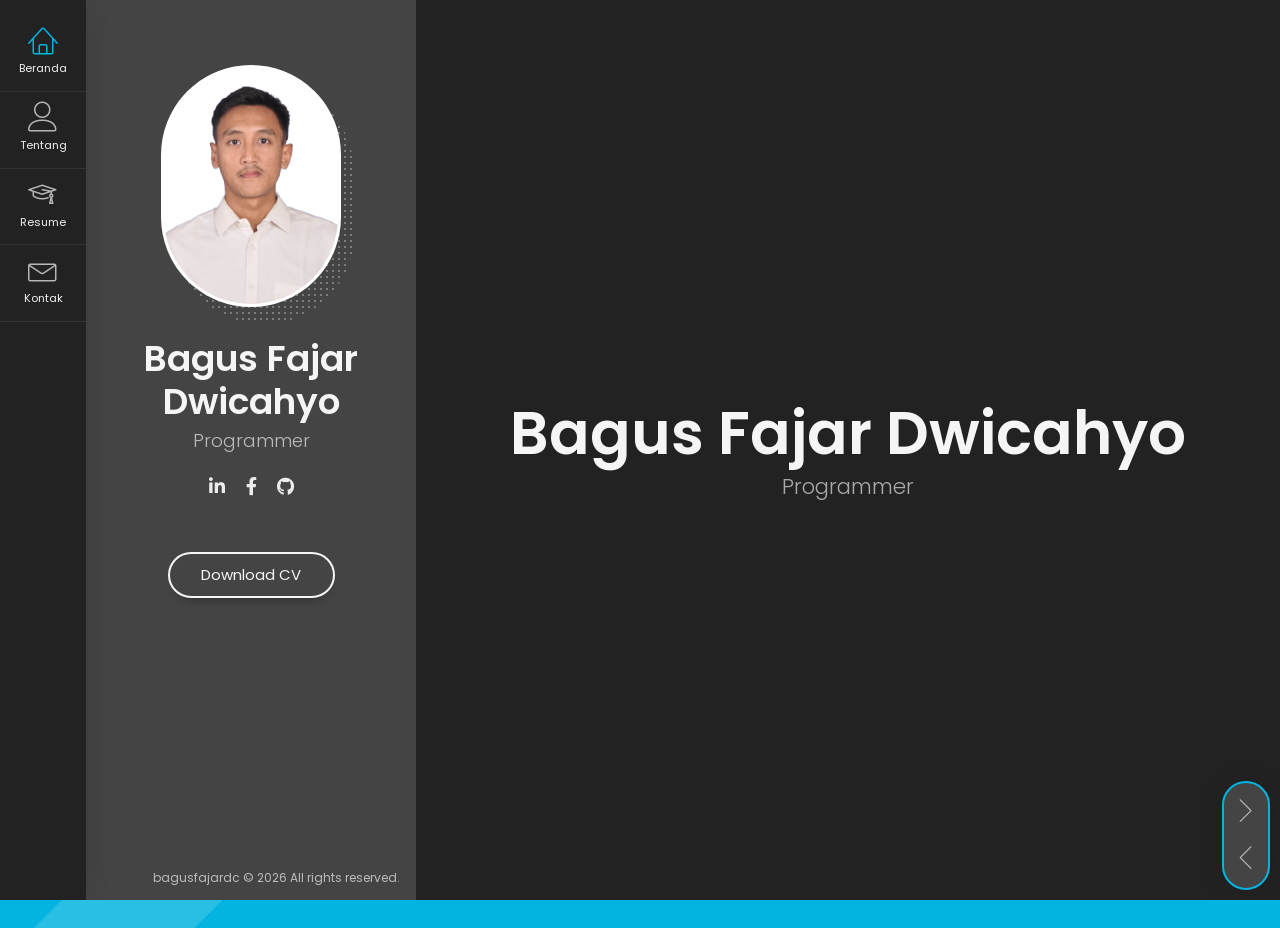
==== commit aedbe42e: "hiding portfolio" ====
--- a/index.html
+++ b/index.html
@@ -69,12 +69,12 @@
               <span class="link-text">Resume</span>
             </a>
           </li>
-          <li>
+          <!-- <li>
             <a href="#portfolio" class="nav-anim">
               <span class="menu-icon lnr lnr-briefcase"></span>
               <span class="link-text">Portfolio</span>
             </a>
-          </li>
+          </li> -->
 
           <li>
             <a href="#contact" class="nav-anim">
@@ -93,7 +93,7 @@
         </div>
 
         <div class="header-buttons">
-          <a href="assets/pdf/CV - BagusFajarDwicahyo.pdf" target="_blank" class="btn btn-primary">Download CV</a>
+          <a href="assets/pdf/BagusFajarDwicahyoCV.pdf" target="_blank" class="btn btn-primary">Download CV</a>
         </div>
 
         <div class="copyrights" id="copyrights">yearNow</div>
